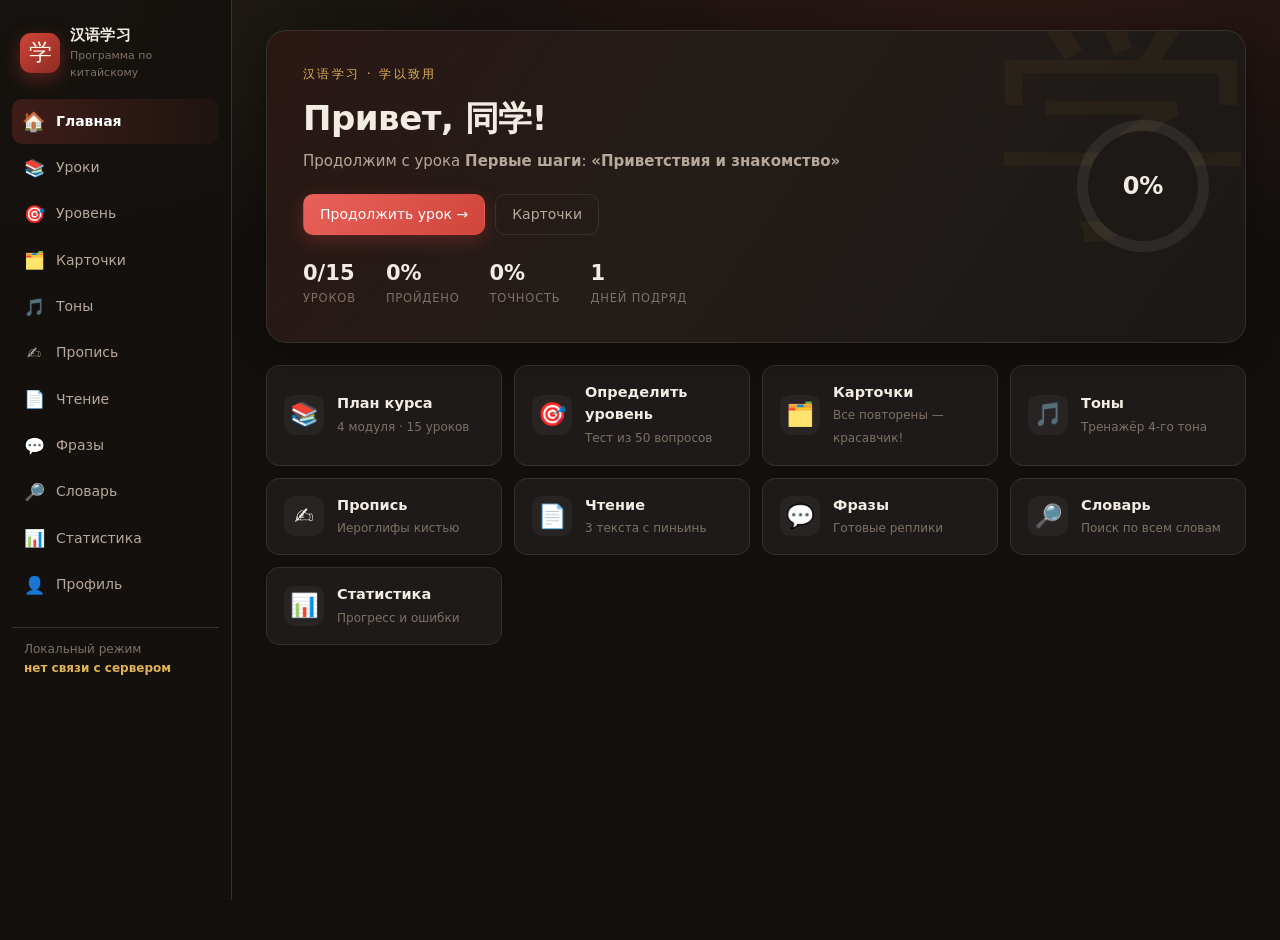
==== chinese-app/index.html @ 74d40e13 "Add files via upload" ====
<!DOCTYPE html>
<html lang="ru">
<head>
<meta charset="utf-8">
<meta name="viewport" content="width=device-width, initial-scale=1, viewport-fit=cover">
<meta name="theme-color" content="#12100e">
<title>汉语学习 — Учим китайский язык</title>
<meta name="description" content="Программа для изучения китайского языка: уроки, карточки, тоны, пропись иероглифов, чтение, статистика и панель учителя.">
<style>
/* ============================================================
   汉语学习 — стили
   ============================================================ */
:root {
  --bg: #12100e;
  --bg2: #1b1815;
  --panel: #201c18;
  --panel2: #272220;
  --line: #38302a;
  --txt: #f2ece4;
  --txt2: #b6a89a;
  --txt3: #7d7166;
  --red: #d0453a;
  --red2: #e8615a;
  --gold: #e0b354;
  --jade: #5aa88f;
  --blue: #6a9fd4;
  --radius: 14px;
  --shadow: 0 10px 30px rgba(0,0,0,.35);
}

* { box-sizing: border-box; }
html, body { margin: 0; padding: 0; }
body {
  background:
    radial-gradient(1200px 600px at 80% -10%, rgba(208,69,58,.16), transparent 60%),
    radial-gradient(900px 500px at 0% 0%, rgba(224,179,84,.10), transparent 55%),
    var(--bg);
  color: var(--txt);
  font-family: "Inter", "Segoe UI", system-ui, -apple-system, "Helvetica Neue", Arial, sans-serif;
  font-size: 15px;
  line-height: 1.55;
  -webkit-font-smoothing: antialiased;
  padding-bottom: 40px;
}
.zh, .vcard .vc-h, .fc-hanzi, .w-h, .d-h, .ph-h, .dict-row .d-h, .tt-s, .tc-s, .wi-h {
  font-family: "Noto Serif SC", "Songti SC", "STSong", "SimSun", "PingFang SC", "Microsoft YaHei", serif;
}

a { color: inherit; text-decoration: none; }
button { font-family: inherit; cursor: pointer; }

/* ---------- Каркас ---------- */
.app { display: flex; min-height: 100vh; }
#nav {
  width: 232px; flex: 0 0 232px; background: rgba(20,17,15,.85);
  border-right: 1px solid var(--line); padding: 18px 12px;
  position: sticky; top: 0; height: 100vh; overflow-y: auto;
}
.brand { display: flex; align-items: center; gap: 10px; padding: 6px 8px 18px; }
.brand-logo {
  width: 40px; height: 40px; border-radius: 11px; flex: 0 0 40px;
  background: linear-gradient(140deg, var(--red), #8e2b23);
  display: grid; place-items: center; font-size: 23px;
  font-family: "Noto Serif SC", serif; color: #fff5e8;
  box-shadow: 0 6px 18px rgba(208,69,58,.35);
}
.brand-t { font-weight: 700; font-size: 15px; letter-spacing: .2px; }
.brand-s { font-size: 11px; color: var(--txt3); }
#nav a {
  display: flex; align-items: center; gap: 11px; padding: 9px 11px; border-radius: 10px;
  color: var(--txt2); font-size: 14px; margin-bottom: 2px; transition: .15s;
}
#nav a:hover { background: rgba(255,255,255,.045); color: var(--txt); }
#nav a.active { background: linear-gradient(90deg, rgba(208,69,58,.22), rgba(208,69,58,.05)); color: #fff; font-weight: 600; }
#nav a.active .ni { transform: scale(1.1); }
.ni { font-size: 17px; width: 22px; text-align: center; transition: .15s; }
.nav-foot { margin-top: 20px; padding: 12px; border-top: 1px solid var(--line); font-size: 12px; color: var(--txt3); }
.nav-foot b { color: var(--gold); }

#main { flex: 1; min-width: 0; }
#view { padding: 30px 34px 60px; max-width: 1120px; }

/* ---------- Заголовки ---------- */
.page-title { font-size: 27px; margin: 0 0 4px; font-weight: 700; letter-spacing: -.3px; }
.page-sub { color: var(--txt2); margin: 0 0 22px; font-size: 14px; max-width: 720px; }

/* ---------- Кнопки ---------- */
.btn {
  display: inline-flex; align-items: center; gap: 7px; justify-content: center;
  padding: 9px 16px; border-radius: 10px; border: 1px solid transparent;
  background: var(--panel2); color: var(--txt); font-size: 14px; font-weight: 500;
  transition: .15s; border-color: var(--line);
}
.btn:hover { transform: translateY(-1px); border-color: #524640; }
.btn-primary { background: linear-gradient(135deg, var(--red2), var(--red)); border-color: transparent; color: #fff; box-shadow: 0 6px 18px rgba(208,69,58,.28); }
.btn-primary:hover { box-shadow: 0 9px 24px rgba(208,69,58,.4); }
.btn-ghost { background: transparent; border-color: var(--line); color: var(--txt2); }
.btn-ghost:hover { color: var(--txt); }
.btn-sm { padding: 5px 11px; font-size: 12.5px; border-radius: 8px; }
.btn-danger { background: transparent; border-color: #6b2f2a; color: #e08076; }
.btn-row { display: flex; gap: 9px; flex-wrap: wrap; align-items: center; }
.pill { background: var(--gold); color: #20180c; border-radius: 20px; padding: 1px 8px; font-size: 12px; font-weight: 700; }

.speak {
  background: rgba(90,168,143,.14); border: 1px solid rgba(90,168,143,.35); color: #7fd0b4;
  border-radius: 8px; width: 30px; height: 30px; font-size: 14px; display: inline-grid; place-items: center;
  transition: .15s; flex: 0 0 auto;
}
.speak:hover { background: rgba(90,168,143,.28); }
.speak.sm { width: 26px; height: 26px; font-size: 12px; }
.speak.big { width: 42px; height: 42px; font-size: 18px; }

/* ---------- Панели ---------- */
.panel {
  background: linear-gradient(180deg, rgba(38,34,32,.75), rgba(32,28,25,.75));
  border: 1px solid var(--line); border-radius: var(--radius);
  padding: 20px 22px; margin-bottom: 18px; box-shadow: var(--shadow);
}
.panel h3 { margin: 0 0 14px; font-size: 16px; font-weight: 650; display: flex; align-items: center; gap: 8px; }
.panel-head { display: flex; justify-content: space-between; align-items: center; flex-wrap: wrap; gap: 10px; margin-bottom: 14px; }
.panel-head h3 { margin: 0; }
.note { background: rgba(224,179,84,.08); border-left: 3px solid var(--gold); padding: 10px 13px; border-radius: 0 8px 8px 0; color: var(--txt2); font-size: 13.5px; margin-top: 12px; }
.empty { color: var(--txt3); font-style: italic; padding: 12px 0; }
.level-chip { background: rgba(106,159,212,.16); color: #93c1ec; border: 1px solid rgba(106,159,212,.3); border-radius: 20px; padding: 2px 10px; font-size: 11.5px; margin-left: 8px; }

/* ---------- Hero ---------- */
.hero {
  position: relative; overflow: hidden; border-radius: 20px; padding: 34px 36px;
  background: linear-gradient(125deg, #2a1714 0%, #231d19 45%, #1b1815 100%);
  border: 1px solid var(--line); margin-bottom: 22px; display: flex; align-items: center; gap: 30px;
  box-shadow: var(--shadow);
}
.hero-bg {
  position: absolute; right: -10px; top: -40px; font-size: 260px; opacity: .05;
  font-family: "Noto Serif SC", serif; color: var(--gold); pointer-events: none; line-height: 1;
}
.hero-inner { position: relative; z-index: 1; flex: 1; }
.hero-tag { color: var(--gold); font-size: 12px; letter-spacing: 2.4px; text-transform: uppercase; margin-bottom: 8px; }
.hero h1 { margin: 0 0 6px; font-size: 34px; font-weight: 700; letter-spacing: -.5px; }
.hero-sub { color: var(--txt2); margin: 0 0 20px; font-size: 15px; }
.hero-actions { display: flex; gap: 10px; flex-wrap: wrap; margin-bottom: 22px; }
.hero-stats { display: flex; gap: 30px; flex-wrap: wrap; }
.hero-stats div { display: flex; flex-direction: column; }
.hero-stats b { font-size: 21px; color: var(--txt); }
.hero-stats span { font-size: 11.5px; color: var(--txt3); text-transform: uppercase; letter-spacing: .8px; }
.progress-ring {
  width: 132px; height: 132px; flex: 0 0 132px; border-radius: 50%; display: grid; place-items: center;
  background: conic-gradient(var(--gold) calc(var(--p) * 1%), rgba(255,255,255,.07) 0);
  position: relative;
}
.progress-ring::before { content: ''; position: absolute; inset: 11px; border-radius: 50%; background: #1d1916; }
.progress-ring div { position: relative; z-index: 1; font-size: 24px; font-weight: 700; }

/* ---------- Плитки ---------- */
.card-grid { display: grid; grid-template-columns: repeat(auto-fill, minmax(230px, 1fr)); gap: 12px; margin-bottom: 20px; }
.tile {
  display: flex; align-items: center; gap: 13px; padding: 15px 17px; border-radius: 13px;
  background: rgba(38,34,32,.6); border: 1px solid var(--line); transition: .16s;
}
.tile:hover { transform: translateY(-2px); border-color: var(--gold); background: rgba(48,42,38,.75); }
.tile-ic { font-size: 23px; width: 40px; height: 40px; display: grid; place-items: center; background: rgba(255,255,255,.045); border-radius: 10px; flex: 0 0 40px; }
.tile b { display: block; font-size: 14.5px; }
.tile span { font-size: 12px; color: var(--txt3); }
.tile-hot { border-color: rgba(224,179,84,.5); }

/* ---------- План ---------- */
.module-head { display: flex; justify-content: space-between; gap: 16px; margin-bottom: 14px; }
.module-head h3 { margin: 2px 0 4px; }
.module-head p { margin: 0; color: var(--txt3); font-size: 13px; }
.module-level { color: var(--gold); font-size: 11.5px; letter-spacing: 1.4px; text-transform: uppercase; }
.lesson-list { display: flex; flex-direction: column; gap: 7px; }
.lesson-row {
  display: flex; align-items: center; gap: 13px; padding: 11px 14px; border-radius: 11px;
  background: rgba(255,255,255,.028); border: 1px solid transparent; transition: .15s;
}
.lesson-row:hover { background: rgba(208,69,58,.1); border-color: rgba(208,69,58,.3); }
.lesson-row.done { background: rgba(90,168,143,.07); }
.lr-num {
  width: 27px; height: 27px; flex: 0 0 27px; border-radius: 50%; display: grid; place-items: center;
  background: rgba(255,255,255,.06); font-size: 13px; font-weight: 600;
}
.lesson-row.done .lr-num { background: var(--jade); color: #0d2a22; }
.lr-body { flex: 1; display: flex; flex-direction: column; }
.lr-body b { font-size: 14px; }
.lr-body span { font-size: 12px; color: var(--txt3); }
.lr-score { color: var(--jade); font-size: 13px; font-weight: 600; }
.lr-go { color: var(--txt3); }

/* ---------- Урок ---------- */
.lesson-head { margin-bottom: 20px; }
.lh-badge { color: var(--gold); font-size: 11.5px; letter-spacing: 1.6px; text-transform: uppercase; margin-bottom: 7px; }
.lesson-head h1 { margin: 0 0 4px; font-size: 30px; letter-spacing: -.4px; }
.lh-sub { color: var(--txt2); margin: 0; }
.goals { border-left: 3px solid var(--gold); }
.goal { color: var(--txt2); font-size: 14px; padding: 3px 0; }

.vocab { display: grid; grid-template-columns: repeat(auto-fill, minmax(168px, 1fr)); gap: 10px; }
.vcard {
  background: rgba(255,255,255,.032); border: 1px solid var(--line); border-radius: 11px;
  padding: 12px 13px; position: relative; transition: .15s;
}
.vcard:hover { border-color: rgba(224,179,84,.45); background: rgba(255,255,255,.055); }
.vc-h { font-size: 22px; margin-bottom: 2px; letter-spacing: 1px; }
.vc-p { color: var(--gold); font-size: 12.5px; margin-bottom: 4px; }
.vc-r { color: var(--txt2); font-size: 12.5px; }
.vc-tools { position: absolute; top: 9px; right: 9px; display: flex; gap: 4px; }
.add-card {
  width: 26px; height: 26px; border-radius: 8px; border: 1px solid var(--line); background: rgba(255,255,255,.05);
  color: var(--txt3); font-size: 13px; display: grid; place-items: center; transition: .15s;
}
.add-card:hover { color: var(--gold); border-color: var(--gold); }
.add-card.added { color: var(--jade); border-color: var(--jade); }

.gram { padding: 13px 0; border-bottom: 1px dashed rgba(255,255,255,.07); }
.gram:last-child { border-bottom: none; }
.gram-t { font-weight: 650; font-size: 14.5px; margin-bottom: 5px; color: #ffd9d3; }
.gram-b { color: var(--txt2); font-size: 13.8px; }
.gram-b b { color: var(--gold); font-weight: 600; }

/* ---------- Квиз ---------- */
.q-head { display: flex; align-items: center; gap: 14px; margin-bottom: 14px; color: var(--txt3); font-size: 12.5px; }
.q-bar { flex: 1; height: 5px; background: rgba(255,255,255,.07); border-radius: 4px; overflow: hidden; }
.q-bar div { height: 100%; background: linear-gradient(90deg, var(--red), var(--gold)); transition: .3s; }
.q-text { font-size: 17px; font-weight: 600; margin-bottom: 15px; }
.opts { display: flex; flex-direction: column; gap: 8px; }
.opt {
  display: flex; align-items: center; gap: 12px; text-align: left; padding: 11px 14px;
  background: rgba(255,255,255,.035); border: 1px solid var(--line); border-radius: 10px;
  color: var(--txt); font-size: 14.5px; transition: .14s; width: 100%;
}
.opt:hover:not(:disabled) { background: rgba(255,255,255,.07); border-color: var(--gold); transform: translateX(3px); }
.opt:disabled { cursor: default; }
.opt-k { width: 23px; height: 23px; flex: 0 0 23px; border-radius: 6px; background: rgba(255,255,255,.07); display: grid; place-items: center; font-size: 12px; font-weight: 700; color: var(--txt2); }
.opt.right { border-color: var(--jade); background: rgba(90,168,143,.14); }
.opt.right .opt-k { background: var(--jade); color: #0d2a22; }
.opt.wrong { border-color: var(--red); background: rgba(208,69,58,.14); }
.opt.wrong .opt-k { background: var(--red); color: #fff; }
.gap-row { display: flex; gap: 9px; }
.gap-input {
  flex: 1; padding: 11px 14px; border-radius: 10px; border: 1px solid var(--line);
  background: rgba(0,0,0,.25); color: var(--txt); font-size: 16px; font-family: "Noto Serif SC", serif;
}
.gap-input:focus { outline: none; border-color: var(--gold); }
.gap-input.right { border-color: var(--jade); background: rgba(90,168,143,.1); }
.gap-input.wrong { border-color: var(--red); background: rgba(208,69,58,.1); }
.order-line {
  min-height: 50px; background: rgba(0,0,0,.22); border: 1px dashed var(--line); border-radius: 10px;
  padding: 10px; display: flex; flex-wrap: wrap; gap: 7px; align-items: center; margin-bottom: 12px;
}
.order-pool { display: flex; flex-wrap: wrap; gap: 7px; }
.ow {
  padding: 8px 13px; border-radius: 9px; border: 1px solid var(--line); background: rgba(255,255,255,.05);
  color: var(--txt); font-size: 15px; font-family: "Noto Serif SC", serif; transition: .14s;
}
.ow:hover { border-color: var(--gold); }
.ow.used { opacity: .28; pointer-events: none; }
.ow.used-inline { background: rgba(224,179,84,.16); border-color: var(--gold); color: #ffedcb; }
.q-controls-inline { display: flex; gap: 8px; margin-top: 13px; }
.q-feedback { display: none; margin-top: 14px; padding: 11px 14px; border-radius: 10px; font-size: 14px; }
.q-feedback.ok { background: rgba(90,168,143,.12); border-left: 3px solid var(--jade); color: #a9e0cd; }
.q-feedback.bad { background: rgba(208,69,58,.12); border-left: 3px solid var(--red); color: #f0b5af; }
.q-feedback b { color: var(--gold); }
.q-controls { margin-top: 13px; }
.listen-row { display: flex; align-items: center; gap: 10px; margin-top: 13px; color: var(--txt3); font-size: 12.5px; }
.quiz-done { text-align: center; padding: 22px 10px; }
.qd-emoji { font-size: 46px; margin-bottom: 6px; }
.quiz-done h3 { justify-content: center; font-size: 19px; }
.quiz-done p { color: var(--txt2); margin: 0 0 18px; }
.qd-actions { display: flex; gap: 10px; justify-content: center; }
.hw-item { color: var(--txt2); padding: 5px 0; font-size: 14px; }
.hw-note { margin-top: 12px; padding-top: 12px; border-top: 1px solid var(--line); color: var(--txt3); font-size: 12.5px; font-style: italic; }
.nav-lessons { display: flex; justify-content: space-between; gap: 10px; margin-top: 22px; }

/* ---------- Карточки ---------- */
.srs-stats { display: flex; gap: 30px; margin-bottom: 16px; flex-wrap: wrap; }
.srs-stats div { display: flex; flex-direction: column; }
.srs-stats b { font-size: 22px; }
.srs-stats span { font-size: 11.5px; color: var(--txt3); text-transform: uppercase; letter-spacing: .8px; }
.flashcard {
  background: linear-gradient(160deg, #2b2521, #211c19); border: 1px solid var(--line);
  border-radius: 18px; padding: 30px; text-align: center; margin-bottom: 16px; box-shadow: var(--shadow);
}
.fc-progress { color: var(--txt3); font-size: 12px; margin-bottom: 16px; }
.fc-hanzi { font-size: 62px; line-height: 1.15; letter-spacing: 3px; }
.fc-pinyin { color: var(--gold); font-size: 17px; margin-bottom: 14px; }
.fc-reveal { margin-top: 14px; color: var(--txt); font-size: 16px; }
.fc-tip { color: var(--txt3); font-size: 11.5px; text-transform: uppercase; letter-spacing: 1px; }
.fc-show { margin-top: 12px; }
.fc-speak-row { margin-top: 16px; display: flex; align-items: center; justify-content: center; gap: 10px; color: var(--txt3); font-size: 12.5px; }
.fc-actions { display: flex; gap: 12px; justify-content: center; }
.fc-actions .btn { min-width: 150px; padding: 12px 20px; font-size: 15px; }
.card-list { display: flex; flex-direction: column; gap: 5px; max-height: 430px; overflow-y: auto; }
.cl-row { display: grid; grid-template-columns: 110px 120px 1fr 110px 30px; gap: 10px; align-items: center; padding: 8px 11px; border-radius: 8px; background: rgba(255,255,255,.028); font-size: 13.5px; }
.cl-h { font-family: "Noto Serif SC", serif; font-size: 17px; }
.cl-p { color: var(--gold); font-size: 12.5px; }
.cl-r { color: var(--txt2); }
.cl-box { color: var(--jade); font-size: 11px; letter-spacing: 1px; }
.cl-box i { color: var(--txt3); font-style: normal; }
.cl-del { background: none; border: none; color: var(--txt3); font-size: 13px; }
.cl-del:hover { color: var(--red); }

/* ---------- Тоны ---------- */
.tabs { display: flex; gap: 7px; margin-bottom: 18px; flex-wrap: wrap; }
.tab { padding: 8px 15px; border-radius: 9px; border: 1px solid var(--line); background: rgba(255,255,255,.03); color: var(--txt2); font-size: 13.5px; transition: .15s; }
.tab:hover { color: var(--txt); border-color: var(--gold); }
.tab.active { background: linear-gradient(135deg, var(--red2), var(--red)); color: #fff; border-color: transparent; font-weight: 600; }
.tone-grid { display: grid; grid-template-columns: repeat(auto-fit, minmax(150px, 1fr)); gap: 11px; }
.tone-cell { background: rgba(255,255,255,.035); border: 1px solid var(--line); border-radius: 11px; padding: 15px; text-align: center; }
.tc-s { font-size: 38px; color: var(--gold); line-height: 1.1; }
.tc-n { color: var(--txt2); font-size: 12.5px; margin-bottom: 2px; }
.tc-r { color: var(--txt3); font-size: 12px; margin-bottom: 10px; }
.tone-table { display: flex; flex-direction: column; gap: 4px; }
.tt-row { display: grid; grid-template-columns: 60px 34px 110px 1fr 32px 40px; gap: 10px; align-items: center; padding: 7px 11px; border-radius: 8px; background: rgba(255,255,255,.028); font-size: 13.5px; }
.tt-s { font-size: 19px; color: var(--gold); }
.tt-n { color: var(--txt3); }
.tt-ex { font-family: "Noto Serif SC", serif; }
.tt-r { color: var(--txt2); }
.rule-table { display: flex; flex-direction: column; gap: 6px; }
.rt-row { display: grid; grid-template-columns: 110px 150px 1fr; gap: 13px; padding: 10px 12px; border-radius: 9px; background: rgba(255,255,255,.028); align-items: baseline; font-size: 13.5px; }
.rt-row b { color: var(--gold); font-size: 15px; }
.rt-v { font-family: "Noto Serif SC", serif; color: #ffd9d3; }
.rt-b { color: var(--txt2); }
.tone-quiz { text-align: center; }
.tq-info { color: var(--txt3); font-size: 12.5px; margin-bottom: 12px; }
.tq-syl { font-size: 62px; font-family: "Noto Serif SC", serif; color: var(--gold); line-height: 1.2; margin-bottom: 8px; }
.tone-opts { display: flex; gap: 11px; justify-content: center; margin: 20px 0; flex-wrap: wrap; }
.tone-opt { width: 66px; height: 66px; border-radius: 50%; border: 2px solid var(--line); background: rgba(255,255,255,.04); color: var(--txt); font-size: 25px; font-weight: 700; transition: .15s; }
.tone-opt:hover:not(:disabled) { border-color: var(--gold); transform: scale(1.06); }
.tone-opt.right { background: var(--jade); border-color: var(--jade); color: #0d2a22; }
.tone-opt.wrong { background: var(--red); border-color: var(--red); color: #fff; }
.tq-ans { color: var(--txt3); font-size: 13px; }

/* ---------- Пропись ---------- */
.write-panel { display: flex; gap: 26px; align-items: center; flex-wrap: wrap; }
.write-info { text-align: center; min-width: 160px; }
.wi-h { font-size: 56px; color: var(--gold); line-height: 1.1; }
.wi-p { color: var(--txt2); font-size: 14px; }
.wi-r { color: var(--txt2); font-size: 13.5px; margin-bottom: 6px; }
.wi-s { color: var(--txt3); font-size: 12px; }
.write-box { flex: 1; min-width: 260px; display: flex; justify-content: center; }
.wcanvas { border-radius: 10px; cursor: crosshair; touch-action: none; box-shadow: var(--shadow); max-width: 100%; }
.write-ctr { display: flex; gap: 8px; justify-content: center; width: 100%; }
.write-strip { display: flex; flex-wrap: wrap; gap: 6px; margin-top: 4px; }
.ws-item { width: 42px; height: 42px; border-radius: 9px; border: 1px solid var(--line); background: rgba(255,255,255,.03); color: var(--txt); font-size: 21px; font-family: "Noto Serif SC", serif; transition: .14s; }
.ws-item:hover { border-color: var(--gold); }
.ws-item.active { background: rgba(224,179,84,.18); border-color: var(--gold); color: #ffedcb; }

/* ---------- Чтение ---------- */
.text-body { display: flex; flex-direction: column; gap: 11px; }
.text-line { padding: 11px 14px; border-radius: 10px; background: rgba(255,255,255,.03); cursor: pointer; transition: .15s; border: 1px solid transparent; }
.text-line:hover { background: rgba(208,69,58,.1); border-color: rgba(208,69,58,.25); }
.w { display: inline-flex; flex-direction: column; align-items: center; margin-right: 3px; vertical-align: bottom; }
.w-h { font-size: 27px; font-family: "Noto Serif SC", serif; line-height: 1.25; }
.w-p { font-size: 11px; color: var(--gold); height: 15px; }
.punct { font-size: 24px; color: var(--txt2); font-family: "Noto Serif SC", serif; }
.gloss { display: flex; flex-direction: column; gap: 4px; margin-bottom: 18px; }
.gl-row { display: grid; grid-template-columns: 130px 140px 1fr; gap: 11px; padding: 7px 11px; border-radius: 8px; background: rgba(255,255,255,.028); font-size: 13.5px; align-items: baseline; }
.gl-row b { font-family: "Noto Serif SC", serif; font-size: 16px; color: #ffd9d3; }
.gl-p { color: var(--gold); font-size: 12.5px; }
.gl-row span:last-child { color: var(--txt2); }

/* ---------- Фразы ---------- */
.ph-list { display: flex; flex-direction: column; gap: 5px; }
.ph-row { display: grid; grid-template-columns: 160px 150px 1fr 32px; gap: 12px; align-items: center; padding: 9px 12px; border-radius: 9px; background: rgba(255,255,255,.028); font-size: 13.5px; }
.ph-h { font-family: "Noto Serif SC", serif; font-size: 17px; }
.ph-p { color: var(--gold); font-size: 12.5px; }
.ph-r { color: var(--txt2); }

/* ---------- Словарь ---------- */
.search {
  width: 100%; padding: 12px 15px; border-radius: 11px; border: 1px solid var(--line);
  background: rgba(0,0,0,.25); color: var(--txt); font-size: 14.5px; margin-bottom: 10px;
}
.search:focus { outline: none; border-color: var(--gold); }
.dict-count { color: var(--txt3); font-size: 12.5px; margin-bottom: 10px; }
.dict-list { display: flex; flex-direction: column; gap: 4px; max-height: 620px; overflow-y: auto; }
.dict-row { display: grid; grid-template-columns: 140px 160px 1fr 110px 30px; gap: 12px; align-items: center; padding: 8px 12px; border-radius: 8px; background: rgba(255,255,255,.028); font-size: 13.5px; }
.d-h { font-size: 18px; }
.d-p { color: var(--gold); font-size: 12.5px; }
.d-r { color: var(--txt2); }
.d-src { color: var(--txt3); font-size: 11.5px; }

/* ---------- Статистика ---------- */
.stat-grid { display: grid; grid-template-columns: repeat(auto-fit, minmax(135px, 1fr)); gap: 16px; margin-bottom: 20px; }
.stat-grid div { display: flex; flex-direction: column; }
.stat-grid b { font-size: 26px; }
.stat-grid span { font-size: 11.5px; color: var(--txt3); text-transform: uppercase; letter-spacing: .8px; }
.days { display: flex; gap: 9px; flex-wrap: wrap; }
.day { display: flex; flex-direction: column; align-items: center; gap: 3px; padding: 9px 14px; border-radius: 10px; background: rgba(255,255,255,.03); color: var(--txt3); }
.day i { font-style: normal; font-size: 17px; color: var(--txt3); }
.day.on { background: rgba(90,168,143,.14); color: var(--jade); }
.day.on i { color: var(--jade); }
.day span { font-size: 11px; }
.mini-list { display: flex; flex-direction: column; gap: 4px; }
.mini-row { display: flex; justify-content: space-between; padding: 8px 12px; border-radius: 8px; background: rgba(255,255,255,.028); font-size: 13.5px; }
.score { font-weight: 700; }
.score.ok { color: var(--jade); }
.score.mid { color: var(--gold); }
.score.bad { color: var(--red2); }

/* ---------- Диагностика ---------- */
.quiz-intro ul.diag-list { margin: 0 0 18px; padding-left: 20px; color: var(--txt2); font-size: 14px; }
.quiz-intro ul.diag-list li { padding: 3px 0; }
.level-badge {
  display: inline-block; background: linear-gradient(135deg, var(--gold), #c4923a); color: #241a08;
  border-radius: 30px; padding: 5px 18px; font-weight: 800; font-size: 14px; letter-spacing: .5px; margin-bottom: 10px;
}
.diag-result {
  max-width: 560px; margin: 6px auto 16px; padding: 13px 17px; border-radius: 11px;
  background: rgba(255,255,255,.04); border-left: 3px solid var(--gold); color: var(--txt2); font-size: 14px; text-align: left;
}
.diag-weak { max-width: 620px; margin: 0 auto 18px; text-align: left; font-size: 13px; color: var(--txt2); }
.diag-weak b { display: block; margin-bottom: 7px; color: var(--txt); }
.weak-chip {
  display: inline-block; background: rgba(208,69,58,.14); border: 1px solid rgba(208,69,58,.32);
  color: #f0b5af; border-radius: 8px; padding: 3px 9px; margin: 3px 4px 3px 0; font-size: 12.5px;
}

/* ---------- Тост ---------- */
.toast {
  position: fixed; bottom: 26px; left: 50%; transform: translate(-50%, 24px);
  background: #efe6da; color: #221d18; padding: 10px 20px; border-radius: 11px; font-size: 13.5px;
  font-weight: 600; opacity: 0; pointer-events: none; transition: .22s; z-index: 99; box-shadow: var(--shadow);
}
.toast.show { opacity: 1; transform: translate(-50%, 0); }

/* ---------- Нижнее меню (мобильные) ---------- */
.mnav { display: none; }

/* ---------- Экран входа ---------- */
.auth-wrap { max-width: 470px; margin: 4vh auto; }
.auth-card { padding: 26px 26px 22px; }
.auth-head { text-align: center; margin-bottom: 18px; }
.auth-logo {
  width: 62px; height: 62px; margin: 0 auto 12px; border-radius: 18px; display: grid; place-items: center;
  background: linear-gradient(140deg, var(--red2), #8e2b23); font-size: 34px; color: #fff5e8;
  font-family: "Noto Serif SC", serif; box-shadow: 0 10px 26px rgba(208,69,58,.35);
}
.auth-head h1 { margin: 0 0 4px; font-size: 25px; letter-spacing: -.3px; }
.auth-head p { margin: 0; color: var(--txt2); font-size: 13.5px; }
.auth-head b { color: var(--gold); }
.auth-warn { background: rgba(224,179,84,.1); border: 1px solid rgba(224,179,84,.3); border-radius: 10px; padding: 10px 13px; font-size: 13px; color: #e8d3a4; margin-bottom: 14px; }
.auth-form { display: flex; flex-direction: column; gap: 11px; margin-top: 14px; }
.field { display: flex; flex-direction: column; gap: 5px; }
.field span { font-size: 12px; color: var(--txt3); text-transform: uppercase; letter-spacing: .7px; }
.field input {
  padding: 11px 14px; border-radius: 10px; border: 1px solid var(--line);
  background: rgba(0,0,0,.25); color: var(--txt); font-size: 15px; font-family: inherit;
}
.field input:focus { outline: none; border-color: var(--gold); }
.auth-error { background: rgba(208,69,58,.13); border-left: 3px solid var(--red); color: #f0b5af; padding: 9px 13px; border-radius: 0 8px 8px 0; font-size: 13.5px; margin-top: 12px; }
.auth-submit { margin-top: 14px; padding: 12px; font-size: 15px; width: 100%; }
.auth-guest { margin-top: 10px; width: 100%; }

/* ---------- Профиль ---------- */
.teacher-only { display: none; }
.profile-head { display: flex; align-items: center; gap: 15px; margin-bottom: 18px; }
.avatar {
  width: 54px; height: 54px; flex: 0 0 54px; border-radius: 50%; display: grid; place-items: center;
  background: linear-gradient(140deg, var(--gold), #b8862c); color: #241a08; font-size: 23px; font-weight: 700;
}
.profile-role { color: var(--txt3); font-size: 13px; }
.profile-rows { display: flex; flex-direction: column; gap: 5px; margin-bottom: 16px; }
.pr-row { display: flex; justify-content: space-between; padding: 9px 13px; border-radius: 9px; background: rgba(255,255,255,.028); font-size: 13.5px; }
.pr-row span { color: var(--txt2); }
.pr-row b.ok { color: var(--jade); }
.nav-user { margin-bottom: 9px; }.nav-user b { display: block; color: var(--txt); font-size: 13.5px; }
.nav-user span { color: var(--txt3); font-size: 11.5px; }
.nav-foot .btn { width: 100%; }

/* ---------- Панель учителя ---------- */
.code-list { display: flex; flex-direction: column; gap: 7px; margin-top: 14px; }
.code-item { display: flex; align-items: center; gap: 12px; padding: 10px 14px; border-radius: 10px; background: rgba(224,179,84,.08); border: 1px solid rgba(224,179,84,.25); }
.code-item b { font-family: ui-monospace, "SF Mono", Menlo, monospace; font-size: 19px; letter-spacing: 2px; color: var(--gold); }
.code-item span { color: var(--txt3); font-size: 11.5px; flex: 1; }
.student-table { display: flex; flex-direction: column; gap: 4px; overflow-x: auto; }
.st-row {
  display: grid; grid-template-columns: minmax(130px, 1.5fr) 70px 62px 72px 62px 52px 96px 76px 84px;
  gap: 9px; align-items: center; padding: 10px 12px; border-radius: 9px; background: rgba(255,255,255,.028);
  font-size: 13px; min-width: 780px;
}
.st-head { background: transparent; color: var(--txt3); font-size: 11px; text-transform: uppercase; letter-spacing: .7px; }
.st-name b { display: block; font-size: 13.5px; }
.st-name i { color: var(--txt3); font-style: normal; font-size: 11.5px; }
.st-when { color: var(--txt3); font-size: 12px; }
.st-grade { color: var(--gold); font-weight: 700; text-align: center; }
.st-acts { display: flex; gap: 5px; justify-content: flex-end; }
.ok { color: var(--jade); }
.mid { color: var(--gold); }
.bad { color: var(--red2); }

/* ---------- Модальное окно ---------- */
.overlay {
  position: fixed; inset: 0; background: rgba(8,6,5,.72); backdrop-filter: blur(3px);
  display: grid; place-items: center; z-index: 50; padding: 20px; overflow-y: auto;
}
.modal { max-width: 620px; width: 100%; max-height: 88vh; overflow-y: auto; margin: auto; }
.modal-head { display: flex; justify-content: space-between; align-items: center; margin-bottom: 16px; }
.modal-head h2 { margin: 0; font-size: 20px; }
.modal-x { background: none; border: none; color: var(--txt3); font-size: 18px; cursor: pointer; }
.lvl-chip { font-size: 11px; background: rgba(90,168,143,.15); color: var(--jade); border-radius: 20px; padding: 2px 10px; margin-left: 7px; }
.lesson-bars { display: flex; flex-direction: column; gap: 5px; margin-bottom: 18px; }
.lb { display: grid; grid-template-columns: 150px 1fr 46px; gap: 10px; align-items: center; font-size: 12.5px; }
.lb span { color: var(--txt2); overflow: hidden; text-overflow: ellipsis; white-space: nowrap; }
.lb-bar { height: 7px; border-radius: 5px; background: rgba(255,255,255,.07); overflow: hidden; }
.lb-bar i { display: block; height: 100%; background: linear-gradient(90deg, var(--red), var(--gold)); }
.lb b { text-align: right; color: var(--gold); font-size: 12px; }
.grade-edit { display: flex; gap: 8px; flex-wrap: wrap; margin-bottom: 18px; }
.g-input { padding: 9px 12px; border-radius: 9px; border: 1px solid var(--line); background: rgba(0,0,0,.25); color: var(--txt); font-size: 14px; }
.g-input.wide { flex: 1; min-width: 200px; }
.g-input:focus { outline: none; border-color: var(--gold); }
.events { display: flex; flex-direction: column; gap: 4px; margin-bottom: 18px; }
.ev { display: grid; grid-template-columns: 100px 1fr 90px; gap: 9px; padding: 7px 11px; border-radius: 8px; background: rgba(255,255,255,.028); font-size: 12.5px; }
.ev span:first-child { color: var(--gold); }
.ev i { color: var(--txt3); font-style: normal; text-align: right; }
.modal-foot { display: flex; gap: 9px; flex-wrap: wrap; padding-top: 14px; border-top: 1px solid var(--line); }

.frame-banner {
  position: sticky; top: 0; z-index: 40;
  display: flex; align-items: center; justify-content: space-between; gap: 10px; flex-wrap: wrap;
  padding: 10px 16px; background: rgba(224,179,84,.14); border-bottom: 1px solid rgba(224,179,84,.35);
  color: #ffefc8; font-size: 13px; backdrop-filter: blur(8px);
}
.frame-banner .fb-x {
  background: none; border: none; color: var(--txt2); font-size: 16px; cursor: pointer; padding: 4px 8px;
}
.owner-banner {
  display: flex; align-items: center; justify-content: space-between; gap: 14px; flex-wrap: wrap;
  padding: 15px 18px; border-radius: 14px; margin-bottom: 16px;
  background: rgba(224,179,84,.1); border: 1px solid rgba(224,179,84,.35); font-size: 14px;
}
.sys-errors { display: flex; flex-direction: column; gap: 8px; }
.sys-err { padding: 11px 14px; border-radius: 10px; background: rgba(255,255,255,.03); border: 1px solid var(--line); }
.se-head { display: flex; align-items: center; gap: 10px; flex-wrap: wrap; font-size: 13.5px; }
.se-head b { flex: 1; min-width: 180px; }
.se-head i { color: var(--txt3); font-style: normal; font-size: 12px; }
.se-badge { font-size: 11px; padding: 2px 8px; border-radius: 20px; font-weight: 600; }
.se-srv { background: rgba(208,69,58,.2); color: #ffb3ac; }
.se-cli { background: rgba(224,179,84,.18); color: var(--gold); }
.se-det { margin: 8px 0 0; padding: 8px 10px; border-radius: 8px; background: rgba(0,0,0,.3); color: var(--txt2); font-size: 11.5px; overflow-x: auto; white-space: pre-wrap; word-break: break-word; }

/* ---------- Адаптив ---------- */
@media (max-width: 900px) {
  .app { flex-direction: column; }
  #nav { display: none; }
  .mnav {
    display: flex; position: fixed; bottom: 0; left: 0; right: 0; z-index: 30;
    background: rgba(18,16,14,.97); border-top: 1px solid var(--line);
    padding: 5px 4px calc(5px + env(safe-area-inset-bottom));
  }
  .mnav a {
    display: flex; flex-direction: column; align-items: center; gap: 1px; padding: 6px 4px;
    color: var(--txt3); font-size: 10px; white-space: nowrap; flex: 1 1 0; border-radius: 9px;
  }
  .mnav a.active { color: var(--gold); background: rgba(224,179,84,.1); }
  .mnav .ni { font-size: 19px; }
  .mnav .nt { display: block; }
  #view { padding: 16px 13px 86px; }
  .brand, .nav-foot { display: none; }
  .hero { flex-direction: column; align-items: flex-start; padding: 24px; }
  .hero h1 { font-size: 26px; }
  .progress-ring { align-self: center; }
  .cl-row { grid-template-columns: 88px 1fr 30px; }
  .cl-r { grid-column: 1 / -1; color: var(--txt); }
  .cl-box { display: none; }
  .dict-row { grid-template-columns: 110px 120px 1fr 30px; }
  .d-src { display: none; }
  .ph-row { grid-template-columns: 120px 1fr 30px; }
  .ph-p { display: none; }
  .rt-row { grid-template-columns: 90px 1fr; }
  .rt-v { grid-column: 2; }
  .rt-b { grid-column: 1 / -1; }
  .tt-row { grid-template-columns: 52px 28px 1fr 30px; }
  .tt-r, .tt-ex { display: none; }
  .gl-row { grid-template-columns: 100px 1fr; }
  .gl-row span:last-child { grid-column: 1 / -1; }
}

</style>
</head>
<body>
<div class="app">
  <nav id="nav">
    <div class="brand">
      <div class="brand-logo">学</div>
      <div>
        <div class="brand-t">汉语学习</div>
        <div class="brand-s">Программа по китайскому</div>
      </div>
    </div>
  </nav>
  <main id="main">
    <div id="view"></div>
  </main>
</div>
<nav id="mnav" class="mnav"></nav>

<script>
/* ============================================================
   СОДЕРЖАНИЕ КУРСА: модули, уроки, словарь, тексты, фразы
   ============================================================ */

const MODULES = [
  { id: 'm1', title: 'Модуль 1 — Первые шаги', level: 'HSK 1', desc: 'Приветствия, числа, семья, еда. База грамматики.', lessons: ['l1', 'l2', 'l3', 'l4'] },
  { id: 'm2', title: 'Модуль 2 — Базовые конструкции', level: 'HSK 1–2', desc: 'Место и время, 了, отрицание, вопросы.', lessons: ['l5', 'l6', 'l7', 'l8'] },
  { id: 'm3', title: 'Модуль 3 — Действия и связность', level: 'HSK 2', desc: 'Модальные глаголы, 把, погода, транспорт.', lessons: ['l9', 'l10', 'l11', 'l12'] },
  { id: 'm4', title: 'Модуль 4 — Свободная речь', level: 'HSK 2–3', desc: 'Здоровье, работа, планы, письмо о себе.', lessons: ['l13', 'l14', 'l15'] }
];

const LESSONS = {
  /* ---------------- МОДУЛЬ 1 ---------------- */
  l1: {
    title: 'Приветствия и знакомство',
    subtitle: 'Познакомимся и научимся здороваться',
    goals: ['Поздороваться и попрощаться в любой ситуации', 'Сказать своё имя и спросить имя собеседника', 'Познакомиться со 120 базовыми иероглифами'],
    vocab: [
      { h: '你好', p: 'nǐ hǎo', r: 'привет; здравствуй' },
      { h: '谢谢', p: 'xiè xie', r: 'спасибо' },
      { h: '再见', p: 'zài jiàn', r: 'до свидания' },
      { h: '对不起', p: 'duì bu qǐ', r: 'извините; простите' },
      { h: '没关系', p: 'méi guān xi', r: 'ничего страшного; не за что' },
      { h: '我', p: 'wǒ', r: 'я' },
      { h: '你', p: 'nǐ', r: 'ты; вы' },
      { h: '他', p: 'tā', r: 'он' },
      { h: '她', p: 'tā', r: 'она' },
      { h: '是', p: 'shì', r: 'являться; быть' },
      { h: '不', p: 'bù', r: 'не; нет' },
      { h: '我姓王', p: 'wǒ xìng Wáng', r: 'меня зовут Ван (фамилия Ван)' },
      { h: '叫', p: 'jiào', r: 'звать; называться' },
      { h: '名字', p: 'míng zi', r: 'имя' },
      { h: '中国', p: 'Zhōng guó', r: 'Китай' },
      { h: '人', p: 'rén', r: 'человек' }
    ],
    grammar: [
      { t: 'Тема-рема: 你是…? (Кто ты?)', b: 'В китайском порядок слов почти всегда «тема → рема»: сначала о ком/о чём говорим, потом новое. <b>你 是 谁？</b> — Ты кто? <b>我 是 学生。</b> — Я студент. Частица <b>是</b> связывает тему и рему, перевод при этом часто не нужен.' },
      { t: 'Глагол-связка 是 и местоимения', b: '<b>是</b> почти всегда опускается, если смысл понятен из контекста: <b>我 学生</b> = «Я студент» (без 是 звучит грубовато в ответе на вопрос, но в рассказе о себе допустимо).' },
      { t: 'Частица 的', b: 'Показывает принадлежность: <b>我的朋友</b> — мой друг. <b>中国的学生</b> — китайский студент. После 的 всегда идёт существительное: 的 + сущ.' },
      { t: 'Отрицание 不', b: '<b>不</b> ставится перед глаголом: <b>我不去</b> — я не пойду. <b>不是</b> — «не 是»: <b>我不是学生</b> — я не студент.' },
      { t: 'Тоны в приветствии', b: '<b>你好</b> — nǐ hǎo, оба тона 3-й, но в потоке звучит как «ни хао» с падением на hǎo. <b>谢谢</b> — xiè xie, второй слог нейтральный (лёгкий, без тона).' }
    ],
    quiz: [
      { k: 'mcq', q: 'Как спросить «Как тебя зовут?»', o: ['你叫什么名字？', '你是什么名字？', '你叫谁名字？', '名字你叫什么？'], a: 0, h: 'Ключевое слово — 名字 (имя).' },
      { k: 'mcq', q: 'Что значит «没关系»?', o: ['спасибо', 'извините', 'ничего страшного / не за что', 'до свидания'], a: 2 },
      { k: 'gap', q: '___ 好！ 我叫阿里。', a: ['你', '您好'], h: 'Приветствие.' },
      { k: 'gap', q: '我 ___ 学生。', a: ['是'], h: 'Глагол-связка.' },
      { k: 'gap', q: '我姓王，___ 阿里。', a: ['叫'], h: '叫 = звать.' },
      { k: 'order', q: 'Соберите: «Я студент»', o: ['我', '是', '学生'], a: [0, 1, 2] },
      { k: 'order', q: 'Соберите: «Это мой друг»', o: ['这', '是', '我', '的', '朋友'], a: [0, 1, 2, 3, 4] },
      { k: 'listen', q: 'Послушайте и выберите верный иероглиф', o: ['你好', '你号', '尼好', '泥好'], a: 0 },
      { k: 'mcq', q: 'Что вы ответите на «你好»?', o: ['再见', '你好', '对不起', '没关系'], a: 1 },
      { k: 'gap', q: '我 ___ 朋友。', a: ['是'], h: 'Я студент… нет: Я другу. Используйте 是.' }
    ],
    hw: ['Выучите 10 новых слов (你好 … 中国).', 'Напишите по-китайски 5 фраз о себе: имя, откуда вы, кем учитесь.', 'Послушайте 3 слова и запишите тоны: 你好, 对不起, 谢谢.']
  },

  l2: {
    title: 'Числа и покупки',
    subtitle: 'От 1 до 100 и торг в магазине',
    goals: ['Назвать любое число до 100', 'Спросить цену и сказать «дорого / скидку»', 'Совершить покупку'],
    vocab: [
      { h: '一', p: 'yī', r: 'один' },
      { h: '二', p: 'èr', r: 'два' },
      { h: '三', p: 'sān', r: 'три' },
      { h: '四', p: 'sì', r: 'четыре' },
      { h: '五', p: 'wǔ', r: 'пять' },
      { h: '六', p: 'liù', r: 'шесть' },
      { h: '七', p: 'qī', r: 'семь' },
      { h: '八', p: 'bā', r: 'восемь' },
      { h: '九', p: 'jiǔ', r: 'девять' },
      { h: '十', p: 'shí', r: 'десять' },
      { h: '百', p: 'bǎi', r: 'сто' },
      { h: '零', p: 'líng', r: 'ноль' },
      { h: '钱', p: 'qián', r: 'деньги' },
      { h: '块', p: 'kuài', r: 'юань (мера денег)' },
      { h: '多少钱', p: 'duō shao qián', r: 'сколько стоит' },
      { h: '贵', p: 'guì', r: 'дорого' },
      { h: '便宜', p: 'pián yi', r: 'дёшево' },
      { h: '买', p: 'mǎi', r: 'покупать' },
      { h: '卖', p: 'mài', r: 'продавать' },
      { h: '几', p: 'jǐ', r: 'сколько (в вопросах)' }
    ],
    grammar: [
      { t: 'Порядковый номер: 第 + число', b: '«Первый» = <b>第一</b> (dì yī), «второй» = <b>第二</b> (dì èr). Частица <b>第</b> ставится перед числом и часто опускается в повседневной речи.' },
      { t: 'Числа 10–99', b: 'Два десятка = 20, но 21 = <b>二十一</b> (二十一), 35 = <b>三十五</b>. Десятки + единицы, без 零. 零 появляется, если между разрядами пусто: 105 = <b>一百零五</b>.' },
      { t: 'Счётная классификатор 块 (kuài)', b: 'Перед 1 юанем говорят <b>一块</b> (yī kuài), но произносят <b>一块</b> как <b>一塊</b>. Классификаторы обязательны: <b>两个人</b>, <b>三本书</b>.' },
      { t: 'Вопрос о цене: 多少钱', b: '<b>这个多少钱？</b> — Сколько стоит это? Ответ: <b>一百块。</b> (Сто юаней.)' },
      { t: 'Тони чисел', b: 'Внимание на <b>一</b> (yī) и <b>不</b> (bù): перед 4-м тоном <b>一</b> меняет тон на 4-й (yí sì = «четыре»), перед 1/2/3 — на 4-й (yì bǎ). Перед <b>不</b> тон всегда 4-й: <b>bú shì</b>.' }
    ],
    quiz: [
      { k: 'mcq', q: 'Как спросить «Сколько это стоит?»', o: ['这是什么？', '这个多少钱？', '几个钱？', '多少钱这个？'], a: 1 },
      { k: 'gap', q: '这个 ___ 块。', a: ['一百', '100'], h: 'Сто юаней.' },
      { k: 'order', q: 'Соберите: «Это стоит 50 юаней»', o: ['这个', '五十', '块'], a: [0, 1, 2] },
      { k: 'mcq', q: 'Что ответит продавец на «太贵了»?', o: ['三十五块', '好', '可以', '不客气'], a: 0 },
      { k: 'gap', q: '我要买三 ___ 书。', a: ['本'], h: 'Классификатор для книг — 本 (běn).' },
      { k: 'mcq', q: 'Сколько будет 35 по-китайски?', o: ['三十五', '三五十', '三十·五', '三十半'], a: 0 },
      { k: 'listen', q: 'Что вы услышали?', o: ['一百', '一白', '一百块', '一白块'], a: 2 },
      { k: 'gap', q: '这个太___了。', a: ['贵'], h: 'дорого' }
    ],
    hw: ['Выучите числа 1–20 и запишите их иероглифами.', 'Напишите по-китайски: «У меня 35 юаней», «Я хочу купить 3 книги».', 'Запишите на слух 5 цен, услышанных в магазине.']
  },

  l3: {
    title: 'Семья и притяжательная частица 的',
    subtitle: 'Моя семья: кто есть кто',
    goals: ['Рассказать о семье', 'Понять разницу 的 и 得', 'Сказать «у меня есть…»'],
    vocab: [
      { h: '家', p: 'jiā', r: 'семья; дома' },
      { h: '父母', p: 'fù mǔ', r: 'родители' },
      { h: '爸爸', p: 'bà ba', r: 'папа' },
      { h: '妈妈', p: 'mā ma', r: 'мама' },
      { h: '哥哥', p: 'gē ge', r: 'старший брат' },
      { h: '弟弟', p: 'dì di', r: 'младший брат' },
      { h: '姐姐', p: 'jiě jie', r: 'старшая сестра' },
      { h: '妹妹', p: 'mèi mei', r: 'младшая сестра' },
      { h: '孩子', p: 'hái zi', r: 'ребёнок' },
      { h: '先生', p: 'xiān sheng', r: 'господин; учитель' },
      { h: '小姐', p: 'xiǎo jie', r: 'мисс' },
      { h: '有', p: 'yǒu', r: 'иметь; есть' },
      { h: '没有', p: 'méi yǒu', r: 'не иметь; нет' },
      { h: '也', p: 'yě', r: 'тоже' },
      { h: '都', p: 'dōu', r: 'все; всё' },
      { h: '很', p: 'hěn', r: 'очень' },
      { h: '喜欢', p: 'xǐ huan', r: 'любить' },
      { h: '爱', p: 'ài', r: 'любить (сильнее)' }
    ],
    grammar: [
      { t: '有 = «у меня есть»', b: '<b>我有两个哥哥。</b> — У меня есть два старших брата. Глагол <b>有</b> (yǒu) ставится перед существительным. Отрицание — <b>没有</b> (méi yǒu), причём 没有 меняет тон <b>没</b> на 2-й: <b>mái yǒu</b>.' },
      { t: '的 в роли «из»', b: '<b>我来自塔吉克斯坦。</b> — Я из Таджикистана. <b>中国的学生</b> — студент из Китая. После 的 может стоять и прилагательное: <b>漂亮的女人</b>.' },
      { t: '的 vs 得 (de)', b: 'Это самое частое место ошибок. <b>的</b> — перед существительным: <b>我的书</b>. <b>得</b> — после глагола/прилагательного, перед дополнением: <b>跑得快</b> (бегает быстро), <b>高兴得不得了</b>.' },
      { t: '也 и 都', b: '<b>也</b> (тоже) — «я тоже»: <b>我也学中文。</b> <b>都</b> (все) — «все/всё»: <b>我们都是学生。</b> В отрицании: <b>都不</b> = «никто не».' },
      { t: '很 + прилагательное', b: '<b>很好</b> (очень хорошо), <b>很高兴</b>. <b>很</b> обычно ослабляет прилагательное в разговоре, поэтому между 很 и прилагательным часто вставляют <b>很</b> + паузу.' }
    ],
    quiz: [
      { k: 'mcq', q: 'Как сказать «У меня есть сестра»?', o: ['我有一个姐姐。', '我有姐姐。', '一个姐姐我。', '我姐姐有。'], a: 0, h: 'Числительное требует классификатора 个.' },
      { k: 'mcq', q: 'Где стоит 的?', o: ['跑得快', '我的书', '很高兴', '桌子上'], a: 1, h: 'Перед существительным — 的.' },
      { k: 'gap', q: '他跑得___快。', a: ['很'], h: '得 + прилагательное.' },
      { k: 'gap', q: '我___来自中国。', a: ['是'], h: 'Скажите «Я из Китая».' },
      { k: 'order', q: 'Соберите: «У меня два старших брата»', o: ['我', '有', '两个', '哥哥'], a: [0, 1, 2, 3] },
      { k: 'mcq', q: '«Я тоже студент» — это…', o: ['我也很学生。', '我也是学生。', '我很也学生。', '学生我也很。'], a: 1 },
      { k: 'gap', q: '我___有兄弟姐妹。', a: ['没'], h: 'Нет родственников.' },
      { k: 'listen', q: 'Что вы услышали?', o: ['妈妈', '马马', '骂骂', '妈妈很忙'], a: 0 }
    ],
    hw: ['Расскажите о своей семье по-китайски — 6–8 предложений.', 'Составьте 5 предложений с 的 и 3 предложения с 得.', 'Выучите дни рождения членов семьи.']
  },

  l4: {
    title: 'Еда и ресторан',
    subtitle: 'Заказать, спросить, заплатить',
    goals: ['Заказать еду в ресторане', 'Спросить «вкусно / остро / без лука»', 'Оплатить счёт'],
    vocab: [
      { h: '吃', p: 'chī', r: 'есть, кушать' },
      { h: '喝', p: 'hē', r: 'пить' },
      { h: '饭', p: 'fàn', r: 'рис; еда (обед)' },
      { h: '面', p: 'miàn', r: 'лапша; тесто' },
      { h: '菜', p: 'cài', r: 'блюдо; овощи' },
      { h: '肉', p: 'ròu', r: 'мясо' },
      { h: '鱼', p: 'yú', r: 'рыба' },
      { h: '鸡', p: 'jī', r: 'курица' },
      { h: '牛肉面', p: 'niú ròu miàn', r: 'лапша с говядиной' },
      { h: '好吃', p: 'hǎo chī', r: 'вкусно' },
      { h: '好吃吗', p: 'hǎo chī ma', r: 'вкусно?' },
      { h: '太辣了', p: 'tài là le', r: 'слишком остро' },
      { h: '不辣', p: 'bù là', r: 'не остро' },
      { h: '不要葱', p: 'bú yào cōng', r: 'без лука' },
      { h: '点菜', p: 'diǎn cài', r: 'заказывать блюда' },
      { h: '买单', p: 'mǎi dān', r: 'рассчитаться' },
      { h: '服务员', p: 'fú wù yuán', r: 'официант' },
      { h: '好吃！', p: 'hǎo chī', r: 'вкусно!' },
      { h: '太饱了', p: 'tài bǎo le', r: 'сыт по горло' }
    ],
    grammar: [
      { t: '点 + блюдо', b: '<b>我要一份牛肉面。</b> — Я хочу порцию лапши с говядиной. <b>一份</b> — «одна порция». На блюда используют 份 (fèn), на суп — 碗 (wǎn), на чашку чая — 杯 (bēi).' },
      { t: 'Частица 了 (1) — изменение состояния', b: '<b>我吃了午饭。</b> — Я поел (пообедал). 了 после глагола показывает, что действие завершилось и ситуация изменилась. Сравните: <b>我吃饭</b> (я обычно ем) и <b>我吃了饭</b> (я поел).' },
      { t: 'Не есть / не хотеть: 别 и 不要', b: '<b>不要葱</b> — без лука. <b>别</b> — «не надо (делай)» с глаголом: <b>别担心</b> — не волнуйся.' },
      { t: 'Вкусно: 好吃', b: '<b>好不好吃？</b> — Вкусно или нет? Частица 不 ставится перед глаголом, поэтому наречие превращается в прилагательное: <b>好吃</b> → <b>不好吃</b>.' },
      { t: '太 + прилагательное', b: '<b>太辣了</b> — слишком остро. <b>太</b> усиливает: слишком. С 太 глагол/прилагательное обычно + 了.' }
    ],
    quiz: [
      { k: 'order', q: 'Соберите: «Я хочу чашку чая»', o: ['我', '要', '一杯', '茶'], a: [0, 1, 2, 3] },
      { k: 'mcq', q: 'Как попросить «без лука»?', o: ['不要葱', '不要吃葱', '不吃葱', '没葱'], a: 0, h: '不要 + блюдо — стандартная формула.' },
      { k: 'gap', q: '这个菜很好___。', a: ['吃'], h: 'хорошо + есть' },
      { k: 'mcq', q: 'Официант спросил «好吃吗?», вы хотите сказать «очень вкусно». Как?', o: ['很好吃。', '我很好吃。', '好吃很多。', '很好吃我。'], a: 0 },
      { k: 'gap', q: '我___午饭了。', a: ['吃'], h: 'Частица 了 после глагола.' },
      { k: 'order', q: 'Соберите: «Счёт, пожалуйста»', o: ['服务员', '，', '买单'], a: [0, 1, 2] },
      { k: 'mcq', q: 'Что значит 太饱了?', o: ['слишком голоден', 'сыт по горло', 'слишком остро', 'очень вкусно'], a: 1 },
      { k: 'listen', q: 'Что вы услышали?', o: ['我要一份牛肉面', '我要一盆牛肉面', '我要一放牛肉面', '我要一份牛肉绵'], a: 0 }
    ],
    hw: ['Изучите меню и закажите вслух 3 блюда на китайском.', 'Напишите 6 предложений с 太 и 了.', 'Опишите любимое блюдо по-китайски в 5 предложениях.']
  },

  /* ---------------- МОДУЛЬ 2 ---------------- */
  l5: {
    title: 'Место и время: 在',
    subtitle: 'Где и когда',
    goals: ['Сказать, где что находится', 'Спросить «где?» и «когда?»', 'Понять конструкцию 在 + место + 时间'],
    vocab: [
      { h: '在', p: 'zài', r: 'находиться в; в' },
      { h: '地方', p: 'dì fang', r: 'место' },
      { h: '学校', p: 'xué xiào', r: 'школа' },
      { h: '公司', p: 'gōng sī', r: 'компания' },
      { h: '家', p: 'jiā', r: 'дом; семья' },
      { h: '房间', p: 'fáng jiān', r: 'комната' },
      { h: '店', p: 'diàn', r: 'магазин' },
      { h: '医院', p: 'yī yuàn', r: 'больница' },
      { h: '哪里', p: 'nǎ lǐ', r: 'где' },
      { h: '这儿', p: 'zhè ér', r: 'здесь' },
      { h: '那里', p: 'nà lǐ', r: 'там' },
      { h: '今天', p: 'jīn tiān', r: 'сегодня' },
      { h: '明天', p: 'míng tiān', r: 'завтра' },
      { h: '昨天', p: 'zuó tiān', r: 'вчера' },
      { h: '现在', p: 'xiàn zài', r: 'сейчас' },
      { h: '早上', p: 'zǎo shang', r: 'утро' },
      { h: '晚上', p: 'wǎn shang', r: 'вечер' },
      { h: '点', p: 'diǎn', r: 'час (по часам)' },
      { h: '号', p: 'hào', r: 'число (месяца)' },
      { h: '星期', p: 'xīng qī', r: 'неделя' }
    ],
    grammar: [
      { t: '在 = «находиться в / по»', b: '<b>我在塔吉克斯坦。</b> — Я в Таджикистане. <b>你在哪里？</b> — Где ты? Ответ: <b>我在杜尚别。</b>' },
      { t: 'Порядок: 在 + место + 时间', b: '<b>我在学校上课。</b> — Я учусь в школе (нахожусь в школе, занимаясь). Порядок «место → время» противоположен русскому, где приоритет у времени.' },
      { t: 'Вопросы о месте', b: '<b>哪里 (nǎ lǐ)</b> — где. <b>在哪里</b> — тоже «где», чуть формальнее. <b>这儿 / 那儿</b> — здесь / там.' },
      { t: 'Время: 星期 и 点', b: '<b>星期一</b> — понедельник (в Китае неделя начинается с понедельника). <b>三点</b> — три часа. <b>八点</b> — 8 часов (утро или вечер — уточняйте: <b>早上八点</b> / <b>晚上八点</b>).' },
      { t: 'Три «точки» времени', b: '<b>现在</b> (сейчас), <b>今天</b> (сегодня), <b>以前</b> (раньше) / <b>以后</b> (потом). <b>以前</b> ставится перед событием, <b>以后</b> — после.' }
    ],
    quiz: [
      { k: 'mcq', q: 'Где стоит 在?', o: ['在 + место', 'место + 在', 'не используется', 'только после глагола'], a: 0 },
      { k: 'order', q: 'Соберите: «Я сейчас в школе»', o: ['我', '现在', '在', '学校'], a: [0, 1, 2, 3] },
      { k: 'gap', q: '你___哪里？', a: ['在'], h: 'Спросить «где ты?»' },
      { k: 'mcq', q: 'Что значит 星期三?', o: ['вторник', 'среда', 'четверг', 'воскресенье'], a: 1, h: '一=пн, 二=вт, 三=ср.' },
      { k: 'gap', q: '明天___两点。', a: ['在'], h: 'Конструкция 在 + время.' },
      { k: 'order', q: 'Соберите: «Где ты живёшь?»', o: ['你', '住', '在', '哪里', '？'], a: [0, 1, 2, 3, 4] },
      { k: 'mcq', q: 'Как спросить «Где банк?»', o: ['银行在哪里？', '银行在哪？', '哪里银行？', '在银行？'], a: 0 },
      { k: 'listen', q: 'Что вы услышали?', o: ['我在学校上课', '我在学校上课吗', '我早学校上课', '我在学校下ork'], a: 0 }
    ],
    hw: ['Опишите 5 мест, где вы бывали, с 在.', 'Запишите своё расписание на неделю по-китайски.', 'Выучите дни недели и спросите у друзей, что они делали вчера.']
  },

  l6: {
    title: 'Частица 了: прошлое и смена состояния',
    subtitle: 'Что изменилось',
    goals: ['Понять два употребления 了', 'Говорить о прошедшем', 'Сказать «уже»'],
    vocab: [
      { h: '了', p: 'le', r: 'частица: завершённость / изменение' },
      { h: '吃早饭', p: 'chī zǎo fàn', r: 'завтракать' },
      { h: '上班', p: 'shàng bān', r: 'работать (идти на работу)' },
      { h: '下班', p: 'xià bān', r: 'заканчивать работу' },
      { h: '开会', p: 'kāi huì', r: 'проводить собрание' },
      { h: '上课', p: 'shàng kè', r: 'заниматься (в классе)' },
      { h: '回来', p: 'huí lái', r: 'вернуться' },
      { h: '出去', p: 'chū qù', r: 'выйти' },
      { h: '以前', p: 'yǐ qián', r: 'раньше' },
      { h: '以后', p: 'yǐ hòu', r: 'потом; после' },
      { h: '已经', p: 'yǐ jīng', r: 'уже' },
      { h: '刚刚', p: 'gāng gāng', r: 'только что' },
      { h: '还没', p: 'hái méi', r: 'ещё не' },
      { h: '一直', p: 'yī zhí', r: 'всё время' },
      { h: '经常', p: 'jīng cháng', r: 'часто' },
      { h: '有时候', p: 'yǒu shí hou', r: 'иногда' },
      { h: '看见', p: 'kàn jiàn', r: 'увидеть' },
      { h: '认识', p: 'rèn shi', r: 'знать (о человеке)' },
      { h: '知道', p: 'zhī dào', r: 'знать (о факте)' },
      { h: '朋友来了', p: 'péng you lái le', r: 'друг пришёл' }
    ],
    grammar: [
      { t: '了 (1) — завершённое действие', b: '<b>我吃了早饭。</b> — Я позавтракал (действие произошло). Стоит после глагола. Обычно с 了 действие «закрыто», у него есть результат.' },
      { t: '了 (2) — новое состояние', b: '<b>他来了。</b> — Он пришёл (теперь он здесь). Часто с глаголами <b>来 / 去</b>, <b>在</b>. Также с прилагательными: <b>我饿了。</b> — Я голоден (раньше не был).' },
      { t: 'Время: 以前 и 以后', b: '<b>以前</b> ставится перед глаголом: <b>以前我去中国。</b> <b>以后</b> — после глагола: <b>我学完以后去中国。</b>' },
      { t: 'Частота: 经常, 有时候, 一直', b: '<b>我经常看电影。</b> <b>我有时候看电影。</b> <b>我一直看电影。</b> Частота обычно идёт перед глаголом.' },
      { t: 'Отрицание в прошлом: 没 + 了', b: '<b>我没吃早饭。</b> — Я не завтракал. <b>不</b> — будущее/настоящее, <b>没</b> — прошлое. <b>我不去。</b> (не пойду) / <b>我没去。</b> (не ходил).' }
    ],
    quiz: [
      { k: 'mcq', q: 'Что означает «我饿了»?', o: ['Я поел', 'Я голоден (сейчас)', 'Я хочу есть', 'Я был голоден'], a: 1, h: '新状态 — новое положение дел.' },
      { k: 'gap', q: '我以前___中国。', a: ['去'], h: 'Действие в прошлом.' },
      { k: 'gap', q: '我学完___去中国。', a: ['以后'], h: 'после' },
      { k: 'mcq', q: 'Выберите правильно: «Я не позавтракал»', o: ['我不吃早饭了。', '我没吃早饭。', '我不吃早饭。', '没吃早饭我。'], a: 1, h: 'Прошлое → 没.' },
      { k: 'order', q: 'Соберите: «Раньше я часто смотрел фильмы»', o: ['以前', '我', '经常', '看电影'], a: [0, 1, 2, 3] },
      { k: 'mcq', q: 'Где стоит 了 в «我吃了早饭»?', o: ['в начале', 'после глагола', 'перед глаголом', 'в конце предложения'], a: 1 },
      { k: 'gap', q: '我___看过这部电影。', a: ['没'], h: 'Никогда не смотрел.' },
      { k: 'listen', q: 'Что вы услышали?', o: ['我回来了', '我回来乐', '我会来了', '我回来了。'], a: 0 }
    ],
    hw: ['Расскажите, что вы делали вчера (8–10 предложений).', 'Составьте 5 предложений: раньше vs потом.', 'Найдите 5 примеров на 了 в тексте и объясните значение.']
  },

  l7: {
    title: 'Отрицание 不 и 没',
    subtitle: 'Два «нет»',
    goals: ['Различать 不 и 没', 'Отрицать в настоящем и прошлом', 'Понять 没有 и 别'],
    vocab: [
      { h: '不', p: 'bù', r: 'не (с настоящим/будущим)' },
      { h: '没', p: 'méi', r: 'не (в прошлом)' },
      { h: '不是', p: 'bú shì', r: 'не быть; не так' },
      { h: '不是…就是…', p: 'bú shì… jiù shì…', r: 'либо… либо…' },
      { h: '没有', p: 'méi yǒu', r: 'не иметь' },
      { h: '没关系', p: 'méi guān xi', r: 'ничего страшного' },
      { h: '别', p: 'bié', r: 'не надо (делай)' },
      { h: '不用', p: 'bú yòng', r: 'не нужно' },
      { h: '不要', p: 'bú yào', r: 'не хочу; не надо' },
      { h: '不太', p: 'bú tài', r: 'не очень' },
      { h: '不错', p: 'bú cuò', r: 'неплохо; хорошо' },
      { h: '不会', p: 'bú huì', r: 'не умею; не получится' },
      { h: '不好', p: 'bú hǎo', r: 'плохо; нехорошо' },
      { h: '对不起', p: 'duì bu qǐ', r: 'извините' },
      { h: '没空', p: 'méi kòng', r: 'нет времени' },
      { h: '听不懂', p: 'tīng bù dǒng', r: 'не понимаю на слух' },
      { h: '看不懂', p: 'kàn bù dǒng', r: 'не понимаю при чтении' },
      { h: '说得慢一点', p: 'shuō de màn yì diǎn', r: 'говорите медленнее' }
    ],
    grammar: [
      { t: '不 vs 没 — правило времени', b: '<b>不</b> — настоящее и будущее: <b>我不去</b> (не пойду). <b>没</b> — прошлое: <b>我没去</b> (не ходил). Прилагательные отрицаются только через <b>不</b>: <b>不好</b>, <b>不漂亮</b>.' },
      { t: 'Правило «三声 + 不»', b: 'Перед 不 глагол 3-го тона меняет тон на 2-й: <b>bú shì</b>, <b>bú hǎo</b>. Со всеми остальными тонами 不 = 4-й: <b>bù shì</b>, <b>bù qù</b>.' },
      { t: 'Не иметь: 没有', b: '<b>我没有哥哥。</b> — У меня нет старшего брата. <b>没有</b> можно опустить в разговоре: <b>我没有钱</b> = <b>我没钱</b>.' },
      { t: 'Запрет и просьба: 别 / 不用 / 不要', b: '<b>别着急</b> — не торопись. <b>不用了</b> — не нужно (уже). <b>不要</b> — не надо / не хочу (часто про еду).' },
      { t: 'Частица 不 перед глаголом', b: '<b>听不懂</b> = <b>听 + 不 + 懂</b>. Отрицание «вклинивается» внутрь глагола: <b>听不懂</b>, <b>看不懂</b>, <b>走不动</b>. Не путать: <b>不想去</b> (не хочу идти) ≠ <b>不去</b> (не пойду).' }
    ],
    quiz: [
      { k: 'mcq', q: '«Я не знаю, как это сделать» (способность) — как сказать?', o: ['我不要会。', '我不会。', '我没会。', '我不不能。'], a: 1, h: '不会 = не умею.' },
      { k: 'mcq', q: 'Где стоит 不 в 听不懂?', o: ['Перед глаголом целиком', 'Между глаголом и дополнением', 'В конце', 'В начале'], a: 1 },
      { k: 'gap', q: '我___听懂。', a: ['听不'], h: '听 + 不 + 懂' },
      { k: 'mcq', q: '«Она не пришла» (прошлое) — правильно:', o: ['她不来。', '她没来。', '她不来了。', '她没有来。'], a: 1 },
      { k: 'mcq', q: 'Что значит 不错?', o: ['неплохо, хорошо', 'плохо', 'не знаю', 'извини'], a: 0 },
      { k: 'gap', q: '___着急，慢慢说。', a: ['别'], h: '别 + глагол' },
      { k: 'gap', q: '我___钱。', a: ['没', '没有'], h: 'Нет денег.' },
      { k: 'listen', q: 'Что вы услышали?', o: ['不好意思', '不友好', '不用好', '不号意'], a: 0 }
    ],
    hw: ['Сделайте 10 предложений: 8 с 不 и 2 с 没.', 'Напишите, что вы умеете и не умеете по-китайски (10 предложений).', 'Прослушайте реплику и ответьте отрицательно 5 раз.']
  },

  l8: {
    title: 'Вопросы: 吗, 呢 и «…吗?»',
    subtitle: 'Как спрашивать правильно',
    goals: ['Задавать вопросы с 吗 и 呢', 'Спросить «правда ли»', 'Отвечать кратко и полно'],
    vocab: [
      { h: '吗', p: 'ma', r: 'частица вопроса' },
      { h: '呢', p: 'ne', r: 'частица вопроса' },
      { h: '吧', p: 'ba', r: 'частица предположения' },
      { h: '啊', p: 'a', r: 'частица восклицания' },
      { h: '是不是', p: 'shì bú shì', r: 'так ли?; разве?' },
      { h: '会不会', p: 'huì bú huì', r: 'умеет ли?' },
      { h: '好不好', p: 'hǎo bù hǎo', r: 'хорошо ли?' },
      { h: '行不行', p: 'xíng bú xíng', r: 'подойдёт? (разговорное)' },
      { h: '去不去', p: 'qù bú qù', r: 'пойдёшь или нет?' },
      { h: '是什么', p: 'shì shén me', r: 'что это? (вещь)' },
      { h: '谁', p: 'shéi', r: 'кто' },
      { h: '为什么', p: 'wèi shén me', r: 'почему' },
      { h: '怎么样', p: 'zěn me yàng', r: 'как? каково?' },
      { h: '多少', p: 'duō shao', r: 'сколько' },
      { h: '几点', p: 'jǐ diǎn', r: 'который час' },
      { h: '哪一天', p: 'nǎ yī tiān', r: 'какой день' },
      { h: '要不要', p: 'yào bú yào', r: 'нужно / хочешь?' },
      { h: '好不好', p: 'hǎo bù hǎo', r: 'хорошо ли? (просьба)' }
    ],
    grammar: [
      { t: '吗 в конце предложения', b: 'Общий вопрос: <b>你是学生吗？</b> — Ты студент? Частица 吗 ставится в конец и не меняет порядок слов. <b>不是</b> в вопросе превращается в <b>是不是</b>.' },
      { t: '吗 после «новых» слов', b: 'Если вопрос касается нового слова (то, о чём собеседник не знает), 吗 ставится после этого слова: <b>你去哪儿吗？</b> (а не после 吗 в самом конце).' },
      { t: '呢 — вопрос к уже известному', b: '<b>你姓什么？— 我姓王。你呢？</b> — «А ты?» Здесь 呢 показывает, что спрашиваем о том же самом. Часто 呢 после предлога: <b>你在哪儿呢？</b>' },
      { t: 'Вопросы с A 还是 B', b: '<b>你要咖啡还是茶？</b> — Кофе или чай? Если есть <b>或者</b> (или) — вариантов больше: <b>咖啡或者果汁都行</b>.' },
      { t: '吧 — предположение', b: '<b>你明天去吗？— 是的吧。</b> Частица 吧 превращает утверждение в вопрос-уточнение: <b>你累了吧？</b> — Ты устал, правда?' }
    ],
    quiz: [
      { k: 'mcq', q: 'Где стоит 吗?', o: ['В начале', 'В конце предложения', 'После подлежащего', 'Вместо глагола'], a: 1 },
      { k: 'mcq', q: '«А ты?» (в том же контексте) — как спросить?', o: ['你呢？', '你是吗？', '你的呢？', '你什么？'], a: 0 },
      { k: 'order', q: 'Соберите: «Ты студент?»', o: ['你', '是', '学生', '吗', '？'], a: [0, 1, 2, 3, 4] },
      { k: 'mcq', q: '«Кофе или чай?» — это…', o: ['还是', '和', '或者', '以及'], a: 0, h: 'Перед двумя вариантами — 还是.' },
      { k: 'gap', q: '你姓什么？— 我姓王。你___？', a: ['呢'], h: '呢 = «а ты?»' },
      { k: 'mcq', q: 'Что значит 是不是?', o: ['не', 'так ли? (уточнение)', 'да', 'и'], a: 1 },
      { k: 'gap', q: '你要咖啡___茶？', a: ['还是'], h: 'Выбор из двух.' },
      { k: 'listen', q: 'Что вы услышали?', o: ['你去哪儿吗？', '你去了吗？', '你去哪儿呢？', '你哪儿吗？'], a: 0 }
    ],
    hw: ['Задайте 10 вопросов другу и ответьте на его 10 вопросов.', 'Составьте 8 вопросов с 吗, 呢 и 还是.', 'Запишите вопросы времени: сколько времени, какой день.']
  },

  /* ---------------- МОДУЛЬ 3 ---------------- */
  l9: {
    title: 'Модальные глаголы: 要, 想, 能, 会, 可以',
    subtitle: 'Хотеть, уметь, мочь',
    goals: ['Различать 要/想/能/会/可以', 'Выражать планы и умения', 'Вежливо просить'],
    vocab: [
      { h: '要', p: 'yào', r: 'хочу (сильное намерение); нужно' },
      { h: '想', p: 'xiǎng', r: 'хочу; думаю; скучаю' },
      { h: '想家', p: 'xiǎng jiā', r: 'скучать по дому' },
      { h: '能', p: 'néng', r: 'могу (возможность)' },
      { h: '能', p: 'néng', r: 'умеет' },
      { h: '会', p: 'huì', r: 'умеет (навык)' },
      { h: '会', p: 'huì', r: 'будет (время)' },
      { h: '可以', p: 'kě yǐ', r: 'можно; разрешено' },
      { h: '应该', p: 'yīng gāi', r: 'следует, стоило бы' },
      { h: '必须', p: 'bì xū', r: 'должен, необходимо' },
      { h: '不得', p: 'bù dé', r: 'нельзя' },
      { h: '愿意', p: 'yuàn yì', r: 'готов, согласен' },
      { h: '打算', p: 'dǎ suàn', r: 'планирую' },
      { h: '准备', p: 'zhǔn bèi', r: 'готовлюсь' },
      { h: '学中文', p: 'xué Zhōng wén', r: 'учить китайский' },
      { h: '说中文', p: 'shuō Zhōng wén', r: 'говорить по-китайски' },
      { h: '做菜', p: 'zuò cài', r: 'готовить' },
      { h: '开车', p: 'kāi chē', r: 'водить' },
      { h: '弹钢琴', p: 'tán gāng qín', r: 'играть на пианино' }
    ],
    grammar: [
      { t: '要 и 想', b: '<b>我要</b> — твёрдое намерение, «я хочу (сделать)»: <b>我要学中文。</b> <b>我想</b> — мягче, «мне хочется / я думаю»: <b>我想喝咖啡。</b> Разница: 我要苹果 = «дай/куплю яблоко», 我想苹果 = «хочу яблоко».' },
      { t: '能 и 会', b: '<b>能</b> — возможность в данных условиях: <b>我能去。</b> (могу — есть время/здоровье). <b>会</b> — навык, умение: <b>我会弹钢琴。</b>（не 能 — can’t physically play）.' },
      { t: '可以 и 应该', b: '<b>可以</b> — разрешение: <b>我可以进来吗？</b> <b>应该</b> — совет: <b>你应该早点睡。</b>' },
      { t: 'Частица 吧 для предположений о планах', b: '<b>你要去中国吧？</b> — Ты ведь собираешься в Китай, да? Мягкое уточнение.' },
      { t: 'Порядок: модальный + глагол', b: 'Модальный глагол всегда перед главным: <b>我想去</b>, <b>他不能来</b>, <b>我们学中文</b>. Это одно из ключевых отличий от русского порядка.' }
    ],
    quiz: [
      { k: 'mcq', q: '«Я умею играть на пианино» — как сказать?', o: ['我能弹钢琴。', '我会弹钢琴。', '我可以弹钢琴。', '我要弹钢琴。'], a: 1, h: '会 = навык.' },
      { k: 'mcq', q: 'Разница 要 и 想:', o: ['Одинаковы', '要 — твёрдое намерение, 想 — мягче', '要 — прошлое, 想 — будущее', '要 — вопрос, 想 — утверждение'], a: 1 },
      { k: 'gap', q: '我___喝咖啡，但是不___喝茶。', a: ['想', '想'], h: 'Хочу кофе, но не хочу чая.' },
      { k: 'mcq', q: '«Ты устал, правда?» — это…', o: ['你累了吧？', '你累了吗？', '你累不累？', '你是不是累了？'], a: 0, h: '吧 = предположение.' },
      { k: 'gap', q: '我___去中国工作。', a: ['要', '想'], h: 'План.' },
      { k: 'mcq', q: '«Мне нельзя» (запрет) — как сказать?', o: ['我不可以。', '我不应该。', '我不要。', '我不想。'], a: 1, h: '应该 = следовало бы.' },
      { k: 'order', q: 'Соберите: «Я хочу выучить китайский»', o: ['我', '想', '学', '中文'], a: [0, 1, 2, 3] },
      { k: 'listen', q: 'Что вы услышали?', o: ['我会弹钢琴', '我会单钢琴', '我回弹钢琴', '我会谈钢琴'], a: 0 }
    ],
    hw: ['Составьте 10 предложений с 要 и 10 с 想, объясните разницу.', 'Напишите о себе: что умеете, что любите, что планируете.', 'Спросите у 3 знакомых, что они умеют делать по-китайски.']
  },

  l10: {
    title: 'Конструкция 把',
    subtitle: 'Перенёс прямого дополнения',
    goals: ['Понять логику 把', 'Сказать «положил X в Y», «купил X»', 'Выбрать 把 или не 把'],
    vocab: [
      { h: '把', p: 'bǎ', r: 'частица: прямое дополнение перед местом' },
      { h: '拿', p: 'ná', r: 'брать, нести' },
      { h: '放', p: 'fàng', r: 'класть, ставить' },
      { h: '放进', p: 'fàng jìn', r: 'положить (внутрь)' },
      { h: '打开', p: 'dǎ kāi', r: 'открывать' },
      { h: '关上', p: 'guān shang', r: 'закрывать' },
      { h: '穿上', p: 'chuān shang', r: 'надевать' },
      { h: '洗', p: 'xǐ', r: 'мыть' },
      { h: '寄', p: 'jì', r: 'отправлять (почту)' },
      { h: '带', p: 'dài', r: 'брать с собой' },
      { h: '给', p: 'gěi', r: 'давать; к (кому-то)' },
      { h: '送给', p: 'sòng gěi', r: 'подарить' },
      { h: '翻译', p: 'fān yì', r: 'переводить' },
      { h: '写', p: 'xiě', r: 'писать' },
      { h: '读', p: 'dú', r: 'читать' },
      { h: '买', p: 'mǎi', r: 'покупать' },
      { h: '花', p: 'huā', r: 'тратить (деньги)' },
      { h: '花了', p: 'huā le', r: 'потратил' },
      { h: '一共', p: 'yī gòng', r: 'всего, итого' }
    ],
    grammar: [
      { t: 'Логика 把', b: 'Частица 把 «вытаскивает» прямое дополнение вперёд, если после него идёт место или результат: <b>我把书放在桌上。</b> — Я положил книгу на стол (книгу — вперёд, на стол — в конце).' },
      { t: 'Структура: 把 + объект + глагол + дополнение', b: '<b>我 把 门 打开 了。</b> Схема: <b>把</b> → <b>что</b> → <b>глагол</b> → <b>где/что получилось</b>.' },
      { t: 'Когда 把 НЕ нужен', b: 'Если нет места или нового результата — 把 не используется: <b>我买书。</b> (а не 我把书买). Also: <b>我看见他了</b> — не 把.' },
      { t: '把 и 得 в одном предложении', b: '<b>我把书读得很熟。</b> — Я прочитал книгу очень хорошо. 把 двигает объект вперёд, 得 связывает прилагательное с дополнением.' },
      { t: 'Покупки и траты', b: '<b>我花了一百块买了三本书。</b> — Я потратил 100 юаней и купил 3 книги. Часто 买了 вместе с 把: <b>我买了三本书</b>.' }
    ],
    quiz: [
      { k: 'mcq', q: 'Где стоит 把?', o: ['После подлежащего, перед объектом', 'В конце', 'Перед глаголом', 'В начале'], a: 0, h: '把 ставится сразу после подлежащего.' },
      { k: 'mcq', q: '«Я положил книгу на стол» — как сказать?', o: ['我放书在桌上。', '我把书放在桌上。', '我把在桌上放书。', '我在桌上放把书。'], a: 1 },
      { k: 'mcq', q: '«Я купил 3 книги» — где тут 把?', o: ['我买三本书。', '我买了三本书。', '我把三本书买了。', '我把买了三本书。'], a: 1, h: 'Нет места/результата → 把 не нужен.' },
      { k: 'order', q: 'Соберите: «Я открыл дверь»', o: ['我', '把', '门', '打开', '了'], a: [0, 1, 2, 3, 4] },
      { k: 'gap', q: '我___一百块___三本书。', a: ['花', '买'], h: 'Потратил на покупку.' },
      { k: 'mcq', q: '«Я хорошо прочитал книгу» — как сказать?', o: ['我把书读很好。', '我把书读得很好。', '我把书得读很好。', '我把很好读书。'], a: 1, h: '得 + прилагательное.' },
      { k: 'mcq', q: 'Когда 把 НЕ используется?', o: ['Когда есть место или результат', 'Когда нет места/результата', 'Всегда', 'Только в вопросах'], a: 1 },
      { k: 'listen', q: 'Что вы услышали?', o: ['我把书放在桌上', '我把书方在桌上', '我书把放在桌上', '我把书放在桌上了'], a: 0 }
    ],
    hw: ['Переделайте 8 предложений в 把-конструкцию.', 'Составьте 5 предложений «я потратил / купил / отправил».', 'Запишите, что вы сделали с вещами сегодня — 8 предложений с 把.']
  },

  l11: {
    title: 'Погода, сезоны и время года',
    subtitle: 'Как у нас, так и у них',
    goals: ['Рассказать о погоде', 'Назвать сезоны и месяцы', 'Описать климат Китая'],
    vocab: [
      { h: '天气', p: 'tiān qì', r: 'погода' },
      { h: '很热', p: 'hěn rè', r: 'очень жарко' },
      { h: '很冷', p: 'hěn lěng', r: 'очень холодно' },
      { h: '温暖', p: 'wēn nuǎn', r: 'тепло' },
      { h: '凉爽', p: 'liáng shuǎng', r: 'прохладно' },
      { h: '下雨', p: 'xià yǔ', r: 'идёт дождь' },
      { h: '下雪', p: 'xià xuě', r: 'идёт снег' },
      { h: '刮风', p: 'guā fēng', r: 'дует ветер' },
      { h: '太阳', p: 'tài yáng', r: 'солнце' },
      { h: '春天', p: 'chūn tiān', r: 'весна' },
      { h: '夏天', p: 'xià tiān', r: 'лето' },
      { h: '秋天', p: 'qiū tiān', r: 'осень' },
      { h: '冬天', p: 'dōng tiān', r: 'зима' },
      { h: '一月', p: 'yī yuè', r: 'январь' },
      { h: '七月', p: 'qī yuè', r: 'июль' },
      { h: '十二月', p: 'shí èr yuè', r: 'декабрь' },
      { h: '月', p: 'yuè', r: 'месяц; луна' },
      { h: '号', p: 'hào', r: 'число (месяца)' },
      { h: '季节', p: 'jì jié', r: 'сезон' },
      { h: '比较', p: 'bǐ jiào', r: 'сравнивать; довольно' }
    ],
    grammar: [
      { t: 'Погода без глагола', b: 'В китайском погоду описывают без связки: <b>今天很热。</b> — Сегодня очень жарко. <b>今天下雨。</b> — Сегодня дождь. Глагол <b>下</b> (падать) идёт с дождём и снегом: <b>下雨</b>, <b>下雪</b>.' },
      { t: 'Сравнение с 很', b: '<b>今天比昨天冷。</b> — Сегодня холоднее, чем вчера. Сравнительная частица <b>比</b> ставится перед тем, с чем сравнивают, а перед сравниваемым — 很/更.' },
      { t: 'Ещё более: 更', b: '<b>北京比塔吉克斯坦更冷。</b> 更 = «ещё более». <b>最高</b> / <b>最低</b> — самый высокий / низкий.' },
      { t: 'Месяцы и даты', b: '<b>一月</b> (январь) … <b>十二月</b> (декабрь). Дата: <b>三月二十号</b> или <b>三月二十日</b>. Год: <b>二〇二五年</b>.' },
      { t: 'Или/или в вопросах без 还是', b: 'С <b>或者</b> (или) вопрос: <b>你想喝茶或者咖啡？</b> — оба варианта допустимы.' }
    ],
    quiz: [
      { k: 'mcq', q: '«Сегодня идёт дождь» — как сказать?', o: ['今天下雨。', '今天是下雨。', '今天很下雨。', '下雨今天。'], a: 0 },
      { k: 'mcq', q: '«Сегодня холоднее, чем вчера» — как сказать?', o: ['今天比昨天冷。', '今天比昨天更冷。', '昨天比今天冷。', '今天昨天比较冷。'], a: 0, h: 'Перед 昨天 — 比, перед холодным — 很.' },
      { k: 'gap', q: '北京比塔吉克斯坦___冷。', a: ['更'], h: '更 = ещё более.' },
      { k: 'mcq', q: 'Какой месяц — «декабрь»?', o: ['十月', '十一月', '十二月', '二月'], a: 2 },
      { k: 'order', q: 'Соберите: «Осенью в Душамбе тепло»', o: ['秋天', '塔吉克斯坦', '很', '温暖'], a: [0, 1, 2, 3] },
      { k: 'mcq', q: 'Что значит 比较?', o: ['сравнивать', 'очень', 'немного', 'ещё'], a: 0 },
      { k: 'gap', q: '今天___雪。', a: ['下'], h: '下雪' },
      { k: 'listen', q: 'Что вы услышали?', o: ['今天比昨天冷', '今天北昨天冷', '今天比昨天泠', '今夭比昨天冷'], a: 0 }
    ],
    hw: ['Опишите погоду в Душанбе на 4 сезона (12 предложений).', 'Выучите 12 месяцев.', 'Сравните погоду Душанбе и Пекина — 6 предложений с 比.']
  },

  l12: {
    title: 'Транспорт и дорога',
    subtitle: 'Как добраться куда-то',
    goals: ['Спросить дорогу', 'Назвать транспорт', 'Сказать «налево / прямо / рядом»'],
    vocab: [
      { h: '坐', p: 'zuò', r: 'сидеть; ехать (на транспорте)' },
      { h: '地铁', p: 'dì tiě', r: 'метро' },
      { h: '公交', p: 'gōng jiāo', r: 'автобус' },
      { h: '出租车', p: 'chū zū chē', r: 'такси' },
      { h: '火车', p: 'huǒ chē', r: 'поезд' },
      { h: '飞机', p: 'fēi jī', r: 'самолёт' },
      { h: '自行车', p: 'zì xíng chē', r: 'велосипед' },
      { h: '车站', p: 'chē zhàn', r: 'вокзал, станция' },
      { h: '机场', p: 'jī chǎng', r: 'аэропорт' },
      { h: '怎么去', p: 'zěn me qù', r: 'как добраться' },
      { h: '怎么走', p: 'zěn me zǒu', r: 'как идти (маршрут)' },
      { h: '左转', p: 'zuǒ zhuǎn', r: 'налево' },
      { h: '右转', p: 'yòu zhuǎn', r: 'направо' },
      { h: '直走', p: 'zhí zǒu', r: 'прямо' },
      { h: '往前', p: 'wǎng qián', r: 'вперёд' },
      { h: '附近', p: 'fù jìn', r: 'рядом, поблизости' },
      { h: '对面', p: 'duì miàn', r: 'напротив' },
      { h: '走路', p: 'zǒu lù', r: 'идти пешком' },
      { h: '开车', p: 'kāi chē', r: 'ехать на машине' },
      { h: '十分钟', p: 'shí fēn zhōng', r: 'десять минут' }
    ],
    grammar: [
      { t: 'Спросить дорогу', b: '<b>请问，去银行怎么走？</b> — Извините, как дойти до банка? <b>请问</b> — вежливая формула, с неё начинают любой вопрос к незнакомцу.' },
      { t: 'Сказать «налево / прямо»', b: '<b>左转 / 右转 / 直走 / 往前走</b>. Связка: <b>一直往前走，然后左转。</b>' },
      { t: 'Время в пути', b: '<b>十分钟</b>, <b>五分钟</b>. Вопрос: <b>要多久？</b> — Сколько времени идти?' },
      { t: 'Глагол 坐', b: '<b>坐地铁</b> — ехать на метро, <b>坐出租车</b> — на такси, <b>坐飞机</b> — лететь. С транспортом 坐, без транспорта — <b>走路</b> (идти пешком) или <b>开车</b>.' },
      { t: 'Частица 儿 и 们', b: 'Суффиксы: <b>事儿</b> (дела, мелочи), <b>我们</b>, <b>你们</b>, <b>他们</b>. После 们 и 儿 других суффиксов не нужно.' }
    ],
    quiz: [
      { k: 'mcq', q: '«Извините, как дойти до банка?» — как сказать?', o: ['银行在哪里？', '请问，去银行怎么走？', '你要去银行吗？', '银行怎么去？'], a: 1, h: 'Вежливое 请问 + маршрут.' },
      { k: 'mcq', q: 'Где спросить «10 минут»?', o: ['要多久？', '什么？', '多少？', '几点？'], a: 0 },
      { k: 'gap', q: '我___地铁去公司。', a: ['坐'], h: '坐 + транспорт' },
      { k: 'order', q: 'Соберите: «Идите прямо, потом поверните налево»', o: ['一直', '往前走', '，', '然后', '左转'], a: [0, 1, 2, 3, 4] },
      { k: 'mcq', q: 'Что значит 对面?', o: ['напротив', 'рядом', 'внутри', 'в конце'], a: 0 },
      { k: 'gap', q: '___，我坐地铁去。', a: ['请问'], h: 'Вежливое обращение.' },
      { k: 'mcq', q: '«Ходить пешком» — как сказать?', o: ['走路', '坐路', '走人', '行路'], a: 0 },
      { k: 'listen', q: 'Что вы услышали?', o: ['一直往前走，然后左转', '一直往前走，然后右转', '一直住前走，然后左转', '一直往前走，然后座转'], a: 0 }
    ],
    hw: ['Опишите дорогу от вашего дома до работы/учёбы (10 предложений).', 'Выучите названия транспорта и спросите о маршруте 3 раза.', 'Составьте 5 предложений с 左转/右转/直走.']
  },

  /* ---------------- МОДУЛЬ 4 ---------------- */
  l13: {
    title: 'Здоровье и визит к врачу',
    subtitle: 'Плохо себя чувствуешь',
    goals: ['Описать симптомы', 'Записаться к врачу', 'Понять простые медицинские слова'],
    vocab: [
      { h: '身体', p: 'shēn tǐ', r: 'тело; здоровье' },
      { h: '不舒服', p: 'bù shū fu', r: 'плохо себя чувствую' },
      { h: '生病', p: 'shēng bìng', r: 'болеть' },
      { h: '感冒', p: 'gǎn mào', r: 'простуда' },
      { h: '头疼', p: 'tóu téng', r: 'болит голова' },
      { h: '肚子疼', p: 'dù zi téng', r: 'болит живот' },
      { h: '发烧', p: 'fā shāo', r: 'температура' },
      { h: '咳嗽', p: 'ké sou', r: 'кашель' },
      { h: '药', p: 'yào', r: 'лекарство' },
      { h: '打针', p: 'dǎ zhēn', r: 'делать укол' },
      { h: '看医生', p: 'kàn yī shēng', r: 'пойти к врачу' },
      { h: '挂号', p: 'guà hào', r: 'записаться на приём' },
      { h: '休息', p: 'xiū xi', r: 'отдыхать' },
      { h: '多喝水', p: 'duō hē shuǐ', r: 'пить больше воды' },
      { h: '早点睡', p: 'zǎo diǎn shuì', r: 'лечь спать пораньше' },
      { h: '严重吗', p: 'yán zhòng ma', r: 'это серьёзно?' },
      { h: '过敏', p: 'guò mǐn', r: 'аллергия' },
      { h: '疼', p: 'téng', r: 'болеть' },
      { h: '检查', p: 'jiǎn chá', r: 'обследование' }
    ],
    grammar: [
      { t: 'Проблема со здоровьем: 疼', b: '<b>我头疼。</b> — У меня болит голова. <b>我肚子疼。</b> — Болит живот. <b>我牙疼。</b> <b>我背疼。</b> Можно без 我: <b>头疼。</b>' },
      { t: 'Симптомы', b: '<b>我发烧了。</b> — У меня температура. <b>我咳嗽。</b> <b>我感冒了。</b> — Я простудился. 了 после названия болезни = «заболел».' },
      { t: 'Советы', b: '<b>你应该多喝水。</b> — Тебе следует пить больше воды. <b>早点休息。</b> <b>早点睡。</b> Часто без подлежащего — как общие советы.' },
      { t: 'Просьба и вопрос', b: '<b>我___看医生。</b> — Я хочу/должен пойти к врачу. <b>可以挂号吗？</b> — Можно записаться?' },
      { t: 'Степень', b: '<b>严重吗？</b> — Это серьёзно? <b>有一点儿。</b> — Немного. <b>好多了。</b> — Стало намного лучше.' }
    ],
    quiz: [
      { k: 'mcq', q: '«У меня болит живот» — как сказать?', o: ['我肚子疼。', '我肚子痛我。', '疼我肚子。', '我肚子是不。'], a: 0 },
      { k: 'mcq', q: '«Я простудился» — как сказать?', o: ['我感冒了。', '我感了冒。', '我感冒。', '我冒感了。'], a: 0, h: '了 = заболел.' },
      { k: 'gap', q: '你应该多___水。', a: ['喝'], h: '多 + глагол' },
      { k: 'mcq', q: '«Можно записаться к врачу?» — как сказать?', o: ['可以挂号吗？', '可以挂吗号？', '挂号可以？', '可以挂号？吗？'], a: 0 },
      { k: 'gap', q: '严重___？', a: ['吗'], h: 'Вопрос в конце.' },
      { k: 'mcq', q: '«Тебе нужно пить больше воды» — как сказать?', o: ['你应该多喝水。', '你多喝应该水。', '你要多喝水。', '你喝多水。'], a: 0 },
      { k: 'gap', q: '我___感冒了。', a: ['发'], h: 'Правильно: 我感冒了 / 我发烧了. Пропуск: 我___感冒了 → 我感冒了.' },
      { k: 'listen', q: 'Что вы услышали?', o: ['我头疼', '我投疼', '我头等', '我头痛呢'], a: 0 }
    ],
    hw: ['Опишите 5 симптомов по-китайски.', 'Составьте диалог «в поликлинике» из 8 реплик.', 'Напишите 5 советов другу по-китайски.']
  },

  l14: {
    title: 'Работа и офис',
    subtitle: 'Дела и коллеги',
    goals: ['Назвать профессии', 'Обсудить рабочие задачи', 'Написать короткое письмо'],
    vocab: [
      { h: '工作', p: 'gōng zuò', r: 'работа' },
      { h: '上班', p: 'shàng bān', r: 'идти на работу' },
      { h: '下班', p: 'xià bān', r: 'заканчивать работу' },
      { h: '加班', p: 'jiā bān', r: 'работать сверхурочно' },
      { h: '公司', p: 'gōng sī', r: 'компания' },
      { h: '同事', p: 'tóng shì', r: 'коллега' },
      { h: '老板', p: 'lǎo bǎn', r: 'начальник, босс' },
      { h: '会议', p: 'huì yì', r: 'совещание' },
      { h: '报告', p: 'bào gào', r: 'отчёт; доклад' },
      { h: '文件', p: 'wén jiàn', r: 'документ' },
      { h: '计划', p: 'jì huà', r: 'план' },
      { h: '项目', p: 'xiàng mù', r: 'проект' },
      { h: '邮件', p: 'yóu jiàn', r: 'электронная почта' },
      { h: '发送', p: 'fā sòng', r: 'отправлять' },
      { h: '负责', p: 'fù zé', r: 'отвечать за' },
      { h: '完成', p: 'wán chéng', r: 'завершить' },
      { h: '任务', p: 'rèn wu', r: 'задача' },
      { h: '忙', p: 'máng', r: 'занят' },
      { h: '不忙', p: 'bú máng', r: 'не занят' },
      { h: '请假', p: 'qǐng jià', r: 'взять отпуск' }
    ],
    grammar: [
      { t: 'Профессии', b: '<b>我是老师 / 医生 / 工程师。</b> Классификатор <b>个</b> часто не нужен: <b>我是一名教师</b> (формально). <b>做</b> + профессия: <b>我做设计。</b>' },
      { t: 'Рабочие фразы', b: '<b>这个项目你负责吗？</b> — За этот проект ты отвечаешь? <b>我负责销售。</b> <b>报告什么时候完成？</b> — Когда будет готов отчёт?' },
      { t: 'Письмо: 您好 + обращение', b: 'Деловое письмо: <b>您好：</b> … <b>此致 敬礼</b> (с уважением). В скобках или подписи: <b>张伟</b>.' },
      { t: 'Просьба и отказ', b: '<b>请把这个文件发给我。</b> — Отправьте, пожалуйста, этот файл. <b>抱歉，我现在很忙。</b> — Извините, я сейчас занят.' },
      { t: 'Занятость', b: '<b>我很忙。</b> <b>我不太忙。</b> <b>忙得不可开交</b> (идиома — завален). <b>不忙的话，我们一起吃个饭吧。</b>' }
    ],
    quiz: [
      { k: 'mcq', q: '«Я отвечаю за продажи» — как сказать?', o: ['我负责销售。', '我卖销售。', '负责我销售。', '我销售负责。'], a: 0 },
      { k: 'mcq', q: 'Как спросить «Когда будет готов отчёт?»', o: ['报告什么时候完成？', '报告完成没有？', '报告做完了吗？', '什么报告完成？'], a: 0, h: 'Когда = 什么时候.' },
      { k: 'gap', q: '___把这个文件发给我。', a: ['请'], h: '请 + глагол = вежливая просьба.' },
      { k: 'mcq', q: '«Я сейчас занят» — как сказать?', o: ['我现在很忙。', '我很忙现在。', '现在我很忙忙。', '忙我很现在。'], a: 0 },
      { k: 'order', q: 'Соберите: «Этот проект вы отвечаете?»', o: ['这个', '项目', '你', '负责', '吗', '？'], a: [0, 1, 2, 3, 4, 5] },
      { k: 'gap', q: '抱歉，我___忙。', a: ['在'], h: 'Сейчас занят.' },
      { k: 'mcq', q: 'Как закончить деловое письмо?', o: ['此致 敬礼', '再见', '拜拜', '再见吧'], a: 0 },
      { k: 'listen', q: 'Что вы услышали?', o: ['我负责销售', '我附责销售', '我负责消售', '我付责销售'], a: 0 }
    ],
    hw: ['Напишите деловое письмо на 6–8 строк.', 'Составьте 10 предложений о своей работе/учёбе.', 'Выучите 8 названий профессий.']
  },

  l15: {
    title: 'Планы, будущее и рассказ о себе',
    subtitle: 'Итоговый урок модуля',
    goals: ['Рассказать о планах', 'Рассказать о себе в 10 предложениях', 'Подготовиться к контрольной'],
    vocab: [
      { h: '以后', p: 'yǐ hòu', r: 'потом' },
      { h: '将来', p: 'jiāng lái', r: 'в будущем' },
      { h: '快要', p: 'kuài yào', r: 'вот-вот; почти' },
      { h: '马上', p: 'mǎ shàng', r: 'сразу' },
      { h: '最近', p: 'zuì jìn', r: 'недавно; в последнее время' },
      { h: '去年', p: 'qù nián', r: 'в прошлом году' },
      { h: '今年', p: 'jīn nián', r: 'в этом году' },
      { h: '明年', p: 'míng nián', r: 'в следующем году' },
      { h: '暑假', p: 'shǔ jià', r: 'летние каникулы' },
      { h: '旅行', p: 'lǚ xíng', r: 'путешествовать' },
      { h: '打算', p: 'dǎ suàn', r: 'планировать' },
      { h: '希望', p: 'xī wàng', r: 'надеяться; желать' },
      { h: '实现', p: 'shí xiàn', r: 'осуществить' },
      { h: '努力', p: 'nǔ lì', r: 'стараться' },
      { h: '坚持', p: 'jiān chí', r: 'упорно продолжать' },
      { h: '习惯', p: 'xí guàn', r: 'привычка' },
      { h: '爱好', p: 'ài hào', r: 'хобби' },
      { h: '性格', p: 'xìng gé', r: 'характер' }
    ],
    grammar: [
      { t: 'Будущее: 将要 и 要…了', b: '<b>我将要学习中文。</b> <b>我明天要走了。</b> — Я завтра уезжаю. <b>我要走了</b> = «я собираюсь уехать / я уезжаю».' },
      { t: 'Планы с 打算 и 想要', b: '<b>我打算去中国。</b> — Я планирую поехать в Китай. <b>我想要学习中文。</b> — Я хочу выучить китайский.' },
      { t: 'Намерение и цель', b: '<b>我希望以后在中国工作。</b> — Я надеюсь в будущем работать в Китае. <b>我学中文是为了工作。</b> — Я учу китайский ради работы. <b>为了</b> + цель.' },
      { t: 'Темы года: 去年 / 今年 / 明年', b: '<b>去年我在塔吉克斯坦学中文。</b> <b>今年我继续学。</b> <b>明年我要去中国。</b>' },
      { t: 'Рассказ о себе — структура', b: 'Модель: <b>Привет, меня зовут…</b> → <b>Я из…</b> → <b>Сейчас я…</b> → <b>Раньше я…</b> → <b>В будущем я…</b> → <b>Моё хобби…</b> → <b>Я стараюсь…</b>' }
    ],
    quiz: [
      { k: 'mcq', q: '«Я планирую поехать в Китай» — как сказать?', o: ['我打算去中国。', '我打算中国去。', '打算我去中国。', '我去中国打算。'], a: 0 },
      { k: 'mcq', q: '«Я учу китайский ради работы» — как сказать?', o: ['我学中文为了工作。', '我为了工作学中文。', '我学中文是为了工作。', '我学中文是工作为了。'], a: 2 },
      { k: 'gap', q: '我明年___去中国。', a: ['要'], h: 'План на будущее.' },
      { k: 'mcq', q: 'Что значит 即将 / 快要?', o: ['уже', 'вот-вот, скоро', 'давно', 'никогда'], a: 1 },
      { k: 'order', q: 'Соберите: «В этом году я продолжаю учить китайский»', o: ['今年', '我', '继续', '学中文'], a: [0, 1, 2, 3] },
      { k: 'mcq', q: 'Как сказать «Моё хобби — музыка»?', o: ['我的爱好是音乐。', '我爱好是音乐。', '爱好我是音乐。', '我的音乐是爱好。'], a: 0 },
      { k: 'gap', q: '我最近___学中文。', a: ['在'], h: 'В последнее время занимаюсь.' },
      { k: 'listen', q: 'Что вы услышали?', o: ['我希望以后在中国工作', '我希望以吼在中国工作', '我希望以后再中国工作', '我希望以后在中国工做'], a: 0 }
    ],
    hw: ['Напишите рассказ о себе на китайском — 12–15 предложений по модели урока.', 'Подготовьтесь к контрольной: повторите уроки 13–15.', 'Составьте 10 предложений о планах на год.']
  }
};

/* ================= ТЕКСТЫ ДЛЯ ЧТЕНИЯ ================= */
const TEXTS = [
  {
    title: 'Знакомство',
    level: 'Начальный',
    ru: 'Молодой человек представляется и рассказывает о себе.',
    lines: [
      { h: '大家好，我叫阿里。', p: 'dà jiā hǎo, wǒ jiào ā lǐ.' },
      { h: '我来自塔吉克斯坦。', p: 'wǒ lái zì tǎ jí kè sī tǎn.' },
      { h: '我是杜尚别人，今年二十五岁。', p: 'wǒ shì dù shàng bié rén, jīn nián èr shí wǔ suì.' },
      { h: '我在一家公司工作。', p: 'wǒ zài yī jiā gōng sī gōng zuò.' },
      { h: '我现在学中文，因为我喜欢中国文化。', p: 'wǒ xiàn zài xué Zhōng wén, yīn wèi wǒ xǐ huan Zhōng guó wén huà.' },
      { h: '我每天晚上学习两个小时。', p: 'wǒ měi tiān wǎn shang xué xí liǎng ge xiǎo shí.' }
    ],
    glossary: [
      { h: '来自', p: 'lái zì', r: 'прибывать из' },
      { h: '岁', p: 'suì', r: 'лет (о возрасте)' },
      { h: '一家', p: 'yī jiā', r: 'одна (компания, семья)' },
      { h: '因为', p: 'yīn wèi', r: 'потому что' },
      { h: '每天', p: 'měi tiān', r: 'каждый день' }
    ]
  },
  {
    title: 'В ресторане',
    level: 'Начальный',
    ru: 'Разговор с официантом при заказе еды.',
    lines: [
      { h: '服务员，我看一下菜单。', p: 'fú wù yuán, wǒ kàn yī xià cài dān.' },
      { h: '好的，请稍等。', p: 'hǎo de, qǐng shāo děng.' },
      { h: '我想要一份牛肉面，不要葱。', p: 'wǒ xiǎng yào yī fèn niú ròu miàn, bú yào cōng.' },
      { h: '好的。还要别的吗？', p: 'hǎo de. hái yào bié de ma?' },
      { h: '再来一杯茶。', p: 'zài lái yì bēi chá.' },
      { h: '您要凉茶还是热茶？', p: 'nín yào liáng chá hái shì rè chá?' },
      { h: '热茶，谢谢。', p: 'rè chá, xiè xie.' }
    ],
    glossary: [
      { h: '菜单', p: 'cài dān', r: 'меню' },
      { h: '请稍等', p: 'qǐng shāo děng', r: 'подождите, пожалуйста' },
      { h: '还要', p: 'hái yào', r: 'ещё нужно / ещё хотите' },
      { h: '凉茶', p: 'liáng chá', r: 'холодный чай' },
      { h: '热茶', p: 'rè chá', r: 'горячий чай' }
    ]
  },
  {
    title: 'Мой день',
    level: 'Средний',
    ru: 'Рассказ о распорядке дня.',
    lines: [
      { h: '我每天早上七点起床。', p: 'wǒ měi tiān zǎo shang qī diǎn qǐ chuáng.' },
      { h: '然后我吃早饭，喝一杯咖啡。', p: 'rán hòu wǒ chī zǎo fàn, hē yì bēi kā fēi.' },
      { h: '八点半我开始工作。', p: 'bā diǎn bàn wǒ kāi shǐ gōng zuò.' },
      { h: '中午我和同事一起吃饭。', p: 'zhōng wǔ wǒ hé tóng shì yì qǐ chī fàn.' },
      { h: '下午有时候我去开会。', p: 'xià wǔ yǒu shí hou wǒ qù kāi huì.' },
      { h: '晚上七点我回家，做饭，然后学习中文。', p: 'wǎn shang qī diǎn wǒ huí jiā, zuò fàn, rán hòu xué xí Zhōng wén.' },
      { h: '虽然有点累，但是很开心。', p: 'suī rán yǒu diǎn lèi, dàn shì hěn kāi xīn.' }
    ],
    glossary: [
      { h: '起床', p: 'qǐ chuáng', r: 'вставать' },
      { h: '然后', p: 'rán hòu', r: 'потом, затем' },
      {h: '有时候', p: 'yǒu shí hou', r: 'иногда' },
      { h: '虽然', p: 'suī rán', r: 'хотя' },
      { h: '开心', p: 'kāi xīn', r: 'радостный' }
    ]
  }
];

/* ================= ПОЛЕЗНЫЕ ФРАЗЫ ================= */
const PHRASES = [
  { c: 'Приветствия', items: [
    { h: '你好', p: 'nǐ hǎo', r: 'Здравствуйте' },
    { h: '早上好', p: 'zǎo shang hǎo', r: 'Доброе утро' },
    { h: '晚上好', p: 'wǎn shang hǎo', r: 'Добрый вечер' },
    { h: '久等了', p: 'jiǔ děng le', r: 'Извините за ожидание' },
    { h: '幸会', p: 'xìng huì', r: 'Приятно познакомиться' },
    { h: '一路顺风', p: 'yī lù shùn fēng', r: 'Счастливого пути' }
  ]},
  { c: 'Вежливость', items: [
    { h: '麻烦你', p: 'má fan nǐ', r: 'Прошу тебя (неудобно)' },
    { h: '谢谢你', p: 'xiè xie nǐ', r: 'Спасибо тебе' },
    { h: '不客气', p: 'bú kè qi', r: 'Не за что' },
    { h: '对不起', p: 'duì bu qǐ', r: 'Извините' },
    { h: '不好意思', p: 'bù hǎo yì si', r: 'Прошу прощения (мягче)' },
    { h: '请多关照', p: 'qǐng duō guān zhào', r: 'Прошу о снисхождении' }
  ]},
  { c: 'Покупки и деньги', items: [
    { h: '多少钱', p: 'duō shao qián', r: 'Сколько стоит' },
    { h: '太贵了', p: 'tài guì le', r: 'Слишком дорого' },
    { h: '可以便宜点吗', p: 'kě yǐ pián yi diǎn ma', r: 'Можно дешевле?' },
    { h: '我要这个', p: 'wǒ yào zhè ge', r: 'Я возьму это' },
    { h: '刷卡', p: 'shuā kǎ', r: 'Оплатить картой' },
    { h: '零钱', p: 'líng qián', r: 'Сдача' }
  ]},
  { c: 'Путешествия', items: [
    { h: '请问…怎么走', p: 'qǐng wèn… zěn me zǒu', r: 'Извините, как пройти…' },
    { h: '我迷路了', p: 'wǒ mí lù le', r: 'Я заблудился' },
    { h: '最近的地铁站在哪里', p: 'zuì jìn de dì tiě zhàn zài nǎ lǐ', r: 'Где ближайшая станция метро?' },
    { h: '请给我一张票', p: 'qǐng gěi wǒ yì zhāng piào', r: 'Дайте, пожалуйста, один билет' },
    { h: '什么时候到', p: 'shén me shí hou dào', r: 'Когда прибудет' }
  ]},
  { c: 'Общение', items: [
    { h: '你叫什么名字', p: 'nǐ jiào shén me míng zi', r: 'Как тебя зовут?' },
    { h: '你从哪里来', p: 'nǐ cóng nǎ lǐ lái', r: 'Откуда ты?' },
    { h: '你多大', p: 'nǐ duō dà', r: 'Сколько тебе лет?' },
    { h: '很高兴认识你', p: 'hěn gāo xìng rèn shi nǐ', r: 'Приятно познакомиться' },
    { h: '你汉语说得真好', p: 'nǐ hàn yǔ shuō de zhēn hǎo', r: 'Ты так хорошо говоришь по-китайски' },
    { h: '我没听懂', p: 'wǒ méi tīng dǒng', r: 'Я не понял' }
  ]}
];

/* ================= ТАБЛИЦА ТОНОВ ================= */
const TONE_EXAMPLES = [
  { s: 'mā', n: 1, r: 'мама', ex: '妈 máma' },
  { s: 'má', n: 2, r: 'конопля', ex: '麻 má' },
  { s: 'mǎ', n: 3, r: 'лошадь', ex: '马 mǎ' },
  { s: 'mà', n: 4, r: 'ругать', ex: '骂 mà' },
  { s: 'ā', n: 1, r: 'а (восклицание)', ex: '啊 ā!' },
  { s: 'á', n: 2, r: 'да? (удивление)', ex: '啊 á?' },
  { s: 'ǎ', n: 3, r: 'а? (вопрос)', ex: '啊 ǎ?' },
  { s: 'à', n: 4, r: 'а (стыдно)', ex: '啊 à' },
  { s: 'bā', n: 1, r: 'восемь', ex: '八 bā' },
  { s: 'bá', n: 2, r: 'вытаскивать', ex: '拔 bá' },
  { s: 'bǎ', n: 3, r: 'держать; соединять', ex: '把 bǎ' },
  { s: 'bà', n: 4, r: 'папа', ex: '爸 bà' },
  { s: 'yī', n: 1, r: 'один', ex: '一 yī' },
  { s: 'yí', n: 2, r: 'один (перед 4-м)', ex: '四 sì → yí sì' },
  { s: 'yǐ', n: 3, r: 'один (перед 1/2/3)', ex: '三 sān → yǐ sān' },
  { s: 'yì', n: 4, r: 'один (перед 2/3 в слогах)', ex: '二 èr → yì èr' }
];

/* ================= ИЕРОГЛИФЫ ДЛЯ ПРОПИСИ ================= */
const HANDWRITING = [
  { h: '一', p: 'yī', r: 'один', strokes: 1 },
  { h: '二', p: 'èr', r: 'два', strokes: 2 },
  { h: '三', p: 'sān', r: 'три', strokes: 3 },
  { h: '十', p: 'shí', r: 'десять', strokes: 2 },
  { h: '人', p: 'rén', r: 'человек', strokes: 2 },
  { h: '口', p: 'kǒu', r: 'рот; квадрат', strokes: 3 },
  { h: '日', p: 'rì', r: 'день; солнце', strokes: 4 },
  { h: '月', p: 'yuè', r: 'луна; месяц', strokes: 4 },
  { h: '水', p: 'shuǐ', r: 'вода', strokes: 4 },
  { h: '火', p: 'huǒ', r: 'огонь', strokes: 4 },
  { h: '山', p: 'shān', r: 'гора', strokes: 3 },
  { h: '石', p: 'shí', r: 'камень', strokes: 5 },
  { h: '田', p: 'tián', r: 'поле; участок', strokes: 5 },
  { h: '目', p: 'mù', r: 'глаз', strokes: 5 },
  { h: '手', p: 'shǒu', r: 'рука', strokes: 4 },
  { h: '大', p: 'dà', r: 'большой', strokes: 3 },
  { h: '小', p: 'xiǎo', r: 'маленький', strokes: 3 },
  { h: '上', p: 'shàng', r: 'вверх; верхний', strokes: 3 },
  { h: '下', p: 'xià', r: 'вниз; нижний', strokes: 3 },
  { h: '中', p: 'zhōng', r: 'середина; Китай', strokes: 4 },
  { h: '国', p: 'guó', r: 'страна', strokes: 8 },
  { h: '好', p: 'hǎo', r: 'хорошо', strokes: 6 },
  { h: '学', p: 'xué', r: 'учить', strokes: 8 },
  { h: '门', p: 'mén', r: 'дверь', strokes: 3 },
  { h: '你', p: 'nǐ', r: 'ты', strokes: 7 },
  { h: '我', p: 'wǒ', r: 'я', strokes: 7 }
];

/* ================= ДИАГНОСТИКА: определение уровня ================= */
const DIAGNOSTIC = {
  title: 'Диагностика уровня',
  subtitle: '50 вопросов: пиньинь, лексика, грамматика, иероглифы',
  goals: ['Определить ваш реальный уровень', 'Получить рекомендацию по стартовому модулю'],
  grammar: [],
  hw: [],
  vocab: [],
  quiz: [
    { k: 'mcq', q: 'Как читается 你好?', o: ['nī hǎo', 'nǐ hǎo', 'ní hǎo'], a: 1 },
    { k: 'mcq', q: 'Выберите правильный тон: 妈 (мама)', o: ['mā', 'má', 'mǎ', 'mà'], a: 0 },
    { k: 'mcq', q: 'Выберите правильный тон: 水 (вода)', o: ['shū', 'shú', 'shuǐ', 'shuì'], a: 2 },
    { k: 'mcq', q: 'Какой тон у 好 в приветствии 你好?', o: ['háo (1)', 'hǎo (3)', 'hào (4)'], a: 1 },
    { k: 'mcq', q: 'Сколько тонов в пустунхуа (с нейтральным)?', o: ['3', '4', '5', '6'], a: 1 },
    { k: 'mcq', q: 'Как читается 中国?', o: ['Zhōngguó', 'Zhōnguó', 'Zhònguǒ'], a: 0 },
    { k: 'mcq', q: 'Какой слог НЕ существует в пустунхуа?', o: ['nü', 'lü', 'nüe', 'ju'], a: 3 },
    { k: 'mcq', q: 'Что означает 谢谢?', o: ['привет', 'спасибо', 'до свидания', 'извините'], a: 1 },
    { k: 'mcq', q: 'Как читается 你?', o: ['nǐ', 'ní', 'nì'], a: 0 },
    { k: 'mcq', q: 'Выберите правильное чтение: 朋友', o: ['péng you', 'péng yǒu', 'péng yòu', 'péng yóu'], a: 1 },
    { k: 'mcq', q: 'вода', o: ['睡', '水', '谁', '书'], a: 1 },
    { k: 'mcq', q: 'есть, кушать', o: ['迟', '池', '吃', '尺'], a: 2 },
    { k: 'mcq', q: 'книга', o: ['书', '输', '树', '数'], a: 0 },
    { k: 'mcq', q: 'большой', o: ['打', '大', '带', '袋'], a: 1 },
    { k: 'mcq', q: 'пять', o: ['五', '午', '屋', '舞'], a: 0 },
    { k: 'mcq', q: 'отец', o: ['妈', '爸', '爷', '哥'], a: 1 },
    { k: 'mcq', q: 'путешествие', o: ['旅行', '旅形', '亮晶', '旅行星'], a: 0 },
    { k: 'mcq', q: 'врач', o: ['医', '师', '医生', '药师'], a: 2 },
    { k: 'mcq', q: 'чай', o: ['菜', '茶', '察', '查'], a: 1 },
    { k: 'mcq', q: 'час', o: ['时', '钟', '小时', '点'], a: 2 },
    { k: 'gap', q: '我 ___ 学生。', a: ['是'] },
    { k: 'gap', q: '我喜欢 ___ 苹果。', a: ['吃'] },
    { k: 'gap', q: '我 ___ 小王。', a: ['叫'] },
    { k: 'gap', q: '你 ___ 学习吗？', a: ['在'] },
    { k: 'gap', q: '这个多少钱？— ___ 一百块。', a: ['是'] },
    { k: 'gap', q: '昨天我 ___ 电影。', a: ['看'] },
    { k: 'gap', q: '明天我去 ___ 中国。', a: ['去'] },
    { k: 'gap', q: '这是 ___ 猫？', a: ['的'] },
    { k: 'gap', q: '你的名字 ___ 什么？', a: ['叫'] },
    { k: 'gap', q: '我喜欢喝 ___ 茶。', a: ['绿'] },
    { k: 'order', q: 'Соберите: «Я студент»', o: ['我', '是', '学生'], a: [0, 1, 2] },
    { k: 'order', q: 'Соберите: «Он учитель»', o: ['他', '老师', '是'], a: [0, 2, 1] },
    { k: 'order', q: 'Соберите: «Я пью воду»', o: ['水', '喝', '我'], a: [2, 1, 0] },
    { k: 'mcq', q: 'Сколько черт в иероглифе 一?', o: ['1', '2', '3', '4'], a: 0 },
    { k: 'mcq', q: 'Какой иероглиф означает «человек»?', o: ['口', '人', '入', '八'], a: 1 },
    { k: 'mcq', q: '日 — это…', o: ['месяц', 'день / солнце', 'год', 'час'], a: 1 },
    { k: 'mcq', q: '三 — это…', o: ['3', '30', '300', '33'], a: 0 },
    { k: 'mcq', q: 'Что значит 明天?', o: ['сегодня', 'завтра', 'вчера', 'сейчас'], a: 1 },
    { k: 'order', q: 'Соберите: «Я пью чай, он очень вкусный»', o: ['我', '喝', '茶', '很', '好喝'], a: [0, 1, 2, 3, 4] },
    { k: 'mcq', q: 'Какой знак ставится в конце утверждения в китайском?', o: ['.', '?', '!', '；'], a: 0 },
    { k: 'gap', q: 'Я хочу чай.', a: ['我想喝茶', '我要喝茶'] },
    { k: 'gap', q: 'Мы студенты.', a: ['我们是学生'] },
    { k: 'gap', q: 'Ты хочешь есть?', a: ['你想吃东西吗', '你要吃东西吗', '你想吃饭吗'] },
    { k: 'gap', q: 'Это мой друг.', a: ['这是我的朋友'] },
    { k: 'gap', q: 'Я не понимаю.', a: ['我不明白', '我不懂'] },
    { k: 'gap', q: 'Сколько это стоит?', a: ['这个多少钱'] },
    { k: 'gap', q: 'Я из Таджикистана.', a: ['我来自塔吉克斯坦'] },
    { k: 'gap', q: 'Когда начинается урок?', a: ['什么时候开始上课', '上课什么时候开始', '什么时候上课'] },
    { k: 'gap', q: 'Пожалуйста, я хочу заказать еду.', a: ['我想点餐', '我要吃饭', '我想吃饭', '我要点餐'] },
    { k: 'gap', q: 'Я учу китайский язык.', a: ['我学中文'] }
  ]
};

</script>
<script>
/* ============================================================
   Авторизация, синхронизация прогресса и учительская панель
   ============================================================ */

const Auth = (() => {
  let user = null;          // {id, username, display_name, role}
  let online = false;       // доступен ли сервер
  let hasUsers = false;     // есть ли аккаунты на сервере
  let syncTimer = null;
  let pending = null;
  let lastSync = 0;

  const ROLE_RU = { owner: 'Владелец', teacher: 'Учитель', student: 'Ученик' };
  const TOKEN_KEY = 'zh_token';

  function getToken() {
    try { return (window.Store ? window.Store.get(TOKEN_KEY) : null) || null; } catch (e) { return null; }
  }
  function setToken(t) {
    try { if (window.Store) window.Store.set(TOKEN_KEY, t || ''); } catch (e) { }
  }

  /* ---------- сеть ----------
     credentials: 'omit' + заголовок Authorization — работает и из обычного
     браузера, и из iframe с непрозрачным origin (там cookies недоступны). */
  async function api(path, opts = {}) {
    const headers = { 'Content-Type': 'application/json' };
    const t = getToken();
    if (t) headers.Authorization = 'Bearer ' + t;
    const res = await fetch(path, {
      credentials: 'omit',
      ...opts,
      headers: { ...headers, ...(opts.headers || {}) },
      body: opts.body ? JSON.stringify(opts.body) : undefined
    });
    let data = {};
    try { data = await res.json(); } catch (e) { data = {}; }
    if (!res.ok) {
      const err = new Error(data.error || res.status);
      err.status = res.status;
      err.data = data;
      throw err;
    }
    return data;
  }

  /* ---------- перехват ошибок браузера ---------- */
  let errCountWindow = 0;
  setInterval(() => { errCountWindow = 0; }, 60000);
  function reportClientError(message, detail) {
    if (!online || !message || errCountWindow >= 6) return;
    errCountWindow++;
    try {
      const headers = { 'Content-Type': 'application/json' };
      const t = getToken();
      if (t) headers.Authorization = 'Bearer ' + t;
      fetch('/api/system/client-error', {
        method: 'POST', credentials: 'omit', headers,
        body: JSON.stringify({ message: String(message).slice(0, 350), detail: String(detail || '').slice(0, 1500) })
      }).catch(() => { });
    } catch (e) { }
  }
  if (typeof window !== 'undefined' && window.addEventListener) {
    window.addEventListener('error', (ev) => {
      if (ev && ev.message) reportClientError(ev.message, `${ev.filename || ''}:${ev.lineno || ''}:${ev.colno || ''}`);
    });
    window.addEventListener('unhandledrejection', (ev) => {
      const r = ev && ev.reason;
      const msg = (r && (r.message || String(r))) || 'Unhandled rejection';
      reportClientError(msg, r && r.stack ? r.stack : '');
    });
  }

  /* ---------- запуск ---------- */
  async function boot() {
    try {
      const st = await api('/api/auth/status');
      online = true;
      hasUsers = !!st.has_users;
    } catch (e) {
      online = false;
      hasUsers = false;
    }
    if (online) {
      try {
        const me = await api('/api/auth/me');
        user = me.user;
        await pullProgress();
      } catch (e) { user = null; }
    }
    return { user, online, hasUsers };
  }

  function needsAuth() { return online && hasUsers && !user; }

  /* ---------- вход / регистрация ---------- */
  async function login(username, password) {
    const r = await api('/api/auth/login', { method: 'POST', body: { username, password } });
    user = r.user;
    hasUsers = true;
    if (r.token) setToken(r.token);
    await pullProgress();
    return user;
  }

  async function register({ code, display_name, username, password }) {
    const r = await api('/api/auth/register', { method: 'POST', body: { code, display_name, username, password } });
    user = r.user;
    hasUsers = true;
    if (r.token) setToken(r.token);
    await pullProgress();
    return user;
  }

  async function logout() {
    try { await api('/api/auth/logout', { method: 'POST' }); } catch (e) { }
    setToken('');
    user = null;
  }

  /* ---------- синхронизация прогресса ---------- */
  async function pullProgress() {
    if (!user) return;
    try {
      const r = await api('/api/progress');
      if (r.payload && Object.keys(r.payload).length) {
        const local = window.__state ? window.__state() : null;
        const serverHas = Object.keys(r.payload.lessons || {}).length > 0;
        const localHas = local && Object.keys(local.lessons || {}).length > 0;
        if (serverHas || !localHas) {
          window.__setState(Object.assign({}, local || {}, r.payload));
          if (local && localHas && !serverHas) persist(true);
        }
      }
    } catch (e) { /* останется локально */ }
  }

  function persist(immediate = false) {
    if (!user || !online) return;
    clearTimeout(syncTimer);
    const send = () => {
      const payload = window.__state ? window.__state() : null;
      if (!payload) return;
      pending = payload;
      api('/api/progress', { method: 'PUT', body: { payload } })
        .then(() => { lastSync = Date.now(); pending = null; })
        .catch(() => { });
    };
    if (immediate) send(); else syncTimer = setTimeout(send, 1200);
  }

  /* ============================================================
     ЭКРАН ВХОДА
     ============================================================ */
  function renderAuth(root) {
    const wrap = document.createElement('div');
    wrap.className = 'auth-wrap';

    let mode = hasUsers ? 'login' : 'register';

    const card = document.createElement('div');
    card.className = 'panel auth-card';
    wrap.appendChild(card);
    root.appendChild(wrap);

    function paint() {
      card.innerHTML = '';
      const head = document.createElement('div');
      head.className = 'auth-head';
      head.innerHTML = `
        <div class="auth-logo">学</div>
        <h1>汉语学习</h1>
        <p>${hasUsers ? 'Войдите, чтобы прогресс сохранялся и учитель видел ваши результаты'
          : 'Вы первый пользователь — регистрация даст вам роль <b>владельца</b> (учителя)'}</p>`;
      card.appendChild(head);

      if (!online) {
        const isFilePreview = (location.protocol !== 'http:' && location.protocol !== 'https:');
        const warn = document.createElement('div');
        warn.className = 'auth-warn';
        warn.innerHTML = isFilePreview
          ? '⚠️ <b>Открыт просмотр файла без сети.</b> В этом окне нет связи с сервером — вход и панель класса работают только в <b>Live Preview</b> (адрес на порту <code>8080</code>). Вы можете нажать «Продолжить без аккаунта», чтобы заниматься локально.'
          : '⚠️ Сервер недоступен — работает <b>локальный режим</b>. Проверьте, запущен ли сервер, или нажмите «Продолжить без аккаунта».';
        card.appendChild(warn);
      }

      const tabs = document.createElement('div');
      tabs.className = 'tabs';
      if (hasUsers) {
        [['login', '🔑 Вход'], ['register', '📝 Регистрация по коду']].forEach(([id, t]) => {
          const b = document.createElement('button');
          b.className = 'tab' + (mode === id ? ' active' : '');
          b.textContent = t;
          b.onclick = () => { mode = id; paint(); };
          tabs.appendChild(b);
        });
        card.appendChild(tabs);
      }

      const form = document.createElement('form');
      form.className = 'auth-form';
      const err = document.createElement('div');
      err.className = 'auth-error';
      err.style.display = 'none';

      const field = (label, name, type = 'text', placeholder = '') => {
        const wrapf = document.createElement('label');
        wrapf.className = 'field';
        wrapf.innerHTML = `<span>${label}</span>`;
        const inp = document.createElement('input');
        inp.type = type; inp.name = name; inp.placeholder = placeholder; inp.autocomplete = type === 'password' ? 'current-password' : 'off';
        wrapf.appendChild(inp);
        return { wrap: wrapf, inp };
      };

      let fUser, fPass, fCode, fName;

      if (mode === 'login') {
        fUser = field('Логин или имя', 'username', 'text', 'например ali01 или Али');
        fPass = field('Пароль', 'password', 'password', '••••••');
        form.appendChild(fUser.wrap); form.appendChild(fPass.wrap);
      } else {
        fCode = hasUsers
          ? field('Код от учителя', 'code', 'text', 'ABC-123')
          : field('Код от учителя (не нужен — вы первый)', 'code', 'text', 'оставьте пустым');
        fName = field('Ваше имя', 'display_name', 'text', 'Али');
        fUser = field('Логин (необязательно)', 'username', 'text', 'придумайте или оставьте пустым');
        fPass = field('Пароль (мин. 4 символа)', 'password', 'password', '••••••');
        if (!hasUsers) {
          const tip = document.createElement('div');
          tip.className = 'auth-warn';
          tip.innerHTML = '👑 <b>Вы — первый пользователь.</b> Регистрация даст вам роль владельца: вы увидите весь класс, сможете создавать учеников и выставлять оценки.';
          form.appendChild(tip);
        }
        form.appendChild(fCode.wrap); form.appendChild(fName.wrap);
        form.appendChild(fUser.wrap); form.appendChild(fPass.wrap);
      }
      card.appendChild(err);
      card.appendChild(form);

      const btn = document.createElement('button');
      btn.className = 'btn btn-primary auth-submit';
      btn.textContent = mode === 'login' ? 'Войти →' : 'Создать аккаунт →';
      btn.type = 'submit';
      form.appendChild(btn);

      form.onsubmit = async (e) => {
        e.preventDefault();
        err.style.display = 'none';
        if (!online) {
          // попробуем ещё раз проверить сервер перед отказом
          try {
            const st = await api('/api/auth/status');
            online = true;
            hasUsers = !!st.has_users;
          } catch (_) {
            err.textContent = (location.protocol !== 'http:' && location.protocol !== 'https:')
              ? 'Нет связи с сервером: вы смотрите статический файл. Откройте приложение через Live Preview (порт 8080).'
              : 'Сервер недоступен. Обновите страницу или проверьте подключение.';
            err.style.display = 'block';
            return;
          }
        }
        btn.disabled = true;
        btn.textContent = 'Подождите…';
        try {
          if (mode === 'login') {
            await login(fUser.inp.value.trim(), fPass.inp.value);
          } else {
            await register({
              code: fCode.inp.value.trim(),
              display_name: fName.inp.value.trim(),
              username: fUser.inp.value.trim(),
              password: fPass.inp.value
            });
          }
          window.__afterAuth();
        } catch (ex) {
          const map = {
            bad_credentials: 'Неверный логин или пароль',
            bad_invite: 'Код не найден или уже использован',
            name_required: 'Введите имя (минимум 2 символа)',
            weak_password: 'Пароль слишком короткий (минимум 4 символа)',
            too_many: 'Слишком много попыток. Подождите 5 минут.',
            not_authenticated: 'Сессия истекла — войдите заново'
          };
          err.textContent = map[ex.message] || ('Ошибка: ' + ex.message);
          err.style.display = 'block';
          btn.disabled = false;
          btn.textContent = mode === 'login' ? 'Войти →' : 'Создать аккаунт →';
        }
      };

      const guest = document.createElement('button');
      guest.className = 'btn btn-ghost auth-guest';
      guest.textContent = 'Продолжить без аккаунта (локально)';
      guest.onclick = () => { window.__guestMode(); };
      card.appendChild(guest);
    }
    paint();
  }

  /* ============================================================
     УЧИТЕЛЬСКАЯ ПАНЕЛЬ
     ============================================================ */
  async function renderClass(root) {
    const wrap = document.createElement('div');
    wrap.innerHTML = '<h1 class="page-title">👨‍🏫 Класс</h1><p class="page-sub">Загрузка…</p>';
    root.appendChild(wrap);

    let tab = 'class'; // 'class' | 'system'
    let data, invites = [], sys = null;
    async function loadData() {
      const reqs = [
        api('/api/class/overview'),
        api('/api/class/invites').catch(() => ({ invites: [] }))
      ];
      if (user?.role === 'owner') reqs.push(api('/api/system/status').catch(() => null));
      const [ov, iv, sy] = await Promise.all(reqs);
      data = ov;
      invites = (iv.invites || []).filter(i => !i.used_by);
      if (sy !== undefined) sys = sy;
    }
    try {
      await loadData();
    } catch (e) {
      wrap.innerHTML = '<h1 class="page-title">👨‍🏫 Класс</h1><div class="panel">Нет доступа или сервер недоступен.</div>';
      return;
    }

    async function reload() {
      try { await loadData(); paint(); } catch (e) { paint(); }
    }

    const paint = () => {
      wrap.innerHTML = '';
      wrap.appendChild(el2('h1', 'page-title', `👨‍🏫 Класс — ${ROLE_RU[user?.role] || 'Учитель'}`));
      wrap.appendChild(el2('p', 'page-sub',
        `Учеников: ${data.count} · средний балл класса: ${data.avg_score}% · средняя точность: ${data.avg_accuracy}% · активны сегодня: ${data.active_today}`));

      if (user?.role === 'owner') {
        const tabs = el2('div', 'tabs');
        const errN = sys?.counts?.errors || 0;
        [['class', '📋 Ученики и коды'], ['system', `🛠 Состояние системы${errN ? ` (${errN})` : ''}`]].forEach(([id, label]) => {
          const b = el2('button', 'tab' + (tab === id ? ' active' : ''), label);
          b.onclick = () => { tab = id; paint(); };
          tabs.appendChild(b);
        });
        wrap.appendChild(tabs);
      }

      if (tab === 'system' && user?.role === 'owner') {
        paintSystem();
        return;
      }

      /* --- приглашения --- */
      const inv = el2('div', 'panel');
      inv.appendChild(el2('h3', '', '🔑 Коды для учеников'));
      inv.appendChild(el2('p', 'page-sub', 'Создайте код, отправьте ученику. Он введёт код при регистрации, выберет имя и пароль.'));
      const btnRow = el2('div', 'btn-row');
      const mk = el2('button', 'btn btn-primary', '＋ Создать код');
      const csv = el2('button', 'btn btn-ghost', '⬇ Экспорт CSV');
      csv.onclick = async () => {
        try {
          const headers = {};
          const t = getToken();
          if (t) headers.Authorization = 'Bearer ' + t;
          const res = await fetch('/api/class/export.csv', { credentials: 'omit', headers });
          if (!res.ok) throw new Error(res.status);
          const blob = await res.blob();
          const url = URL.createObjectURL(blob);
          const a = document.createElement('a');
          a.href = url; a.download = 'klass.csv';
          document.body.appendChild(a); a.click(); a.remove();
          setTimeout(() => URL.revokeObjectURL(url), 1000);
        } catch (e) { toast('Ошибка экспорта'); }
      };
      btnRow.appendChild(mk); btnRow.appendChild(csv);
      inv.appendChild(btnRow);
      const codeBox = el2('div', 'code-list');
      const addCodeRow = (code, whenText) => {
        const c = el2('div', 'code-item');
        c.innerHTML = `<b>${esc(code)}</b><span>${esc(whenText)}</span>`;
        const copy = el2('button', 'btn btn-sm', '📋 Копировать');
        copy.onclick = () => { navigator.clipboard?.writeText(code); toast('Код скопирован'); };
        const rev = el2('button', 'btn btn-sm', 'Отозвать');
        rev.onclick = async () => { await api('/api/class/invites/revoke', { method: 'POST', body: { code } }); reload(); };
        c.appendChild(copy); c.appendChild(rev);
        codeBox.appendChild(c);
      };
      invites.forEach(i => addCodeRow(i.code, 'активен · ' + timeAgo(i.created_at)));
      inv.appendChild(codeBox);
      mk.onclick = async () => {
        try {
          const r = await api('/api/class/invite', { method: 'POST', body: {} });
          toast('Код создан: ' + r.code);
          await reload();
        } catch (e) { toast('Ошибка'); }
      };
      wrap.appendChild(inv);

      /* --- таблица учеников --- */
      const t = el2('div', 'panel');
      t.appendChild(el2('h3', '', `📋 Ученики (${data.count})`));
      if (!data.students.length) {
        t.appendChild(el2('div', 'empty', 'Пока нет учеников. Создайте код выше и отправьте его ученикам.'));
      } else {
        const table = el2('div', 'student-table');
        table.appendChild(el2('div', 'st-row st-head', `
          <span>Ученик</span><span>Уроки</span><span>Балл</span><span>Точность</span>
          <span>Карточки</span><span>Дней</span><span>Активность</span><span>Оценка</span><span></span>`));
        data.students.forEach(s => {
          const row = el2('div', 'st-row');
          row.innerHTML = `
            <span class="st-name"><b>${esc(s.display_name)}</b><i>@${esc(s.username)}</i></span>
            <span>${s.lessons_done}/${s.lessons_total}</span>
            <span class="${s.avg_score >= 80 ? 'ok' : s.avg_score >= 50 ? 'mid' : 'bad'}">${s.avg_score}%</span>
            <span>${s.accuracy}%</span>
            <span>${s.cards}</span>
            <span>${s.streak}</span>
            <span class="st-when">${s.active_today ? 'сегодня' : timeAgo(s.last_active)}</span>
            <span class="st-grade">${s.grade ? esc(s.grade) : '—'}</span>
            <span class="st-acts"></span>`;
          const acts = row.querySelector('.st-acts');
          const view = el2('button', 'btn btn-sm', '👁');
          view.onclick = () => openStudent(s.id, reload);
          const grade = el2('button', 'btn btn-sm', '✍️');
          grade.onclick = () => openStudent(s.id, reload, true);
          acts.appendChild(view); acts.appendChild(grade);
          table.appendChild(row);
        });
        t.appendChild(table);
      }
      wrap.appendChild(t);
    };

    function fmtDur(sec) {
      sec = Math.max(0, Number(sec || 0));
      if (sec < 60) return sec + ' сек';
      if (sec < 3600) return Math.floor(sec / 60) + ' мин';
      const h = Math.floor(sec / 3600), m = Math.floor((sec % 3600) / 60);
      return h + ' ч ' + m + ' мин';
    }
    function fmtBytes(b) {
      b = Number(b || 0);
      if (b < 1024) return b + ' Б';
      if (b < 1024 * 1024) return (b / 1024).toFixed(1) + ' КБ';
      return (b / (1024 * 1024)).toFixed(2) + ' МБ';
    }

    function paintSystem() {
      const sp = el2('div', 'panel');
      sp.appendChild(el2('h3', '', '🖥 Состояние сервера и базы данных'));
      if (!sys) {
        sp.appendChild(el2('div', 'empty', 'Не удалось получить статус сервера.'));
        wrap.appendChild(sp);
        return;
      }
      const c = sys.counts || {};
      const grid = el2('div', 'stat-grid');
      grid.innerHTML = `
        <div><b class="ok">Работает ✓</b><span>сервер (Python ${esc(sys.python_version)})</span></div>
        <div><b>${fmtDur(sys.uptime_sec)}</b><span>время работы</span></div>
        <div><b>${fmtBytes(sys.db_size_bytes)}</b><span>размер базы app.db</span></div>
        <div><b>${c.users || 0}</b><span>пользователей (${c.students || 0} уч.)</span></div>
        <div><b>${c.sessions_active || 0}</b><span>активных сессий</span></div>
        <div><b class="${(c.errors || 0) ? 'bad' : 'ok'}">${c.errors || 0}</b><span>ошибок в журнале</span></div>`;
      sp.appendChild(grid);

      const act = el2('div', 'btn-row');
      const bk = el2('button', 'btn btn-primary', '💾 Скачать резервную копию (app.db)');
      bk.onclick = async () => {
        try {
          const headers = {};
          const t = getToken();
          if (t) headers.Authorization = 'Bearer ' + t;
          const res = await fetch('/api/system/backup', { credentials: 'omit', headers });
          if (!res.ok) throw new Error(res.status);
          const blob = await res.blob();
          const url = URL.createObjectURL(blob);
          const a = document.createElement('a');
          a.href = url; a.download = 'chinese-app-backup.db';
          document.body.appendChild(a); a.click(); a.remove();
          setTimeout(() => URL.revokeObjectURL(url), 1000);
          toast('Резервная копия скачана');
        } catch (e) { toast('Ошибка скачивания копии'); }
      };
      const rf = el2('button', 'btn btn-ghost', '🔄 Обновить');
      rf.onclick = () => reload();
      const cp = el2('button', 'btn btn-ghost', '📋 Скопировать отчёт');
      cp.onclick = () => {
        const lines = [
          `汉语学习 — Отчёт системы (${new Date().toLocaleString('ru-RU')})`,
          `Python: ${sys.python_version} | Uptime: ${fmtDur(sys.uptime_sec)} | DB: ${fmtBytes(sys.db_size_bytes)}`,
          `Users: ${c.users} (students: ${c.students}) | Sessions: ${c.sessions_active} | Errors: ${c.errors}`,
          ...(sys.errors || []).slice(0, 20).map(e =>
            `[${new Date(e.created_at * 1000).toISOString()}] (${e.source}${e.username ? ' @' + e.username : ''}) ${e.message}${e.detail ? '\n  ' + e.detail.replace(/\n/g, ' | ') : ''}`)
        ].join('\n');
        navigator.clipboard?.writeText(lines);
        toast('Отчёт скопирован — можно вставить в чат');
      };
      const cl = el2('button', 'btn btn-ghost', '🧹 Очистить журнал');
      cl.onclick = async () => {
        await api('/api/system/errors/clear', { method: 'POST', body: {} });
        toast('Журнал очищен');
        reload();
      };
      act.appendChild(bk); act.appendChild(rf); act.appendChild(cp); act.appendChild(cl);
      sp.appendChild(act);
      wrap.appendChild(sp);

      const ep = el2('div', 'panel');
      ep.appendChild(el2('h3', '', `🪵 Журнал ошибок (${(sys.errors || []).length})`));
      if (!(sys.errors || []).length) {
        ep.appendChild(el2('div', 'empty', 'Ошибок нет ✓'));
      } else {
        const list = el2('div', 'sys-errors');
        (sys.errors || []).forEach(e => {
          const item = el2('div', 'sys-err');
          item.innerHTML = `
            <div class="se-head">
              <span class="se-badge ${e.source === 'server' ? 'se-srv' : 'se-cli'}">${e.source === 'server' ? 'Сервер' : 'Браузер'}</span>
              <b>${esc(e.message)}</b>
              <i>${e.username ? '@' + esc(e.username) + ' · ' : ''}${timeAgo(e.created_at)}</i>
            </div>
            ${e.detail ? `<pre class="se-det">${esc(e.detail)}</pre>` : ''}`;
          list.appendChild(item);
        });
        ep.appendChild(list);
      }
      wrap.appendChild(ep);
    }

    /* --- карточка ученика --- */
    async function openStudent(id, refresh, focusGrade = false) {
      let d;
      try { d = await api('/api/class/students/' + id); } catch (e) { toast('Не удалось загрузить'); return; }
      const ov = document.createElement('div');
      ov.className = 'overlay';
      const modal = document.createElement('div');
      modal.className = 'panel modal';
      const s = d.summary;
      modal.innerHTML = `
        <div class="modal-head"><h2>${esc(d.user.display_name)} <span class="lvl-chip">${ROLE_RU[d.user.role]}</span></h2>
        <button class="modal-x">✕</button></div>
        <div class="stat-grid">
          <div><b>${s.lessons_done}/${s.lessons_total}</b><span>уроков</span></div>
          <div><b>${s.avg_score}%</b><span>средний балл</span></div>
          <div><b>${s.accuracy}%</b><span>точность</span></div>
          <div><b>${s.cards}</b><span>карточек</span></div>
          <div><b>${s.streak}</b><span>дней подряд</span></div>
          <div><b>${s.answers}</b><span>ответов</span></div>
        </div>
        <h3>Баллы по урокам</h3>
        <div class="lesson-bars">${Object.entries(s.lesson_scores || {}).map(([k, v]) => {
          const L = window.__lessonTitle ? window.__lessonTitle(k) : k;
          return `<div class="lb"><span>${esc(L)}</span><div class="lb-bar"><i style="width:${v}%"></i></div><b>${v}%</b></div>`;
        }).join('') || '<span class="empty">Нет данных</span>'}</div>
        <h3>Оценка и комментарий</h3>
        <div class="grade-edit">
          <input class="g-input" placeholder="Оценка (напр. 85 или 5)" value="${esc(d.grade?.grade || '')}">
          <input class="g-input wide" placeholder="Комментарий учителя" value="${esc(d.grade?.comment || '')}">
          <button class="btn btn-primary g-save">Сохранить</button>
        </div>
        <h3>Активность</h3>
        <div class="events">${(d.events || []).slice(0, 12).map(e =>
          `<div class="ev"><span>${esc(e.kind)}</span><span>${esc(e.detail || '')}</span><i>${timeAgo(e.created_at)}</i></div>`).join('') || '<span class="empty">Пока пусто</span>'}</div>
        <div class="modal-foot">
          <button class="btn btn-ghost m-reset">Сбросить прогресс</button>
          <button class="btn btn-danger m-del">Удалить ученика</button>
          ${user?.role === 'owner' ? '<button class="btn btn-ghost m-role">Сделать учителем</button>' : ''}
        </div>`;
      ov.appendChild(modal);
      root.appendChild(ov);
      const close = () => ov.remove();
      modal.querySelector('.modal-x').onclick = close;
      ov.onclick = e => { if (e.target === ov) close(); };

      modal.querySelector('.g-save').onclick = async () => {
        const g = modal.querySelector('.g-input').value.trim();
        const c = modal.querySelector('.g-input.wide').value.trim();
        await api('/api/class/grade', { method: 'POST', body: { student_id: id, grade: g, comment: c } });
        toast('Оценка сохранена');
        close(); refresh();
      };
      modal.querySelector('.m-reset').onclick = async () => {
        if (!confirm('Сбросить весь прогресс ученика?')) return;
        await api('/api/class/reset', { method: 'POST', body: { student_id: id } });
        toast('Прогресс сброшен'); close(); refresh();
      };
      modal.querySelector('.m-del').onclick = async () => {
        if (!confirm('Удалить ученика без возможности восстановления?')) return;
        await api('/api/class/delete', { method: 'POST', body: { student_id: id } });
        toast('Ученик удалён'); close(); refresh();
      };
      const roleBtn = modal.querySelector('.m-role');
      if (roleBtn) roleBtn.onclick = async () => {
        await api('/api/class/role', { method: 'POST', body: { user_id: id, role: 'teacher' } });
        toast('Статус изменён'); close(); refresh();
      };
      if (focusGrade) setTimeout(() => modal.querySelector('.g-input').focus(), 60);
    }

    paint();
  }

  function timeAgo(ts) {
    if (!ts) return '—';
    const s = Math.floor((Date.now() - ts * 1000) / 1000);
    if (s < 60) return 'только что';
    if (s < 3600) return Math.floor(s / 60) + ' мин назад';
    if (s < 86400) return Math.floor(s / 3600) + ' ч назад';
    if (s < 86400 * 30) return Math.floor(s / 86400) + ' дн назад';
    return new Date(ts * 1000).toLocaleDateString('ru-RU');
  }

  function el2(tag, cls, html) {
    const n = document.createElement(tag);
    if (cls) n.className = cls;
    if (html !== undefined) n.innerHTML = html;
    return n;
  }
  function esc(s) {
    return String(s ?? '').replace(/[&<>"']/g, c => ({ '&': '&amp;', '<': '&lt;', '>': '&gt;', '"': '&quot;', "'": '&#39;' }[c]));
  }
  function toast(msg) { if (window.toast) window.toast(msg); }

  return {
    boot, needsAuth, renderAuth, renderClass, persist,
    login, logout, register,
    get user() { return user; },
    get online() { return online; },
    get hasUsers() { return hasUsers; },
    ROLE_RU
  };
})();
// const не создаёт свойство window — выставляем явно
window.Auth = Auth;

</script>
<script>
/* ============================================================
   汉语学习 · Приложение «Китайский язык»
   Логика: роутер, уроки, SRS-карточки, тоны, пропись, чтение
   ============================================================ */

const $ = (s, r = document) => r.querySelector(s);
const $$ = (s, r = document) => Array.from(r.querySelectorAll(s));
const el = (tag, cls, html) => {
  const n = document.createElement(tag);
  if (cls) n.className = cls;
  if (html !== undefined) n.innerHTML = html;
  return n;
};
const esc = (s) => String(s).replace(/[&<>"']/g, c => ({ '&': '&amp;', '<': '&lt;', '>': '&gt;', '"': '&quot;', "'": '&#39;' }[c]));

/* ---------- Хранилище ----------
   В iframe с непрозрачным origin (sandbox="allow-scripts") браузер запрещает
   доступ к localStorage. Поэтому используем безопасную обёртку с запасным
   хранилищем в памяти — приложение работает в любом контексте. */
const Store = (() => {
  const mem = {};
  let usable = true;
  try {
    localStorage.setItem('__zh_probe__', '1');
    localStorage.removeItem('__zh_probe__');
  } catch (e) { usable = false; }
  return {
    persistent: usable,
    get(k) {
      try { return usable ? localStorage.getItem(k) : (k in mem ? mem[k] : null); }
      catch (e) { return k in mem ? mem[k] : null; }
    },
    set(k, v) {
      try { if (usable) localStorage.setItem(k, v); else mem[k] = v; }
      catch (e) { mem[k] = v; }
    },
    remove(k) {
      try { if (usable) localStorage.removeItem(k); } catch (e) { }
      delete mem[k];
    }
  };
})();
window.Store = Store;

const KEY = 'zh_progress_v1';
const DEFAULT_STATE = { lessons: {}, cards: {}, custom: [], days: [], streak: 0, lastDay: '', quizLog: [], totalRight: 0, totalWrong: 0 };
let state = load();

function load() {
  try {
    const raw = Store.get(KEY);
    if (!raw) return { ...DEFAULT_STATE };
    return { ...DEFAULT_STATE, ...JSON.parse(raw) };
  } catch (e) { return { ...DEFAULT_STATE }; }
}
function save() {
  Store.set(KEY, JSON.stringify(state));
  if (window.Auth) Auth.persist();
}
window.__state = () => state;
window.__setState = (s) => { state = { ...DEFAULT_STATE, ...s }; Store.set(KEY, JSON.stringify(state)); };
window.__lessonTitle = (id) => (LESSONS[id] && LESSONS[id].title) || id;

function today() { return new Date().toISOString().slice(0, 10); }
function touchDay() {
  const t = today();
  if (state.lastDay !== t) {
    const y = new Date(Date.now() - 864e5).toISOString().slice(0, 10);
    state.streak = state.lastDay === y ? state.streak + 1 : 1;
    state.lastDay = t;
    if (!state.days.includes(t)) state.days.push(t);
    state.days = state.days.slice(-400);
    save();
  }
}

/* ---------- Речь (TTS) ---------- */
let voicesReady = false;
function initVoices() {
  if (!('speechSynthesis' in window)) return;
  voicesReady = true;
}
if ('speechSynthesis' in window) {
  initVoices();
  speechSynthesis.onvoiceschanged = initVoices;
}
function speak(text, rate = 0.85) {
  if (!('speechSynthesis' in window)) { toast('Браузер не поддерживает озвучку'); return; }
  try {
    speechSynthesis.cancel();
    const u = new SpeechSynthesisUtterance(text);
    u.lang = 'zh-CN';
    u.rate = rate;
    const v = speechSynthesis.getVoices().find(x => /zh|cmn|Chinese/i.test(x.lang + x.name));
    if (v) u.voice = v;
    speechSynthesis.speak(u);
  } catch (e) { toast('Ошибка озвучки'); }
}
function toneBtn(text, cls = 'speak') {
  return `<button class="${cls}" data-speak="${esc(text)}" title="Прослушать">🔊</button>`;
}
document.addEventListener('click', e => {
  const b = e.target.closest('[data-speak]');
  if (b) { e.preventDefault(); speak(b.dataset.speak); }
});

/* ---------- Уведомления ---------- */
let toastEl;
function toast(msg) {
  if (!toastEl) { toastEl = el('div', 'toast'); document.body.appendChild(toastEl); }
  toastEl.textContent = msg;
  toastEl.classList.add('show');
  clearTimeout(toast._t);
  toast._t = setTimeout(() => toastEl.classList.remove('show'), 2200);
}

/* ============================================================
   РОУТЕР
   ============================================================ */
const ROUTES = {
  home: renderHome,
  plan: renderPlan,
  lesson: renderLesson,
  diag: renderDiagnostic,
  cards: renderCards,
  tones: renderTones,
  write: renderWrite,
  read: renderRead,
  phrases: renderPhrases,
  stats: renderStats,
  dict: renderDict,
  class: (root) => Auth.renderClass(root),
  account: renderAccount
};
function route() {
  const view = $('#view');
  view.innerHTML = '';
  if (window.Auth && Auth.needsAuth() && !window.__guest) { renderAuthGate(); return; }
  const hash = location.hash.replace(/^#\/?/, '') || 'home';
  const [name, ...rest] = hash.split('/');
  const fn = ROUTES[name] || renderHome;
  view.scrollTop = 0;
  fn(view, rest);
  $$('#nav a').forEach(a => a.classList.toggle('active', a.dataset.route === (name || 'home')));
  window.scrollTo(0, 0);
}
function renderAuthGate() {
  const view = $('#view');
  view.innerHTML = '';
  Auth.renderAuth(view);
}
window.__showAuth = () => { window.__guest = false; renderAuthGate(); };
window.__afterAuth = () => { window.__guest = false; paintAccountFoot(); updateNavRoles(); route(); };
window.__guestMode = () => { window.__guest = true; route(); };
window.addEventListener('hashchange', route);

/* ============================================================
   ДАШБОРД
   ============================================================ */
function allLessonIds() { return Object.keys(LESSONS); }
function doneCount() { return Object.values(state.lessons).filter(l => l.done).length; }
function accuracy() {
  const t = state.totalRight + state.totalWrong;
  return t ? Math.round(state.totalRight / t * 100) : 0;
}
function nextLesson() {
  for (const m of MODULES) for (const id of m.lessons) if (!state.lessons[id]?.done) return id;
  return allLessonIds()[0];
}
function dueCards() {
  const now = Date.now();
  return Object.entries(state.cards).filter(([, c]) => (c.due || 0) <= now).map(([k]) => k);
}

function renderHome(root) {
  if (window.Auth && Auth.online && !Auth.hasUsers && !Auth.user) {
    const ob = el('div', 'owner-banner');
    ob.innerHTML = `<span>👑 <b>Первый запуск:</b> создайте аккаунт владельца (учителя), чтобы выдавать коды ученикам и видеть оценки класса.</span>`;
    const obBtn = el('button', 'btn btn-sm btn-primary', 'Создать аккаунт владельца →');
    obBtn.onclick = () => window.__showAuth();
    ob.appendChild(obBtn);
    root.appendChild(ob);
  }
  const id = nextLesson();
  const l = LESSONS[id];
  const mod = MODULES.find(m => m.lessons.includes(id));
  const done = doneCount();
  const total = allLessonIds().length;
  const pct = Math.round(done / total * 100);
  const due = dueCards().length;

  root.appendChild(el('div', 'hero', `
    <div class="hero-bg">学</div>
    <div class="hero-inner">
      <div class="hero-tag">汉语学习 · 学以致用</div>
      <h1>Привет, 同学!</h1>
      <p class="hero-sub">Продолжим с урока <b>${esc(mod.title.split('—')[1] || mod.title)}</b>: <b>«${esc(l.title)}»</b></p>
      <div class="hero-actions">
        <a class="btn btn-primary" href="#/lesson/${id}">Продолжить урок →</a>
        <a class="btn btn-ghost" href="#/cards">Карточки${due ? ` <span class="pill">${due}</span>` : ''}</a>
      </div>
      <div class="hero-stats">
        <div><b>${done}/${total}</b><span>уроков</span></div>
        <div><b>${pct}%</b><span>пройдено</span></div>
        <div><b>${accuracy()}%</b><span>точность</span></div>
        <div><b>${state.streak}</b><span>дней подряд</span></div>
      </div>
    </div>
    <div class="progress-ring" style="--p:${pct}"><div><b>${pct}%</b></div></div>
  `));

  const grid = el('div', 'card-grid');
  const tiles = [
    { r: 'plan', ic: '📚', t: 'План курса', s: '4 модуля · 15 уроков' },
    { r: 'diag', ic: '🎯', t: 'Определить уровень', s: 'Тест из 50 вопросов' },
    { r: 'cards', ic: '🗂️', t: 'Карточки', s: due ? `${due} к повторению` : 'Все повторены — красавчик!' },
    { r: 'tones', ic: '🎵', t: 'Тоны', s: 'Тренажёр 4-го тона' },
    { r: 'write', ic: '✍️', t: 'Пропись', s: 'Иероглифы кистью' },
    { r: 'read', ic: '📄', t: 'Чтение', s: '3 текста с пиньинь' },
    { r: 'phrases', ic: '💬', t: 'Фразы', s: 'Готовые реплики' },
    { r: 'dict', ic: '🔎', t: 'Словарь', s: 'Поиск по всем словам' },
    { r: 'stats', ic: '📊', t: 'Статистика', s: 'Прогресс и ошибки' }
  ];
  tiles.forEach(t => {
    const c = el('a', `tile${t.r === 'cards' && due ? ' tile-hot' : ''}`, `
      <div class="tile-ic">${t.ic}</div>
      <div><b>${t.t}</b><span>${t.s}</span></div>`);
    c.href = `#/${t.r}`;
    grid.appendChild(c);
  });
  root.appendChild(grid);

  if (state.quizLog.length) {
    const recent = state.quizLog.slice(-6).reverse();
    root.appendChild(el('div', 'panel', `
      <h3>Последние результаты</h3>
      <div class="mini-list">${recent.map(q => `
        <div class="mini-row"><span>${esc(LESSONS[q.lesson]?.title || q.lesson)}</span>
        <span class="score ${q.score >= 0.8 ? 'ok' : q.score >= 0.5 ? 'mid' : 'bad'}">${Math.round(q.score * 100)}%</span></div>`).join('')}</div>`));
  }
}

/* ============================================================
   ПЛАН КУРСА
   ============================================================ */
function renderPlan(root) {
  const wrap = el('div');
  wrap.appendChild(el('h1', 'page-title', 'План курса'));
  wrap.appendChild(el('p', 'page-sub', '15 уроков, 4 модуля. Каждый урок: словарь, грамматика, практика, домашка.'));
  MODULES.forEach(m => {
    const p = el('div', 'panel module');
    p.appendChild(el('div', 'module-head', `
      <div><div class="module-level">${esc(m.level)}</div><h3>${esc(m.title)}</h3><p>${esc(m.desc)}</p></div>`));
    const list = el('div', 'lesson-list');
    m.lessons.forEach(id => {
      const l = LESSONS[id];
      const st = state.lessons[id];
      const row = el('a', `lesson-row${st?.done ? ' done' : ''}`, `
        <span class="lr-num">${st?.done ? '✓' : m.lessons.indexOf(id) + 1}</span>
        <span class="lr-body"><b>${esc(l.title)}</b><span>${esc(l.subtitle)}</span></span>
        ${st?.done ? `<span class="lr-score">${Math.round(st.score * 100)}%</span>` : '<span class="lr-go">→</span>'}`);
      row.href = `#/lesson/${id}`;
      list.appendChild(row);
    });
    p.appendChild(list);
    wrap.appendChild(p);
  });
  root.appendChild(wrap);
}

/* ============================================================
   УРОК
   ============================================================ */
let quizState = null;
function renderLesson(root, args) {
  const id = args[0];
  const l = LESSONS[id];
  if (!l) { root.appendChild(el('div', 'panel', 'Урок не найден')); return; }
  const mod = MODULES.find(m => m.lessons.includes(id));
  touchDay();

  root.appendChild(el('div', 'lesson-head', `
    <div class="lh-badge">${esc(mod.level)} · ${esc(mod.title.split('—')[0].trim())}</div>
    <h1>${esc(l.title)}</h1>
    <p class="lh-sub">${esc(l.subtitle)}</p>`));

  const goals = el('div', 'panel goals');
  goals.appendChild(el('h3', '', '🎯 Цели урока'));
  l.goals.forEach(g => goals.appendChild(el('div', 'goal', `• ${esc(g)}`)));
  root.appendChild(goals);

  /* --- Словарь --- */
  const v = el('div', 'panel');
  v.appendChild(el('div', 'panel-head', `<h3>📖 Новые слова (${l.vocab.length})</h3><button class="btn btn-sm" id="playAll">🔊 Прослушать все</button>`));
  const tbl = el('div', 'vocab');
  l.vocab.forEach(w => {
    const card = el('div', 'vcard', `
      <div class="vc-h">${esc(w.h)}</div>
      <div class="vc-p">${esc(w.p)}</div>
      <div class="vc-r">${esc(w.r)}</div>
      <div class="vc-tools">${toneBtn(w.h, 'speak sm')}<button class="speak sm add-card" data-w="${esc(w.h)}|${esc(w.p)}|${esc(w.r)}" title="В карточки">＋</button></div>`);
    tbl.appendChild(card);
  });
  v.appendChild(tbl);
  root.appendChild(v);

  /* --- Грамматика --- */
  const g = el('div', 'panel');
  g.appendChild(el('h3', '', '📐 Грамматика'));
  l.grammar.forEach((gr, i) => {
    const b = el('div', 'gram');
    b.appendChild(el('div', 'gram-t', `${i + 1}. ${esc(gr.t)}`));
    b.appendChild(el('div', 'gram-b', gr.b));
    g.appendChild(b);
  });
  root.appendChild(g);

  /* --- Практика --- */
  quizState = { lesson: id, idx: 0, correct: 0, answers: [], done: false };
  const qz = el('div', 'panel quiz-panel');
  qz.id = 'quiz';
  qz.appendChild(el('h3', '', '✏️ Практика'));
  qz.appendChild(el('div', 'quiz-host'));
  root.appendChild(qz);
  renderQuestion($('#quiz .quiz-host'));

  /* --- Домашка --- */
  const hw = el('div', 'panel hw');
  hw.appendChild(el('h3', '', '🏠 Домашка'));
  l.hw.forEach(h => hw.appendChild(el('div', 'hw-item', `□ ${esc(h)}`)));
  hw.appendChild(el('div', 'hw-note', 'Отправьте домашку в чат — я проверю и дам разбор ошибок.'));
  root.appendChild(hw);

  root.appendChild(el('div', 'nav-lessons', lessonNavHTML(id)));
}

function lessonNavHTML(id) {
  const ids = allLessonIds();
  const i = ids.indexOf(id);
  const prev = ids[i - 1], next = ids[i + 1];
  return `<a class="btn btn-ghost" href="${prev ? `#/lesson/${prev}` : '#/plan'}">← Назад</a>
          <a class="btn btn-primary" href="${next ? `#/lesson/${next}` : '#/plan'}">Следующий урок →</a>`;
}

function quizSource() { return quizState.lesson === 'diag' ? DIAGNOSTIC : LESSONS[quizState.lesson]; }
function renderQuestion(host) {
  const l = quizSource();
  const q = l.quiz[quizState.idx];
  host.innerHTML = '';
  if (!q) { finishQuiz(host); return; }

  const head = el('div', 'q-head', `
    <span>Вопрос ${quizState.idx + 1} из ${l.quiz.length}</span>
    <div class="q-bar"><div style="width:${quizState.idx / l.quiz.length * 100}%"></div></div>`);
  host.appendChild(head);

  const body = el('div', 'q-body');
  body.appendChild(el('div', 'q-text', esc(q.q)));
  const fb = el('div', 'q-feedback');
  const controls = el('div', 'q-controls');

  const check = (ok, expl) => {
    if (body.dataset.answered) return;
    body.dataset.answered = '1';
    state.totalRight += ok ? 1 : 0;
    state.totalWrong += ok ? 0 : 1;
    if (ok) quizState.correct++;
    quizState.answers.push({ q: q.q, ok });
    fb.className = 'q-feedback ' + (ok ? 'ok' : 'bad');
    fb.innerHTML = (ok ? '✅ Верно! ' : '❌ Не совсем. ') + (expl || '');
    fb.style.display = 'block';
    const next = el('button', 'btn btn-primary', quizState.idx + 1 >= l.quiz.length ? 'Итоги →' : 'Далее →');
    next.onclick = () => { quizState.idx++; renderQuestion(host); };
    controls.innerHTML = '';
    controls.appendChild(next);
    save();
  };

  if (q.k === 'mcq' || q.k === 'listen') {
    const opts = el('div', 'opts');
    q.o.forEach((o, i) => {
      const b = el('button', 'opt', `<span class="opt-k">${'ABCD'[i]}</span><span>${esc(o)}</span>`);
      b.onclick = () => {
        const ok = i === q.a;
        $$('.opt', opts).forEach((x, xi) => {
          x.disabled = true;
          if (xi === q.a) x.classList.add('right');
          if (xi === i && !ok) x.classList.add('wrong');
        });
        check(ok, ok ? '' : `Правильный ответ: <b>${esc(q.o[q.a])}</b>`);
      };
      opts.appendChild(b);
    });
    body.appendChild(opts);
    if (q.k === 'listen') {
      const pb = el('div', 'listen-row', `${toneBtn(q.o[q.a], 'speak big')} <span>нажмите, чтобы услышать</span>`);
      body.appendChild(pb);
    }
  } else if (q.k === 'gap') {
    const inp = el('input', 'gap-input');
    inp.placeholder = 'введите ответ по-китайски';
    inp.onkeydown = e => { if (e.key === 'Enter') submit(); };
    const sub = el('button', 'btn btn-primary', 'Проверить');
    const norm = s => String(s).trim().replace(/[。．.，,？?！!、\s]/g, '').toLowerCase();
    function submit() {
      const val = norm(inp.value);
      if (!val) return;
      const ok = q.a.some(a => norm(a) === val);
      inp.disabled = true; sub.disabled = true;
      inp.classList.add(ok ? 'right' : 'wrong');
      check(ok, ok ? '' : `Правильно: <b>${esc(q.a[0])}</b>${q.h ? ' — ' + esc(q.h) : ''}`);
    }
    sub.onclick = submit;
    const row = el('div', 'gap-row');
    row.appendChild(inp); row.appendChild(sub);
    body.appendChild(row);
  } else if (q.k === 'order') {
    const picked = [];
    const pool = el('div', 'order-pool');
    const line = el('div', 'order-line');
    q.o.forEach((w, i) => {
      const b = el('button', 'ow', esc(w));
      b.dataset.i = i;
      b.onclick = () => {
        if (b.classList.contains('used')) return;
        b.classList.add('used');
        picked.push({ w, i });
        line.appendChild(el('button', 'ow used-inline', esc(w)));
      };
      pool.appendChild(b);
    });
    const back = el('button', 'btn btn-sm', '↺ Сбросить');
    back.onclick = () => {
      picked.length = 0; line.innerHTML = '';
      $$('.ow', pool).forEach(x => x.classList.remove('used'));
    };
    const sub = el('button', 'btn btn-primary', 'Проверить');
    sub.onclick = () => {
      const seq = picked.map(x => x.i);
      const ok = JSON.stringify(seq) === JSON.stringify(q.a);
      sub.disabled = true; back.disabled = true;
      check(ok, ok ? '' : `Правильно: <b>${esc(q.a.map(i => q.o[i]).join(''))}</b>`);
    };
    body.appendChild(line);
    body.appendChild(pool);
    const ctr = el('div', 'q-controls-inline');
    ctr.appendChild(back); ctr.appendChild(sub);
    body.appendChild(ctr);
  }

  body.appendChild(fb);
  body.appendChild(controls);
  host.appendChild(body);
}

function finishQuiz(host) {
  const l = quizSource();
  const score = quizState.correct / l.quiz.length;
  if (quizState.lesson === 'diag') { renderDiagResult(host, score); return; }
  const prev = state.lessons[quizState.lesson] || {};
  state.lessons[quizState.lesson] = {
    done: true,
    score: Math.max(prev.score || 0, score),
    last: score,
    at: Date.now()
  };
  state.quizLog.push({ lesson: quizState.lesson, score, at: Date.now() });
  save();
  host.innerHTML = `<div class="quiz-done">
      <div class="qd-emoji">${score >= 0.8 ? '🎉' : score >= 0.5 ? '👍' : '💪'}</div>
      <h3>Результат: ${quizState.correct} из ${l.quiz.length} (${Math.round(score * 100)}%)</h3>
      <p>${score >= 0.8 ? 'Отличная работа! Этот урок засчитан.'
        : score >= 0.5 ? 'Хорошо, но есть что подтянуть. Посмотрите ошибки выше и повторите урок.'
        : 'Пройдите урок ещё раз после повторения грамматики — и держите темп!'}</p>
      <div class="qd-actions">
        <a class="btn btn-ghost" href="#/lesson/${quizState.lesson}">↻ Повторить</a>
        <a class="btn btn-primary" href="#/plan">К плану →</a>
      </div>
    </div>`;
}

/* ============================================================
   ДИАГНОСТИКА УРОВНЯ
   ============================================================ */
const LEVELS = [
  { min: 42, name: 'HSK 3–4', title: 'Уверенный новичок', mod: 'm3', lesson: 'l9',
    text: 'База есть: вы читаете иероглифы, понимаете структуру предложения. Стартуем с Модуля 3 — связная речь, модальные глаголы, 把.' },
  { min: 32, name: 'HSK 2–3', title: 'Средний', mod: 'm2', lesson: 'l5',
    text: 'Базовые конструкции вы знаете, но путаетесь в отрицаниях, 了 и времени. Стартуем с Модуля 2 — там как раз эти темы.' },
  { min: 20, name: 'HSK 1–2', title: 'Начальный', mod: 'm1', lesson: 'l3',
    text: 'Есть словарь и простые фразы, но систему пока не выстроили. Стартуем с Модуля 1: оседлаем грамматику, а не просто запоминаем слова.' },
  { min: 8, name: 'Уровень 0', title: 'Почти с нуля', mod: 'm1', lesson: 'l1',
    text: 'Пиньинь и первые слова. Начнём с азбуки звуков и 100 базовых иероглифов — это фундамент, с ним всё остальное пойдёт легко.' },
  { min: 0, name: 'Старт', title: 'Полный ноль', mod: 'm1', lesson: 'l1',
    text: 'Идеально для старта с нуля. Первый урок: тоны, пиньинь, первые 16 слов и первые фразы.' }
];
function levelFor(score) { return LEVELS.find(l => score >= l.min) || LEVELS[LEVELS.length - 1]; }

function renderDiagnostic(root) {
  const wrap = el('div');
  wrap.appendChild(el('h1', 'page-title', 'Диагностика уровня'));
  wrap.appendChild(el('p', 'page-sub', '50 вопросов на пиньинь, словарь, грамматику, иероглифы и перевод. Где не знаете — выберите любой ответ или оставьте поле пустым: это честнее и полезнее для разбора.'));
  const host = el('div', 'quiz-host');
  wrap.appendChild(host);
  root.appendChild(wrap);

  host.innerHTML = `<div class="panel quiz-intro">
    <h3>Как это работает</h3>
    <ul class="diag-list">
      <li>Тест занимает 10–15 минут</li>
      <li>Вопросы идут от простого к сложному</li>
      <li>В конце вы получите уровень и рекомендацию, с какого урока начать</li>
    </ul>
    <button class="btn btn-primary" id="startDiag">▶ Начать тест</button>
  </div>`;
  $('#startDiag').onclick = () => {
    quizState = { lesson: 'diag', idx: 0, correct: 0, answers: [], done: false };
    renderQuestion(host);
  };
}

function renderDiagResult(host, score) {
  const lvl = levelFor(Math.round(score * DIAGNOSTIC.quiz.length));
  const total = DIAGNOSTIC.quiz.length;
  const right = Math.round(score * total);
  state.lastDiag = { score, at: Date.now(), level: lvl.name };
  save();
  const weak = quizState.answers.filter(a => !a.ok).slice(0, 8).map(a => a.q);
  host.innerHTML = `<div class="panel quiz-done">
      <div class="qd-emoji">${score >= 0.8 ? '🎉' : score >= 0.5 ? '👍' : '💪'}</div>
      <div class="level-badge">${esc(lvl.name)}</div>
      <h3>${esc(lvl.title)}</h3>
      <p>Правильно ${right} из ${total} (${Math.round(score * 100)}%)</p>
      <div class="diag-result">${esc(lvl.text)}</div>
      ${weak.length ? `<div class="diag-weak"><b>Стоит подтянуть:</b>${weak.map(q => `<span class="weak-chip">${esc(q)}</span>`).join('')}</div>` : '<div class="diag-weak">Ошибок нет — отличный результат!</div>'}
      <div class="qd-actions">
        <a class="btn btn-primary" href="#/lesson/${lvl.lesson}">Начать с урока →</a>
        <a class="btn btn-ghost" href="#/plan">Все уроки</a>
        <button class="btn btn-ghost" id="redoDiag">↻ Пройти заново</button>
      </div>
    </div>`;
  $('#redoDiag').onclick = () => {
    quizState = { lesson: 'diag', idx: 0, correct: 0, answers: [], done: false };
    renderQuestion(host);
  };
}

/* ============================================================
   КАРТОЧКИ (SRS — Leitner)
   ============================================================ */
const BOX_DAYS = [0, 1, 2, 4, 8, 16];
function cardKey(w) { return w.h; }
function addCard(h, p, r) {
  if (!state.cards[cardKey({ h })]) state.cards[cardKey({ h })] = { box: 0, due: Date.now(), right: 0, wrong: 0, p, r };
  else { const c = state.cards[cardKey({ h })]; c.p = p; c.r = r; }
  save();
}
function cardPool() {
  const pool = [];
  Object.entries(state.cards).forEach(([k, c]) => pool.push({ h: k, p: c.p || '', r: c.r || '' }));
  return pool;
}
let cardSession = { pool: [], idx: 0, right: 0, wrong: 0, revealed: false };

function renderCards(root) {
  const wrap = el('div');
  wrap.appendChild(el('h1', 'page-title', 'Карточки для запоминания'));
  wrap.appendChild(el('p', 'page-sub', 'Интервальное повторение (Leitner): правильный ответ — карточка отодвигается дальше, ошибка — возвращается в начало.'));

  const pool = cardPool();
  const due = dueCards();
  const bar = el('div', 'panel srs-bar');
  bar.appendChild(el('div', 'srs-stats', `
    <div><b>${pool.length}</b><span>всего карточек</span></div>
    <div><b>${due.length}</b><span>к повторению</span></div>
    <div><b>${state.streak}</b><span>дней подряд</span></div>`));
  bar.appendChild(el('div', 'btn-row', `
    <button class="btn btn-primary" id="startSrs">▶ Начать повторение (${due.length || pool.length})</button>
    <button class="btn btn-ghost" id="addAllVocab">＋ Добавить весь словарь курса</button>`));
  wrap.appendChild(bar);

  const host = el('div', 'srs-host');
  wrap.appendChild(host);
  root.appendChild(wrap);

  $('#startSrs').onclick = () => {
    const p = due.length ? due.map(k => pool.find(c => c.h === k)) : pool;
    if (!p.length) { toast('Сначала добавьте карточки'); return; }
    cardSession = { pool: shuffle(p), idx: 0, right: 0, wrong: 0, revealed: false };
    renderCard(host);
  };
  $('#addAllVocab').onclick = () => {
    let n = 0;
    Object.values(LESSONS).forEach(l => l.vocab.forEach(w => { addCard(w.h, w.p, w.r); n++; }));
    toast(`Добавлено слов: ${n}`);
    root.innerHTML = '';
    renderCards(root);
  };
  root.appendChild(cardListPanel());
}
function cardListPanel() {
  const pool = cardPool();
  const p = el('div', 'panel');
  p.appendChild(el('h3', '', `Мои карточки (${pool.length})`));
  if (!pool.length) { p.appendChild(el('div', 'empty', 'Пока пусто. Нажмите «＋» рядом со словом в уроке или добавьте весь словарь.')); return p; }
  const list = el('div', 'card-list');
  pool.forEach(c => {
    const st = state.cards[c.h];
    const fb = (!c.r || !c.p) ? lookupCardInfo(c.h) : null;
    const py = c.p || (fb && fb.p) || '';
    const tr = c.r || (fb && fb.r) || '—';
    const row = el('div', 'cl-row', `
      <span class="cl-h">${esc(c.h)}</span>
      <span class="cl-p">${esc(py)}</span>
      <span class="cl-r">${esc(tr)}</span>
      <span class="cl-box" title="Коробка Лейтнера">${'▮'.repeat(st.box + 1)}<i>${'▯'.repeat(5 - st.box)}</i></span>
      <button class="cl-del" data-del="${esc(c.h)}" title="Удалить">✕</button>`);
    list.appendChild(row);
  });
  p.appendChild(list);
  return p;
}
document.addEventListener('click', e => {
  const d = e.target.closest('[data-del]');
  if (d) { delete state.cards[d.dataset.del]; save(); toast('Удалено'); location.hash = '#/cards'; route(); }
});
document.addEventListener('click', e => {
  const a = e.target.closest('.add-card');
  if (a) {
    const [h, p, r] = a.dataset.w.split('|');
    addCard(h, p, r);
    toast(`「${h}» → в карточки`);
    a.textContent = '✓';
    a.classList.add('added');
  }
});
function shuffle(a) { const c = a.slice(); for (let i = c.length - 1; i > 0; i--) { const j = Math.floor(Math.random() * (i + 1)); [c[i], c[j]] = [c[j], c[i]]; } return c; }

function lookupCardInfo(h) {
  for (const l of Object.values(LESSONS)) {
    const w = l.vocab.find(x => x.h === h);
    if (w) return w;
  }
  return null;
}

function renderCard(host) {
  host.innerHTML = '';
  const s = cardSession;
  const c = s.pool[s.idx];
  if (!c) {
    host.appendChild(el('div', 'panel quiz-done', `
      <div class="qd-emoji">🏆</div>
      <h3>Сессия завершена!</h3>
      <p>Правильно: ${s.right} · Ошибок: ${s.wrong}</p>
      <div class="qd-actions"><button class="btn btn-primary" id="againSrs">Ещё раз</button><a class="btn btn-ghost" href="#/home">На главную</a></div>`));
    $('#againSrs').onclick = () => { cardSession = { pool: shuffle(s.pool), idx: 0, right: 0, wrong: 0, revealed: false }; renderCard(host); };
    return;
  }
  const fallback = (!c.r || !c.p) ? lookupCardInfo(c.h) : null;
  const py = c.p || (fallback && fallback.p) || '';
  const tr = c.r || (fallback && fallback.r) || '—';
  const card = el('div', 'flashcard');
  card.appendChild(el('div', 'fc-progress', `Карточка ${s.idx + 1} / ${s.pool.length}`));
  card.appendChild(el('div', 'fc-hanzi', esc(c.h)));
  card.appendChild(el('div', 'fc-pinyin', esc(py)));
  const rev = el('div', 'fc-reveal', `<b>${esc(tr)}</b><br><span class="fc-tip">Перевод</span>`);
  if (!s.revealed) {
    const b = el('button', 'btn btn-primary fc-show', 'Показать перевод');
    b.onclick = () => { s.revealed = true; b.replaceWith(rev); renderActions(); };
    card.appendChild(b);
  } else card.appendChild(rev);
  card.appendChild(el('div', 'fc-speak-row', `${toneBtn(c.h, 'speak big')}<span>произношение</span>`));
  host.appendChild(card);

  const actions = el('div', 'fc-actions');
  host.appendChild(actions);
  function renderActions() {
    actions.innerHTML = '';
    if (!s.revealed) return;
    const again = el('button', 'btn btn-ghost', '↻ Снова');
    const good = el('button', 'btn btn-primary', '✓ Помню');
    const grade = (ok) => {
      const cur = state.cards[c.h];
      if (ok) { cur.box = Math.min(cur.box + 1, BOX_DAYS.length - 1); cur.right++; s.right++; }
      else { cur.box = 0; cur.wrong++; s.wrong++; }
      cur.due = Date.now() + BOX_DAYS[cur.box] * 864e5;
      save();
      s.idx++; s.revealed = false;
      renderCard(host);
    };
    again.onclick = () => grade(false);
    good.onclick = () => grade(true);
    actions.appendChild(again);
    actions.appendChild(good);
  }
  renderActions();
}

/* ============================================================
   ТОНЫ
   ============================================================ */
let audioCtx = null;
function getCtx() {
  if (!audioCtx) audioCtx = new (window.AudioContext || window.webkitAudioContext)();
  if (audioCtx.state === 'suspended') audioCtx.resume();
  return audioCtx;
}
/* Контуры тонов: 1 плоский, 2 восходящий, 3 падающе-восходящий, 4 падающий */
function playTone(n, dur = 1.0) {
  try {
    const ctx = getCtx();
    const t0 = ctx.currentTime;
    const osc = ctx.createOscillator();
    const g = ctx.createGain();
    osc.type = 'sine';
    const pts = {
      1: [[0, 260], [dur, 260]],
      2: [[0, 240], [dur * 0.85, 380]],
      3: [[0, 270], [dur * 0.42, 185], [dur * 0.85, 260]],
      4: [[0, 380], [dur * 0.9, 175]]
    }[n];
    osc.frequency.setValueAtTime(pts[0][1], t0);
    for (let i = 1; i < pts.length; i++) osc.frequency.linearRampToValueAtTime(pts[i][1], t0 + pts[i][0]);
    g.gain.setValueAtTime(0.0001, t0);
    g.gain.exponentialRampToValueAtTime(0.25, t0 + 0.04);
    g.gain.setValueAtTime(0.25, t0 + dur - 0.12);
    g.gain.exponentialRampToValueAtTime(0.0001, t0 + dur);
    osc.connect(g); g.connect(ctx.destination);
    osc.start(t0); osc.stop(t0 + dur + 0.05);
  } catch (e) { toast('Аудио недоступно'); }
}

let toneState = { mode: 'listen', idx: 0, right: 0, wrong: 0, locked: false, pool: [] };
function renderTones(root) {
  const wrap = el('div');
  wrap.appendChild(el('h1', 'page-title', 'Тренажёр тонов'));
  wrap.appendChild(el('p', 'page-sub', 'Тоны меняют значение слова. Сначала послушайте контур, потом определите тон. Синтез работает в браузере (Web Audio) — настоящее произношение — кнопкой 🔊.'));

  const tabs = el('div', 'tabs');
  [['listen', '🎧 Услышь → выбери тон'], ['rule', '📏 Правила чтения'], ['quiz', '📝 Тест по пиньиню']].forEach(([id, t]) => {
    const b = el('button', 'tab' + (toneState.mode === id ? ' active' : ''), t);
    b.onclick = () => { toneState.mode = id; renderTones(root); };
    tabs.appendChild(b);
  });
  wrap.appendChild(tabs);

  const host = el('div', 'tone-host');
  wrap.appendChild(host);
  root.appendChild(wrap);

  if (toneState.mode === 'listen') renderToneListen(host);
  else if (toneState.mode === 'rule') renderToneRules(host);
  else renderToneQuiz(host);
}

function renderToneListen(host) {
  host.innerHTML = '';
  const p = el('div', 'panel');
  p.appendChild(el('h3', '', 'Как звучат 4 тона'));
  const grid = el('div', 'tone-grid');
  TONE_EXAMPLES.filter(x => ['ā', 'á', 'ǎ', 'à'].includes(x.s)).forEach(t => {
    const c = el('div', 'tone-cell');
    c.innerHTML = `<div class="tc-s">${esc(t.s)}</div><div class="tc-n">Тон ${t.n}</div><div class="tc-r">${esc(t.r)}</div>`;
    const b = el('button', 'btn btn-sm', '▶ Контур');
    b.onclick = () => playTone(t.n);
    c.appendChild(b);
    grid.appendChild(c);
  });
  p.appendChild(grid);
  p.appendChild(el('div', 'note', 'Тон 1 — ровный; Тон 2 — восходящий; Тон 3 — падает и снова поднимается; Тон 4 — резко падает. Настоящее звучание — кнопка 🔊 рядом с примером.'));
  host.appendChild(p);

  const all = el('div', 'panel');
  all.appendChild(el('h3', '', 'Все 4 тона на одном слоге (a)'));
  const tbl = el('div', 'tone-table');
  TONE_EXAMPLES.forEach(t => {
    const row = el('div', 'tt-row', `
      <span class="tt-s">${esc(t.s)}</span>
      <span class="tt-n">${t.n}</span>
      <span class="tt-ex">${esc(t.ex)}</span>
      <span class="tt-r">${esc(t.r)}</span>`);
    const b = el('button', 'speak sm', '🔊');
    b.onclick = () => speak(t.ex.replace(/[^\u4e00-\u9fa5]/g, '') || t.s);
    row.appendChild(b);
    const tb = el('button', 'btn btn-sm', '▶');
    tb.onclick = () => playTone(t.n);
    row.appendChild(tb);
    tbl.appendChild(row);
  });
  all.appendChild(tbl);
  host.appendChild(all);
}

function renderToneRules(host) {
  host.innerHTML = '';
  const p = el('div', 'panel');
  p.appendChild(el('h3', '', 'Правила чтения пиньинь'));
  const rules = [
    ['a', 'ā á ǎ à', 'Тон 3 никогда не пишется на «a» — вместо него «a» с плоской чертой. ā á à — 1, 2, 4.'],
    ['o', 'ō ó ǒ ò', 'Тон 3 пишется как «o» с плоской чертой: ǒ.'],
    ['e', 'ē é ě è', 'Здесь все 4 тона пишутся полностью.'],
    ['i', 'ī í ǐ ì', 'После zh/ch/sh/r — i пишется как yi: zhī.'],
    ['u', 'ū ú ǔ ù', 'После zh/ch/sh/r — u пишется как yu: zhū.'],
    ['ü', 'ǖ ǘ ǚ ǜ', 'После j/q/x/y — ü пишется как u: ju. После n/l — ü сохраняется: nü.'],
    ['zhi chi shi ri', 'zhī chī shī rì', 'Это не zh + i: i здесь — «и» без зубного звука, звук [ɻ].'],
    ['zi ci si', 'zī cī sī', 'Здесь i звучит как [ɹ] — «цзы», «цы», «сы».'],
    ['yi', 'yī', 'Перед 4-м тоном → yí (yí gè 一 个). Перед 1/2/3 → yì в начале слова (yì tiān 一天).'],
    ['bu', 'bù', 'Перед 4-м тоном → bú (bú shì). Перед 1/2/3 → bù.'],
    ['ma', 'mā má mǎ mà', 'Не путать mā (мама) / má (конопля) / mǎ (лошадь) / mà (ругать).']
  ];
  const tbl = el('div', 'rule-table');
  rules.forEach(r => {
    tbl.appendChild(el('div', 'rt-row', `<b>${esc(r[0])}</b><span class="rt-v">${esc(r[1])}</span><span class="rt-b">${esc(r[2])}</span>`));
  });
  p.appendChild(tbl);
  host.appendChild(p);
}

function renderToneQuiz(host) {
  host.innerHTML = '';
  const p = el('div', 'panel');
  p.appendChild(el('h3', '', 'Угадай тон по пиньиню'));
  const s = toneState;
  if (!s.pool.length) {
    s.pool = shuffle(TONE_EXAMPLES.slice());
    s.idx = 0; s.right = 0; s.wrong = 0;
  }
  const item = s.pool[s.idx];
  const card = el('div', 'tone-quiz');
  card.appendChild(el('div', 'tq-info', `Вопрос ${s.idx + 1} / ${s.pool.length} · Верно: ${s.right} · Ошибок: ${s.wrong}`));
  card.appendChild(el('div', 'tq-syl', esc(item.s)));
  const play = el('button', 'btn btn-primary', '▶▶ Прослушать');
  play.onclick = () => playTone(item.n);
  card.appendChild(play);
  const opts = el('div', 'tone-opts');
  [1, 2, 3, 4].forEach(n => {
    const b = el('button', 'tone-opt', `${n}`);
    b.onclick = () => {
      if (s.locked) return;
      s.locked = true;
      const ok = n === item.n;
      if (ok) s.right++; else s.wrong++;
      $$('.tone-opt', opts).forEach(x => { x.disabled = true; if (+x.textContent === item.n) x.classList.add('right'); });
      if (!ok) b.classList.add('wrong');
      const next = el('button', 'btn btn-primary', 'Далее →');
      next.onclick = () => { s.idx++; s.locked = false; renderToneQuiz(host); };
      card.appendChild(next);
    };
    opts.appendChild(b);
  });
  card.appendChild(opts);
  card.appendChild(el('div', 'tq-ans', `Ответ: ${item.ex} — ${item.r}`));
  p.appendChild(card);
  host.appendChild(p);
}

/* ============================================================
   ПРОПИСЬ ИЕРОГЛИФОВ
   ============================================================ */
let writeState = { idx: 0 };
function renderWrite(root) {
  const wrap = el('div');
  wrap.appendChild(el('h1', 'page-title', 'Пропись иероглифов'));
  wrap.appendChild(el('p', 'page-sub', 'Обведите образец в клетке 天字格 (米字格). Мышь или палец. Сброс — кнопкой.'));
  const host = el('div', 'write-host');
  wrap.appendChild(host);
  root.appendChild(wrap);
  renderWriteCard(host);
}
function renderWriteCard(host) {
  host.innerHTML = '';
  const item = HANDWRITING[writeState.idx];
  const p = el('div', 'panel write-panel');
  const info = el('div', 'write-info', `
    <div class="wi-h">${esc(item.h)}</div>
    <div class="wi-p">${esc(item.p)}</div>
    <div class="wi-r">${esc(item.r)}</div>
    <div class="wi-s">${item.strokes} черт</div>`);
  p.appendChild(info);

  const box = el('div', 'write-box');
  const canvas = el('canvas', 'wcanvas');
  const size = 300;
  canvas.width = size * 2; canvas.height = size * 2;
  canvas.style.width = size + 'px'; canvas.style.height = size + 'px';
  const ctx = canvas.getContext('2d');
  ctx.scale(2, 2);

  function grid() {
    ctx.clearRect(0, 0, size, size);
    ctx.fillStyle = '#fffdf7'; ctx.fillRect(0, 0, size, size);
    ctx.strokeStyle = '#e3b9a8'; ctx.lineWidth = 1;
    ctx.beginPath(); ctx.moveTo(size / 2, 0); ctx.lineTo(size / 2, size); ctx.moveTo(0, size / 2); ctx.lineTo(size, size / 2); ctx.stroke();
    ctx.strokeStyle = '#f0d5c8';
    ctx.beginPath(); ctx.moveTo(0, 0); ctx.lineTo(size, size); ctx.moveTo(size, 0); ctx.lineTo(0, size); ctx.stroke();
    ctx.strokeStyle = '#c0392b'; ctx.lineWidth = 2;
    ctx.strokeRect(1, 1, size - 2, size - 2);
    ctx.fillStyle = 'rgba(60,60,60,0.13)';
    ctx.font = `${Math.round(size * 0.82)}px "Noto Serif SC", "Songti SC", serif`;
    ctx.textAlign = 'center'; ctx.textBaseline = 'middle';
    ctx.fillText(item.h, size / 2, size / 2 + size * 0.03);
  }
  grid();

  let drawing = false;
  const pos = e => {
    const r = canvas.getBoundingClientRect();
    const cx = (e.touches ? e.touches[0].clientX : e.clientX) - r.left;
    const cy = (e.touches ? e.touches[0].clientY : e.clientY) - r.top;
    return [cx * (size / r.width), cy * (size / r.height)];
  };
  const start = e => { e.preventDefault(); drawing = true; const [x, y] = pos(e); ctx.strokeStyle = '#1c1c1c'; ctx.lineWidth = 9; ctx.lineCap = 'round'; ctx.lineJoin = 'round'; ctx.beginPath(); ctx.moveTo(x, y); ctx.lineTo(x + 0.1, y + 0.1); ctx.stroke(); };
  const move = e => { if (!drawing) return; e.preventDefault(); const [x, y] = pos(e); ctx.lineTo(x, y); ctx.stroke(); };
  const end = () => { drawing = false; };
  canvas.addEventListener('mousedown', start);
  canvas.addEventListener('mousemove', move);
  window.addEventListener('mouseup', end);
  canvas.addEventListener('touchstart', start, { passive: false });
  canvas.addEventListener('touchmove', move, { passive: false });
  canvas.addEventListener('touchend', end);

  box.appendChild(canvas);
  p.appendChild(box);

  const ctr = el('div', 'write-ctr');
  const prev = el('button', 'btn btn-ghost', '←');
  prev.onclick = () => { writeState.idx = (writeState.idx - 1 + HANDWRITING.length) % HANDWRITING.length; renderWriteCard(host); };
  const next = el('button', 'btn btn-primary', 'Следующий →');
  next.onclick = () => { writeState.idx = (writeState.idx + 1) % HANDWRITING.length; renderWriteCard(host); };
  const clr = el('button', 'btn btn-ghost', '🧽 Очистить');
  clr.onclick = () => grid();
  const spk = el('button', 'btn btn-ghost', '🔊');
  spk.onclick = () => speak(item.h);
  ctr.appendChild(prev); ctr.appendChild(clr); ctr.appendChild(spk); ctr.appendChild(next);
  p.appendChild(ctr);
  host.appendChild(p);

  const idx = el('div', 'write-strip');
  HANDWRITING.forEach((h, i) => {
    const b = el('button', 'ws-item' + (i === writeState.idx ? ' active' : ''), esc(h.h));
    b.onclick = () => { writeState.idx = i; renderWriteCard(host); };
    idx.appendChild(b);
  });
  host.appendChild(idx);
}

/* ============================================================
   ЧТЕНИЕ
   ============================================================ */
let readState = { idx: 0, showPinyin: true };
function renderRead(root) {
  const wrap = el('div');
  wrap.appendChild(el('h1', 'page-title', 'Чтение с пиньинь'));
  wrap.appendChild(el('p', 'page-sub', 'Наведите курсор на иероглиф — увидите пиньинь и перевод. Нажмите на строку — услышите её.'));
  const tabs = el('div', 'tabs');
  TEXTS.forEach((t, i) => {
    const b = el('button', 'tab' + (readState.idx === i ? ' active' : ''), `${i + 1}. ${esc(t.title)}`);
    b.onclick = () => { readState.idx = i; renderRead(root); };
    tabs.appendChild(b);
  });
  wrap.appendChild(tabs);
  const host = el('div', 'read-host');
  wrap.appendChild(host);
  root.appendChild(wrap);
  renderText(host);
}
function renderText(host) {
  host.innerHTML = '';
  const t = TEXTS[readState.idx];
  const p = el('div', 'panel');
  p.appendChild(el('div', 'panel-head', `
    <div><h3>${esc(t.title)}</h3><span class="level-chip">${esc(t.level)}</span></div>
    <div class="btn-row">
      <button class="btn btn-sm" id="togglePy">${readState.showPinyin ? 'Скрыть пиньинь' : 'Показать пиньинь'}</button>
      <button class="btn btn-sm" id="readAloud">🔊 Всё вслух</button>
    </div>`));
  const body = el('div', 'text-body');
  t.lines.forEach(ln => {
    const line = el('div', 'text-line');
    buildLine(ln.h, ln.p).forEach(part => {
      if (part.punct) { line.appendChild(el('span', 'punct', esc(part.ch))); return; }
      line.appendChild(el('span', 'w', `<span class="w-h">${esc(part.ch)}</span><span class="w-p">${esc(part.py)}</span>`));
    });
    line.onclick = () => speak(ln.h);
    body.appendChild(line);
  });
  p.appendChild(body);
  p.appendChild(el('div', 'note', 'Перевод: ' + esc(t.ru)));
  const gl = el('div', 'gloss');
  t.glossary.forEach(g => gl.appendChild(el('div', 'gl-row', `<b>${esc(g.h)}</b><span class="gl-p">${esc(g.p)}</span><span>${esc(g.r)}</span>`)));
  p.appendChild(el('h3', '', 'Словарь к тексту'));
  p.appendChild(gl);
  host.appendChild(p);

  $('#togglePy').onclick = () => { readState.showPinyin = !readState.showPinyin; renderText(host); };
  $('#readAloud').onclick = () => speak(t.lines.map(l => l.h).join(' '));
}
/* Разбор строки на символы: каждому иероглифу — свой слог пиньинь */
function buildLine(hanzi, pinyin) {
  const syls = String(pinyin).replace(/[，。？！、；：,.?!;:"'()（）]/g, ' ').trim().split(/\s+/).filter(Boolean);
  let i = 0;
  return [...hanzi].map(ch => {
    if (/[\u4e00-\u9fa5]/.test(ch)) return { ch, py: syls[i++] || '' };
    return { ch, punct: true };
  });
}

/* ============================================================
   ФРАЗЫ
   ============================================================ */
function renderPhrases(root) {
  const wrap = el('div');
  wrap.appendChild(el('h1', 'page-title', 'Полезные фразы'));
  wrap.appendChild(el('p', 'page-sub', 'Готовые реплики для реальных ситуаций. Нажмите 🔊, чтобы услышать.'));
  PHRASES.forEach(cat => {
    const p = el('div', 'panel');
    p.appendChild(el('h3', '', esc(cat.c)));
    const list = el('div', 'ph-list');
    cat.items.forEach(it => {
      list.appendChild(el('div', 'ph-row', `
        <span class="ph-h">${esc(it.h)}</span>
        <span class="ph-p">${esc(it.p)}</span>
        <span class="ph-r">${esc(it.r)}</span>
        ${toneBtn(it.h, 'speak sm')}`));
    });
    p.appendChild(list);
    wrap.appendChild(p);
  });
  root.appendChild(wrap);
}

/* ============================================================
   СЛОВАРЬ
   ============================================================ */
function allWords() {
  const w = [];
  Object.values(LESSONS).forEach(l => l.vocab.forEach(x => w.push({ ...x, src: 'Урок' })));
  TEXTS.forEach(t => t.glossary.forEach(x => w.push({ ...x, src: t.title })));
  PHRASES.forEach(c => c.items.forEach(x => w.push({ ...x, src: c.c })));
  return w;
}
let dictQuery = '';
function renderDict(root) {
  const wrap = el('div');
  wrap.appendChild(el('h1', 'page-title', 'Словарь'));
  const search = el('input', 'search');
  search.placeholder = 'Поиск по китайскому, пиньиню или переводу…';
  search.value = dictQuery;
  search.oninput = () => { dictQuery = search.value; paint(); };
  const res = el('div', 'dict-count');
  const list = el('div', 'dict-list');
  wrap.appendChild(search);
  wrap.appendChild(res);
  wrap.appendChild(list);
  root.appendChild(wrap);

  function paint() {
    const q = dictQuery.trim().toLowerCase();
    const all = allWords();
    const found = q ? all.filter(w => (w.h + ' ' + w.p + ' ' + w.r).toLowerCase().includes(q)) : all;
    res.textContent = `Найдено: ${found.length} из ${all.length}`;
    list.innerHTML = '';
    found.slice(0, 300).forEach(w => {
      list.appendChild(el('div', 'dict-row', `
        <span class="d-h">${esc(w.h)}</span>
        <span class="d-p">${esc(w.p)}</span>
        <span class="d-r">${esc(w.r)}</span>
        <span class="d-src">${esc(w.src || '')}</span>
        ${toneBtn(w.h, 'speak sm')}`));
    });
  }
  paint();
}

/* ============================================================
   СТАТИСТИКА
   ============================================================ */
function renderStats(root) {
  const wrap = el('div');
  wrap.appendChild(el('h1', 'page-title', 'Статистика'));
  const done = doneCount(), total = allLessonIds().length;
  const grades = Array.from({ length: 7 }, (_, i) => {
    const d = new Date(Date.now() - (6 - i) * 864e5).toISOString().slice(0, 10);
    return { d, on: state.days.includes(d) };
  });
  const panel = el('div', 'panel');
  panel.appendChild(el('div', 'stat-grid', `
    <div><b>${done}/${total}</b><span>уроков пройдено</span></div>
    <div><b>${accuracy()}%</b><span>верных ответов</span></div>
    <div><b>${state.totalRight + state.totalWrong}</b><span>всего ответов</span></div>
    <div><b>${state.streak}</b><span>дней подряд</span></div>
    <div><b>${Object.keys(state.cards).length}</b><span>карточек</span></div>
    <div><b>${dueCards().length}</b><span>к повторению</span></div>`));
  panel.appendChild(el('h3', '', 'Последние 7 дней'));
  panel.appendChild(el('div', 'days', grades.map(g => `<div class="day ${g.on ? 'on' : ''}"><i>${g.on ? '●' : '○'}</i><span>${g.d.slice(8)}</span></div>`).join('')));
  wrap.appendChild(panel);

  if (state.quizLog.length) {
    const p = el('div', 'panel');
    p.appendChild(el('h3', '', 'Результаты тестов'));
    const list = el('div', 'mini-list');
    state.quizLog.slice().reverse().forEach(q => {
      list.appendChild(el('div', 'mini-row', `
        <span>${esc(LESSONS[q.lesson]?.title || q.lesson)}</span>
        <span class="score ${q.score >= 0.8 ? 'ok' : q.score >= 0.5 ? 'mid' : 'bad'}">${Math.round(q.score * 100)}%</span>`));
    });
    p.appendChild(list);
    wrap.appendChild(p);
  }

  const io = el('div', 'panel');
  io.appendChild(el('h3', '', 'Данные'));
  io.appendChild(el('p', 'page-sub', 'Прогресс хранится в браузере. Сохраните файл, чтобы перенести на другое устройство.'));
  const row = el('div', 'btn-row');
  const exp = el('button', 'btn btn-ghost', '⬇ Экспорт');
  exp.onclick = () => {
    const blob = new Blob([JSON.stringify(state, null, 2)], { type: 'application/json' });
    const a = document.createElement('a');
    a.href = URL.createObjectURL(blob);
    a.download = 'chinese-progress.json';
    a.click();
  };
  const imp = el('button', 'btn btn-ghost', '⬆ Импорт');
  imp.onclick = () => {
    const inp = el('input', 'file'); inp.type = 'file'; inp.accept = '.json';
    inp.onchange = () => {
      const f = inp.files[0]; if (!f) return;
      const r = new FileReader();
      r.onload = () => {
        try { state = { ...DEFAULT_STATE, ...JSON.parse(r.result) }; save(); toast('Импортировано'); route(); }
        catch (e) { toast('Неверный файл'); }
      };
      r.readAsText(f);
    };
    inp.click();
  };
  const rst = el('button', 'btn btn-danger', 'Сбросить прогресс');
  rst.onclick = () => { if (confirm('Удалить весь прогресс?')) { Store.remove(KEY); state = { ...DEFAULT_STATE }; toast('Сброшено'); route(); } };
  row.appendChild(exp); row.appendChild(imp); row.appendChild(rst);
  io.appendChild(row);
  wrap.appendChild(io);
  root.appendChild(wrap);
}

/* ============================================================
   ЗАПУСК
   ============================================================ */
function initNav() {
  const nav = $('#nav');
  const mnav = $('#mnav');
  const items = [
    ['home', '🏠', 'Главная'],
    ['plan', '📚', 'Уроки'],
    ['diag', '🎯', 'Уровень'],
    ['cards', '🗂️', 'Карточки'],
    ['tones', '🎵', 'Тоны'],
    ['write', '✍️', 'Пропись'],
    ['read', '📄', 'Чтение'],
    ['phrases', '💬', 'Фразы'],
    ['dict', '🔎', 'Словарь'],
    ['stats', '📊', 'Статистика'],
    ['class', '👨‍🏫', 'Класс'],
    ['account', '👤', 'Профиль']
  ];
  /* нижнее мобильное меню — только ключевые разделы, остальное с главной */
  const mItems = [
    ['home', '🏠', 'Главная'],
    ['plan', '📚', 'Уроки'],
    ['cards', '🗂️', 'Карточки'],
    ['tones', '🎵', 'Тоны'],
    ['class', '👨‍🏫', 'Класс'],
    ['account', '👤', 'Профиль']
  ];
  items.forEach(([r, ic, t]) => {
    const a = el('a', '', `<span class="ni">${ic}</span><span class="nt">${t}</span>`);
    a.href = `#/${r}`;
    a.dataset.route = r;
    if (r === 'class') a.classList.add('teacher-only');
    nav.appendChild(a);
  });
  mItems.forEach(([r, ic, t]) => {
    const m = el('a', '', `<span class="ni">${ic}</span><span class="nt">${t}</span>`);
    m.href = `#/${r}`;
    m.dataset.route = r;
    if (r === 'class') m.classList.add('teacher-only');
    mnav.appendChild(m);
  });
  const foot = el('div', 'nav-foot');
  foot.id = 'navFoot';
  nav.appendChild(foot);
  paintAccountFoot();
  updateNavRoles();
}
function updateNavRoles() {
  const can = !!(Auth.user && (Auth.user.role === 'owner' || Auth.user.role === 'teacher'));
  $$('.teacher-only').forEach(a => { a.style.display = can ? 'flex' : 'none'; });
}
function paintAccountFoot() {
  const foot = $('#navFoot');
  if (!foot) return;
  const u = Auth.user;
  if (!u) {
    foot.innerHTML = `<div>${Auth.online ? (Auth.hasUsers ? 'Вы не вошли в аккаунт' : '👑 Первый запуск') : 'Локальный режим'}<br><b>${Auth.online ? 'сервер подключён ✓' : 'нет связи с сервером'}</b></div>`;
    if (Auth.online) {
      const b = el('button', 'btn btn-sm btn-primary', Auth.hasUsers ? '🔑 Войти' : '👑 Стать владельцем');
      b.style.marginTop = '8px';
      b.style.width = '100%';
      b.onclick = () => window.__showAuth();
      foot.appendChild(b);
    }
    return;
  }
  foot.innerHTML = `<div class="nav-user">
      <b>${esc(u.display_name)}</b>
      <span>${esc(Auth.ROLE_RU[u.role] || u.role)} · @${esc(u.username)}</span>
    </div>
    <a class="btn btn-sm btn-ghost" href="#/account">Профиль и синхронизация</a>
    <button class="btn btn-sm btn-ghost" id="logoutBtn" style="margin-top:6px">Выйти</button>`;
  const lo = $('#logoutBtn');
  if (lo) lo.onclick = async () => { await Auth.logout(); window.__guest = false; paintAccountFoot(); updateNavRoles(); location.hash = '#/home'; route(); };
}

/* ---------- Профиль ---------- */
function renderAccount(root) {
  const wrap = el('div');
  const u = Auth.user;
  wrap.appendChild(el('h1', 'page-title', '👤 Профиль'));
  const p = el('div', 'panel');
  if (u) {
    p.appendChild(el('div', 'profile-head', `
      <div class="avatar">${esc(u.display_name.slice(0, 1).toUpperCase())}</div>
      <div>
        <h3 style="margin:0">${esc(u.display_name)}</h3>
        <div class="profile-role">${esc(Auth.ROLE_RU[u.role] || u.role)} · логин <b>@${esc(u.username)}</b></div>
      </div>`));
    const rows = el('div', 'profile-rows');
    rows.appendChild(el('div', 'pr-row', `<span>Статус сервера</span><b class="ok">${Auth.online ? 'подключено ✓' : 'нет соединения'}</b>`));
    rows.appendChild(el('div', 'pr-row', `<span>Прогресс на сервере</span><b>${Auth.user ? 'синхронизируется автоматически' : '—'}</b>`));
    rows.appendChild(el('div', 'pr-row', `<span>Режим</span><b>${window.__guest ? 'локальный (без аккаунта)' : 'аккаунт подключён'}</b>`));
    p.appendChild(rows);
    const btnRow = el('div', 'btn-row');
    const sync = el('button', 'btn btn-primary', '⇅ Синхронизировать сейчас');
    sync.onclick = () => { Auth.persist(true); toast('Отправлено на сервер'); };
    const out = el('button', 'btn btn-ghost', '🚪 Выйти из аккаунта');
    out.onclick = async () => { await Auth.logout(); window.__guest = false; paintAccountFoot(); updateNavRoles(); location.hash = '#/home'; route(); };
    btnRow.appendChild(sync); btnRow.appendChild(out);
    p.appendChild(btnRow);
  } else {
    const isFilePreview = (location.protocol !== 'http:' && location.protocol !== 'https:');
    p.appendChild(el('div', 'empty', isFilePreview
      ? 'Открыт автономный просмотр файла (без сервера). Чтобы войти в аккаунт или управлять классом, откройте Live Preview на порту 8080.'
      : 'Вы не вошли в аккаунт. Прогресс хранится только в этом браузере.'));
    const btn = el('button', 'btn btn-primary', '🔑 Войти или зарегистрироваться');
    btn.onclick = () => { window.__showAuth(); };
    p.appendChild(btn);
  }
  wrap.appendChild(p);

  if (Auth.user && (Auth.user.role === 'owner' || Auth.user.role === 'teacher')) {
    const c = el('div', 'panel');
    c.appendChild(el('h3', '', '👨‍🏫 Учительские инструменты'));
    c.appendChild(el('p', 'page-sub', 'Панель класса: сводка по ученикам, выставление оценок, коды-приглашения, экспорт в CSV.'));
    const b = el('a', 'btn btn-primary', 'Открыть панель класса →');
    b.href = '#/class';
    c.appendChild(b);
    wrap.appendChild(c);
  }
  root.appendChild(wrap);
}

document.addEventListener('DOMContentLoaded', boot);
async function boot() {
  initNav();
  touchDay();
  if (window.Auth) { try { await Auth.boot(); } catch (e) { } }
  maybeFrameBanner();
  paintAccountFoot();
  updateNavRoles();
  route();
  setInterval(touchDay, 60000);
}

/* Если открыт просмотр файла без сервера или iframe с заблокированным localStorage —
   подсказываем пользователю, как войти и сохранить прогресс. */
function maybeFrameBanner() {
  const isFilePreview = (location.protocol !== 'http:' && location.protocol !== 'https:');
  if (isFilePreview) {
    const b = el('div', 'frame-banner');
    b.innerHTML = `<span>📌 Вы открыли просмотр файла <b>index.html</b> (без сети). Чтобы войти в аккаунт и открыть панель класса, переключитесь на панель <b>Live Preview («Chinese Learning App»)</b>.</span>`;
    const close = el('button', 'fb-x', '✕');
    close.onclick = () => b.remove();
    b.appendChild(close);
    document.body.prepend(b);
    return;
  }
  if (!Store.persistent && !(window.Auth && Auth.user)) {
    const b = el('div', 'frame-banner');
    b.innerHTML = `<span>📌 Войдите в аккаунт, чтобы ваш прогресс сохранялся на сервере между сеансами.</span>`;
    const btn = el('button', 'btn btn-sm btn-primary', 'Войти / Регистрация');
    btn.onclick = () => { if (window.__showAuth) window.__showAuth(); b.remove(); };
    b.appendChild(btn);
    const close = el('button', 'fb-x', '✕');
    close.onclick = () => b.remove();
    b.appendChild(close);
    document.body.prepend(b);
  }
}

</script>
</body>
</html>
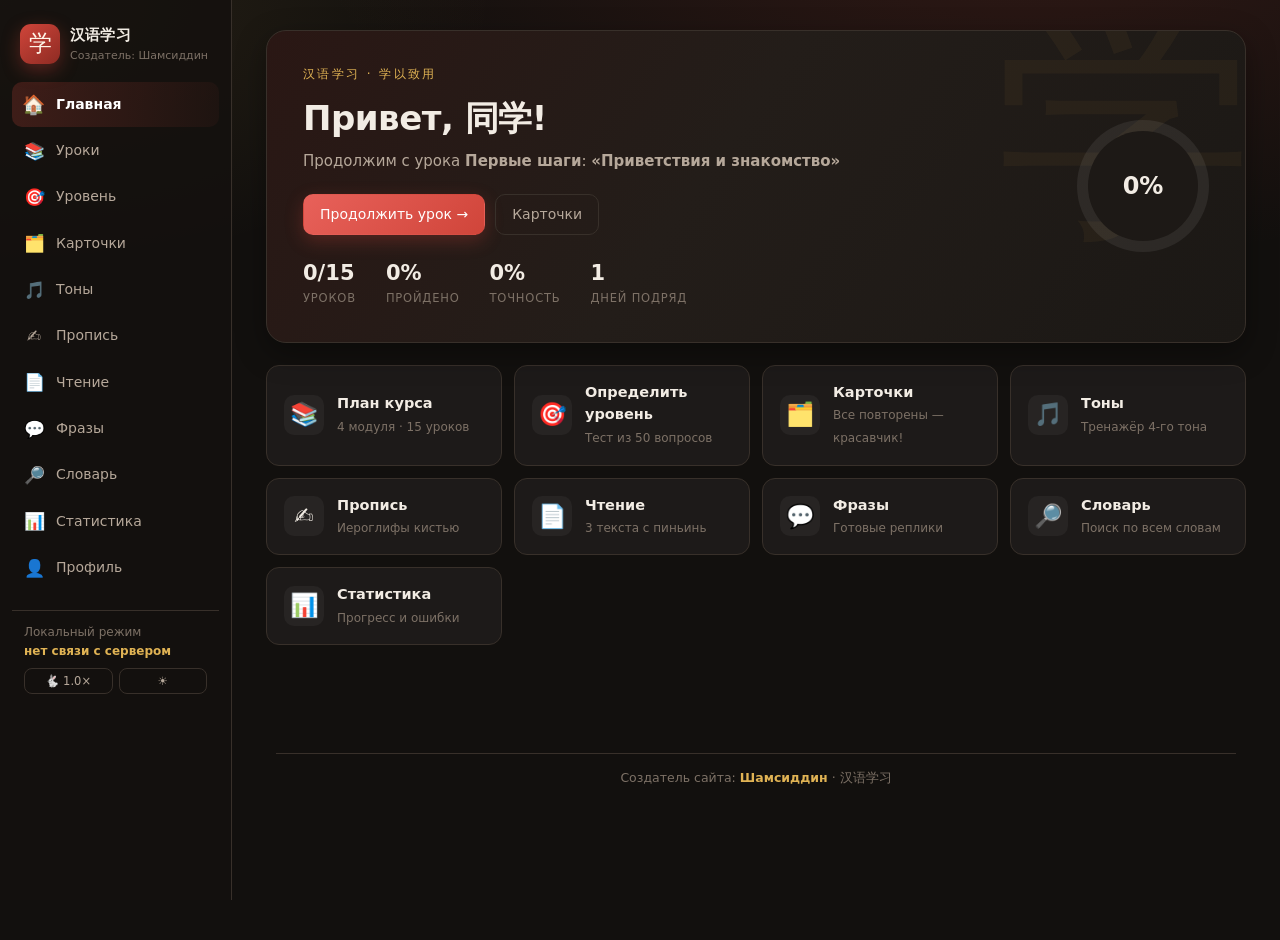
==== commit d056519f: "Add files via upload" ====
--- a/chinese-app/index.html
+++ b/chinese-app/index.html
@@ -4,6 +4,7 @@
 <meta charset="utf-8">
 <meta name="viewport" content="width=device-width, initial-scale=1, viewport-fit=cover">
 <meta name="theme-color" content="#12100e">
+<meta name="author" content="Шамсиддин">
 <title>汉语学习 — Учим китайский язык</title>
 <meta name="description" content="Программа для изучения китайского языка: уроки, карточки, тоны, пропись иероглифов, чтение, статистика и панель учителя.">
 <style>
@@ -27,6 +28,30 @@
   --radius: 14px;
   --shadow: 0 10px 30px rgba(0,0,0,.35);
 }
+:root[data-theme="light"] {
+  --bg: #f4efe6;
+  --bg2: #ede5d8;
+  --panel: #fffdf8;
+  --panel2: #f7f2e8;
+  --line: #ddd2c2;
+  --txt: #231c15;
+  --txt2: #5b4d3f;
+  --txt3: #8c7b6a;
+  --red: #b83328;
+  --red2: #d0453a;
+  --gold: #9a6912;
+  --jade: #2b7b63;
+  --blue: #366da3;
+  --shadow: 0 8px 24px rgba(45,30,15,.08);
+}
+:root[data-theme="light"] #nav { background: rgba(255,253,248,.94); }
+:root[data-theme="light"] .mnav { background: rgba(255,253,248,.97); }
+:root[data-theme="light"] .hero { background: linear-gradient(135deg, #fffaf0, #f5ead8); }
+:root[data-theme="light"] .vcard .vc-h, :root[data-theme="light"] .gram-ex b,
+:root[data-theme="light"] .gl-row b, :root[data-theme="light"] .rt-v { color: var(--red); }
+:root[data-theme="light"] .tile:hover, :root[data-theme="light"] .opt:hover:not(:disabled) { background: rgba(154,105,18,.08); }
+:root[data-theme="light"] .search, :root[data-theme="light"] .auth-form input,
+:root[data-theme="light"] .g-input, :root[data-theme="light"] .gap-input { background: #fff; color: var(--txt); }
 
 * { box-sizing: border-box; }
 html, body { margin: 0; padding: 0; }
@@ -277,18 +302,44 @@
 .srs-stats b { font-size: 22px; }
 .srs-stats span { font-size: 11.5px; color: var(--txt3); text-transform: uppercase; letter-spacing: .8px; }
 .flashcard {
-  background: linear-gradient(160deg, #2b2521, #211c19); border: 1px solid var(--line);
+  background: linear-gradient(160deg, var(--panel2), var(--panel)); border: 1px solid var(--line);
   border-radius: 18px; padding: 30px; text-align: center; margin-bottom: 16px; box-shadow: var(--shadow);
-}
-.fc-progress { color: var(--txt3); font-size: 12px; margin-bottom: 16px; }
+  cursor: pointer; user-select: none;
+}
+.flashcard.fc-3d {
+  background: transparent; border: none; padding: 0; box-shadow: none; perspective: 1100px;
+}
+.fc-inner {
+  display: grid; transform-style: preserve-3d; transition: transform .55s cubic-bezier(.22,.61,.36,1);
+}
+.fc-inner.flipped { transform: rotateY(180deg); }
+.fc-face {
+  grid-area: 1 / 1; backface-visibility: hidden; -webkit-backface-visibility: hidden;
+  background: linear-gradient(160deg, var(--panel2), var(--panel)); border: 1px solid var(--line);
+  border-radius: 18px; padding: 28px 24px; box-shadow: var(--shadow);
+  display: flex; flex-direction: column; align-items: center; justify-content: center; min-height: 270px;
+}
+.fc-back { transform: rotateY(180deg); border-color: rgba(224,179,84,.45); }
+.fc-progress { color: var(--txt3); font-size: 12px; margin-bottom: 14px; }
 .fc-hanzi { font-size: 62px; line-height: 1.15; letter-spacing: 3px; }
-.fc-pinyin { color: var(--gold); font-size: 17px; margin-bottom: 14px; }
-.fc-reveal { margin-top: 14px; color: var(--txt); font-size: 16px; }
-.fc-tip { color: var(--txt3); font-size: 11.5px; text-transform: uppercase; letter-spacing: 1px; }
-.fc-show { margin-top: 12px; }
+.fc-hanzi.sm { font-size: 40px; }
+.fc-pinyin { color: var(--gold); font-size: 17px; margin-bottom: 12px; }
+.fc-reveal { margin-top: 8px; color: var(--txt); font-size: 19px; }
+.fc-tip { color: var(--txt3); font-size: 11px; text-transform: uppercase; letter-spacing: 1px; }
+.fc-show { margin-top: 10px; }
 .fc-speak-row { margin-top: 16px; display: flex; align-items: center; justify-content: center; gap: 10px; color: var(--txt3); font-size: 12.5px; }
-.fc-actions { display: flex; gap: 12px; justify-content: center; }
+.fc-actions { display: flex; gap: 12px; justify-content: center; min-height: 46px; margin-bottom: 10px; }
 .fc-actions .btn { min-width: 150px; padding: 12px 20px; font-size: 15px; }
+.custom-card-form {
+  display: flex; gap: 8px; flex-wrap: wrap; margin-top: 14px; padding-top: 14px; border-top: 1px solid var(--line);
+}
+.cc-in {
+  padding: 8px 11px; border-radius: 9px; border: 1px solid var(--line);
+  background: rgba(0,0,0,.22); color: var(--txt); font-size: 13.5px; min-width: 130px; flex: 1;
+}
+.cc-in.wide { flex: 1.6; min-width: 170px; }
+.cc-in:focus { outline: none; border-color: var(--gold); }
+:root[data-theme="light"] .cc-in { background: #fff; color: var(--txt); }
 .card-list { display: flex; flex-direction: column; gap: 5px; max-height: 430px; overflow-y: auto; }
 .cl-row { display: grid; grid-template-columns: 110px 120px 1fr 110px 30px; gap: 10px; align-items: center; padding: 8px 11px; border-radius: 8px; background: rgba(255,255,255,.028); font-size: 13.5px; }
 .cl-h { font-family: "Noto Serif SC", serif; font-size: 17px; }
@@ -538,6 +589,39 @@
 .se-srv { background: rgba(208,69,58,.2); color: #ffb3ac; }
 .se-cli { background: rgba(224,179,84,.18); color: var(--gold); }
 .se-det { margin: 8px 0 0; padding: 8px 10px; border-radius: 8px; background: rgba(0,0,0,.3); color: var(--txt2); font-size: 11.5px; overflow-x: auto; white-space: pre-wrap; word-break: break-word; }
+.site-foot {
+  max-width: 960px; margin: 28px auto 0; padding: 14px 4px 8px;
+  border-top: 1px solid var(--line); color: var(--txt3); font-size: 12.5px; text-align: center;
+}
+.site-foot b { color: var(--gold); font-weight: 600; }
+.nav-quick { display: flex; gap: 6px; margin-top: 8px; }
+.nav-quick .btn { flex: 1; padding: 5px 6px; font-size: 11.5px; }
+.grade-banner {
+  display: flex; align-items: center; justify-content: space-between; gap: 12px; flex-wrap: wrap;
+  padding: 13px 16px; border-radius: 14px; margin-bottom: 16px;
+  background: rgba(90,168,143,.12); border: 1px solid rgba(90,168,143,.35); font-size: 14px;
+}
+.gb-left { display: flex; align-items: center; gap: 10px; flex-wrap: wrap; }
+.gb-tag { color: var(--jade); font-weight: 600; }
+.gb-val { padding: 2px 10px; border-radius: 20px; background: var(--jade); color: #0b241d; font-size: 14px; }
+.gb-cmt { color: var(--txt); }
+.grade-box { display: flex; align-items: center; gap: 16px; flex-wrap: wrap; }
+.grade-num {
+  min-width: 56px; height: 56px; border-radius: 14px; padding: 0 14px;
+  display: flex; align-items: center; justify-content: center;
+  background: linear-gradient(135deg, var(--jade), #3b826c); color: #fff; font-size: 22px; font-weight: 700;
+}
+.confetti-box {
+  position: fixed; inset: 0; pointer-events: none; z-index: 90; overflow: hidden;
+}
+.confetti-box i {
+  position: absolute; top: -12px; width: 9px; height: 14px; border-radius: 2px;
+  animation: confetti-fall 2s ease-out forwards;
+}
+@keyframes confetti-fall {
+  0% { transform: translate3d(0, 0, 0) rotate(0deg); opacity: 1; }
+  100% { transform: translate3d(var(--dx, 0px), 100vh, 0) rotate(680deg); opacity: 0; }
+}
 
 /* ---------- Адаптив ---------- */
 @media (max-width: 900px) {
@@ -585,12 +669,13 @@
       <div class="brand-logo">学</div>
       <div>
         <div class="brand-t">汉语学习</div>
-        <div class="brand-s">Программа по китайскому</div>
+        <div class="brand-s">Создатель: Шамсиддин</div>
       </div>
     </div>
   </nav>
   <main id="main">
     <div id="view"></div>
+    <footer class="site-foot">Создатель сайта: <b>Шамсиддин</b> · 汉语学习</footer>
   </main>
 </div>
 <nav id="mnav" class="mnav"></nav>
@@ -1518,6 +1603,7 @@
 
 const Auth = (() => {
   let user = null;          // {id, username, display_name, role}
+  let myGrade = null;       // {grade, comment, updated_at}
   let online = false;       // доступен ли сервер
   let hasUsers = false;     // есть ли аккаунты на сервере
   let syncTimer = null;
@@ -1599,8 +1685,9 @@
       try {
         const me = await api('/api/auth/me');
         user = me.user;
+        myGrade = me.grade || null;
         await pullProgress();
-      } catch (e) { user = null; }
+      } catch (e) { user = null; myGrade = null; }
     }
     return { user, online, hasUsers };
   }
@@ -1613,6 +1700,7 @@
     user = r.user;
     hasUsers = true;
     if (r.token) setToken(r.token);
+    try { const me = await api('/api/auth/me'); myGrade = me.grade || null; } catch (e) { myGrade = null; }
     await pullProgress();
     return user;
   }
@@ -1620,6 +1708,7 @@
   async function register({ code, display_name, username, password }) {
     const r = await api('/api/auth/register', { method: 'POST', body: { code, display_name, username, password } });
     user = r.user;
+    myGrade = null;
     hasUsers = true;
     if (r.token) setToken(r.token);
     await pullProgress();
@@ -1630,6 +1719,7 @@
     try { await api('/api/auth/logout', { method: 'POST' }); } catch (e) { }
     setToken('');
     user = null;
+    myGrade = null;
   }
 
   /* ---------- синхронизация прогресса ---------- */
@@ -2144,6 +2234,7 @@
     boot, needsAuth, renderAuth, renderClass, persist,
     login, logout, register,
     get user() { return user; },
+    get grade() { return myGrade; },
     get online() { return online; },
     get hasUsers() { return hasUsers; },
     ROLE_RU
@@ -2230,6 +2321,22 @@
   }
 }
 
+/* ---------- Настройки (скорость речи, тема, звуки) ---------- */
+const PREFS = {
+  get slow() { return Store.get('zh_rate') === 'slow'; },
+  set slow(v) { Store.set('zh_rate', v ? 'slow' : 'normal'); },
+  get theme() { return Store.get('zh_theme') === 'light' ? 'light' : 'dark'; },
+  set theme(v) {
+    Store.set('zh_theme', v === 'light' ? 'light' : 'dark');
+    if (typeof document !== 'undefined') document.documentElement.dataset.theme = v === 'light' ? 'light' : '';
+  },
+  get sfx() { return Store.get('zh_sfx') !== 'off'; },
+  set sfx(v) { Store.set('zh_sfx', v ? 'on' : 'off'); }
+};
+if (typeof document !== 'undefined' && PREFS.theme === 'light') {
+  document.documentElement.dataset.theme = 'light';
+}
+
 /* ---------- Речь (TTS) ---------- */
 let voicesReady = false;
 function initVoices() {
@@ -2240,13 +2347,13 @@
   initVoices();
   speechSynthesis.onvoiceschanged = initVoices;
 }
-function speak(text, rate = 0.85) {
+function speak(text, rate) {
   if (!('speechSynthesis' in window)) { toast('Браузер не поддерживает озвучку'); return; }
   try {
     speechSynthesis.cancel();
     const u = new SpeechSynthesisUtterance(text);
     u.lang = 'zh-CN';
-    u.rate = rate;
+    u.rate = rate !== undefined ? rate : (PREFS.slow ? 0.62 : 0.88);
     const v = speechSynthesis.getVoices().find(x => /zh|cmn|Chinese/i.test(x.lang + x.name));
     if (v) u.voice = v;
     speechSynthesis.speak(u);
@@ -2257,8 +2364,53 @@
 }
 document.addEventListener('click', e => {
   const b = e.target.closest('[data-speak]');
-  if (b) { e.preventDefault(); speak(b.dataset.speak); }
+  if (b) { e.preventDefault(); e.stopPropagation(); speak(b.dataset.speak); }
 });
+
+/* ---------- Звуковые эффекты и конфетти ---------- */
+function playSfx(kind) {
+  if (!PREFS.sfx) return;
+  try {
+    const ctx = getCtx();
+    const t0 = ctx.currentTime;
+    const tone = (freq, start, dur, type = 'sine', gain = 0.08) => {
+      const o = ctx.createOscillator(), g = ctx.createGain();
+      o.type = type; o.frequency.setValueAtTime(freq, start);
+      g.gain.setValueAtTime(0.001, start);
+      g.gain.exponentialRampToValueAtTime(gain, start + 0.02);
+      g.gain.exponentialRampToValueAtTime(0.0001, start + dur);
+      o.connect(g); g.connect(ctx.destination);
+      o.start(start); o.stop(start + dur);
+    };
+    if (kind === 'ok') {
+      tone(523.25, t0, 0.14);
+      tone(659.25, t0 + 0.07, 0.22);
+    } else if (kind === 'bad') {
+      tone(220, t0, 0.16, 'triangle', 0.07);
+      tone(175, t0 + 0.08, 0.2, 'triangle', 0.06);
+    } else if (kind === 'win') {
+      [523.25, 659.25, 783.99, 1046.5].forEach((f, i) => tone(f, t0 + i * 0.08, 0.3, 'sine', 0.09));
+    }
+  } catch (e) { }
+}
+function launchConfetti() {
+  try {
+    const box = document.createElement('div');
+    box.className = 'confetti-box';
+    const colors = ['#e0b354', '#d0453a', '#5aa88f', '#6a9fd4', '#ffd9d3'];
+    for (let i = 0; i < 34; i++) {
+      const p = document.createElement('i');
+      p.style.left = (Math.random() * 100) + '%';
+      p.style.background = colors[i % colors.length];
+      p.style.animationDelay = (Math.random() * 0.45) + 's';
+      p.style.animationDuration = (1.6 + Math.random() * 0.9) + 's';
+      p.style.setProperty('--dx', ((Math.random() - 0.5) * 160) + 'px');
+      box.appendChild(p);
+    }
+    document.body.appendChild(box);
+    setTimeout(() => box.remove(), 2800);
+  } catch (e) { }
+}
 
 /* ---------- Уведомления ---------- */
 let toastEl;
@@ -2337,6 +2489,17 @@
     ob.appendChild(obBtn);
     root.appendChild(ob);
   }
+  if (window.Auth && Auth.user && Auth.grade && (Auth.grade.grade || Auth.grade.comment)) {
+    const gb = el('div', 'grade-banner');
+    gb.innerHTML = `
+      <div class="gb-left">
+        <span class="gb-tag">🎓 Оценка учителя</span>
+        ${Auth.grade.grade ? `<b class="gb-val">${esc(Auth.grade.grade)}</b>` : ''}
+        ${Auth.grade.comment ? `<span class="gb-cmt">${esc(Auth.grade.comment)}</span>` : ''}
+      </div>
+      <a class="btn btn-sm btn-ghost" href="#/account">В профиль →</a>`;
+    root.appendChild(gb);
+  }
   const id = nextLesson();
   const l = LESSONS[id];
   const mod = MODULES.find(m => m.lessons.includes(id));
@@ -2522,6 +2685,7 @@
     state.totalWrong += ok ? 0 : 1;
     if (ok) quizState.correct++;
     quizState.answers.push({ q: q.q, ok });
+    playSfx(ok ? 'ok' : 'bad');
     fb.className = 'q-feedback ' + (ok ? 'ok' : 'bad');
     fb.innerHTML = (ok ? '✅ Верно! ' : '❌ Не совсем. ') + (expl || '');
     fb.style.display = 'block';
@@ -2622,6 +2786,7 @@
   };
   state.quizLog.push({ lesson: quizState.lesson, score, at: Date.now() });
   save();
+  if (score >= 0.6) { playSfx('win'); launchConfetti(); }
   host.innerHTML = `<div class="quiz-done">
       <div class="qd-emoji">${score >= 0.8 ? '🎉' : score >= 0.5 ? '👍' : '💪'}</div>
       <h3>Результат: ${quizState.correct} из ${l.quiz.length} (${Math.round(score * 100)}%)</h3>
@@ -2706,14 +2871,21 @@
    ============================================================ */
 const BOX_DAYS = [0, 1, 2, 4, 8, 16];
 function cardKey(w) { return w.h; }
-function addCard(h, p, r) {
+function addCard(h, p, r, deferSave = false) {
   if (!state.cards[cardKey({ h })]) state.cards[cardKey({ h })] = { box: 0, due: Date.now(), right: 0, wrong: 0, p, r };
-  else { const c = state.cards[cardKey({ h })]; c.p = p; c.r = r; }
-  save();
+  else { const c = state.cards[cardKey({ h })]; if (p) c.p = p; if (r) c.r = r; }
+  if (!deferSave) save();
 }
 function cardPool() {
   const pool = [];
-  Object.entries(state.cards).forEach(([k, c]) => pool.push({ h: k, p: c.p || '', r: c.r || '' }));
+  Object.entries(state.cards).forEach(([k, c]) => {
+    const fb = (!c.r || !c.p) ? lookupCardInfo(k) : null;
+    pool.push({
+      h: k,
+      p: c.p || (fb && fb.p) || '',
+      r: c.r || (fb && fb.r) || ''
+    });
+  });
   return pool;
 }
 let cardSession = { pool: [], idx: 0, right: 0, wrong: 0, revealed: false };
@@ -2725,14 +2897,39 @@
 
   const pool = cardPool();
   const due = dueCards();
+  const hard = pool.filter(c => {
+    const st = state.cards[c.h];
+    return st && st.wrong > 0 && (st.wrong >= st.right || st.box === 0);
+  });
   const bar = el('div', 'panel srs-bar');
   bar.appendChild(el('div', 'srs-stats', `
     <div><b>${pool.length}</b><span>всего карточек</span></div>
     <div><b>${due.length}</b><span>к повторению</span></div>
+    <div><b>${hard.length}</b><span>сложных</span></div>
     <div><b>${state.streak}</b><span>дней подряд</span></div>`));
   bar.appendChild(el('div', 'btn-row', `
     <button class="btn btn-primary" id="startSrs">▶ Начать повторение (${due.length || pool.length})</button>
+    ${hard.length ? `<button class="btn btn-ghost" id="startHard">🎯 Работа над ошибками (${hard.length})</button>` : ''}
     <button class="btn btn-ghost" id="addAllVocab">＋ Добавить весь словарь курса</button>`));
+
+  /* форма добавления своей карточки */
+  const customForm = el('form', 'custom-card-form', `
+    <input class="cc-in" name="h" placeholder="Иероглиф (напр. 加油)" required>
+    <input class="cc-in" name="p" placeholder="Пиньинь (jiāyóu)">
+    <input class="cc-in wide" name="r" placeholder="Перевод (не сдавайся!)" required>
+    <button class="btn btn-sm btn-primary" type="submit">＋ Своё слово</button>`);
+  customForm.onsubmit = (e) => {
+    e.preventDefault();
+    const h = customForm.querySelector('[name="h"]').value.trim();
+    const p = customForm.querySelector('[name="p"]').value.trim();
+    const r = customForm.querySelector('[name="r"]').value.trim();
+    if (!h || !r) return;
+    addCard(h, p, r);
+    toast(`「${h}» добавлено`);
+    root.innerHTML = '';
+    renderCards(root);
+  };
+  bar.appendChild(customForm);
   wrap.appendChild(bar);
 
   const host = el('div', 'srs-host');
@@ -2740,14 +2937,20 @@
   root.appendChild(wrap);
 
   $('#startSrs').onclick = () => {
-    const p = due.length ? due.map(k => pool.find(c => c.h === k)) : pool;
+    const p = (due.length ? due.map(k => pool.find(c => c.h === k)) : pool).filter(Boolean);
     if (!p.length) { toast('Сначала добавьте карточки'); return; }
     cardSession = { pool: shuffle(p), idx: 0, right: 0, wrong: 0, revealed: false };
     renderCard(host);
   };
+  const hb = $('#startHard');
+  if (hb) hb.onclick = () => {
+    cardSession = { pool: shuffle(hard), idx: 0, right: 0, wrong: 0, revealed: false };
+    renderCard(host);
+  };
   $('#addAllVocab').onclick = () => {
     let n = 0;
-    Object.values(LESSONS).forEach(l => l.vocab.forEach(w => { addCard(w.h, w.p, w.r); n++; }));
+    Object.values(LESSONS).forEach(l => l.vocab.forEach(w => { addCard(w.h, w.p, w.r, true); n++; }));
+    save();
     toast(`Добавлено слов: ${n}`);
     root.innerHTML = '';
     renderCards(root);
@@ -2761,15 +2964,13 @@
   if (!pool.length) { p.appendChild(el('div', 'empty', 'Пока пусто. Нажмите «＋» рядом со словом в уроке или добавьте весь словарь.')); return p; }
   const list = el('div', 'card-list');
   pool.forEach(c => {
-    const st = state.cards[c.h];
-    const fb = (!c.r || !c.p) ? lookupCardInfo(c.h) : null;
-    const py = c.p || (fb && fb.p) || '';
-    const tr = c.r || (fb && fb.r) || '—';
+    const st = state.cards[c.h] || { box: 0 };
+    const box = Math.max(0, Math.min(5, Number(st.box || 0)));
     const row = el('div', 'cl-row', `
       <span class="cl-h">${esc(c.h)}</span>
-      <span class="cl-p">${esc(py)}</span>
-      <span class="cl-r">${esc(tr)}</span>
-      <span class="cl-box" title="Коробка Лейтнера">${'▮'.repeat(st.box + 1)}<i>${'▯'.repeat(5 - st.box)}</i></span>
+      <span class="cl-p">${esc(c.p)}</span>
+      <span class="cl-r">${esc(c.r || '—')}</span>
+      <span class="cl-box" title="Коробка Лейтнера">${'▮'.repeat(box + 1)}<i>${'▯'.repeat(5 - box)}</i></span>
       <button class="cl-del" data-del="${esc(c.h)}" title="Удалить">✕</button>`);
     list.appendChild(row);
   });
@@ -2797,6 +2998,12 @@
     const w = l.vocab.find(x => x.h === h);
     if (w) return w;
   }
+  if (typeof PHRASES !== 'undefined') {
+    for (const cat of PHRASES) {
+      const w = (cat.items || []).find(x => x.h === h);
+      if (w) return w;
+    }
+  }
   return null;
 }
 
@@ -2805,6 +3012,7 @@
   const s = cardSession;
   const c = s.pool[s.idx];
   if (!c) {
+    if (s.right > 0 && s.right >= s.wrong) { playSfx('win'); launchConfetti(); }
     host.appendChild(el('div', 'panel quiz-done', `
       <div class="qd-emoji">🏆</div>
       <h3>Сессия завершена!</h3>
@@ -2816,40 +3024,77 @@
   const fallback = (!c.r || !c.p) ? lookupCardInfo(c.h) : null;
   const py = c.p || (fallback && fallback.p) || '';
   const tr = c.r || (fallback && fallback.r) || '—';
-  const card = el('div', 'flashcard');
-  card.appendChild(el('div', 'fc-progress', `Карточка ${s.idx + 1} / ${s.pool.length}`));
-  card.appendChild(el('div', 'fc-hanzi', esc(c.h)));
-  card.appendChild(el('div', 'fc-pinyin', esc(py)));
-  const rev = el('div', 'fc-reveal', `<b>${esc(tr)}</b><br><span class="fc-tip">Перевод</span>`);
-  if (!s.revealed) {
-    const b = el('button', 'btn btn-primary fc-show', 'Показать перевод');
-    b.onclick = () => { s.revealed = true; b.replaceWith(rev); renderActions(); };
-    card.appendChild(b);
-  } else card.appendChild(rev);
-  card.appendChild(el('div', 'fc-speak-row', `${toneBtn(c.h, 'speak big')}<span>произношение</span>`));
+
+  const card = el('div', 'flashcard fc-3d');
+  const inner = el('div', 'fc-inner' + (s.revealed ? ' flipped' : ''));
+  const front = el('div', 'fc-face fc-front');
+  const back = el('div', 'fc-face fc-back');
+
+  front.appendChild(el('div', 'fc-progress', `Карточка ${s.idx + 1} / ${s.pool.length}`));
+  front.appendChild(el('div', 'fc-hanzi', esc(c.h)));
+  front.appendChild(el('div', 'fc-pinyin', esc(py)));
+  const showBtn = el('button', 'btn btn-primary fc-show', 'Показать перевод');
+  front.appendChild(showBtn);
+  front.appendChild(el('div', 'fc-speak-row', `${toneBtn(c.h, 'speak big')}<span>произношение · нажмите карточку</span>`));
+
+  back.appendChild(el('div', 'fc-progress', `Карточка ${s.idx + 1} / ${s.pool.length}`));
+  back.appendChild(el('div', 'fc-hanzi sm', esc(c.h)));
+  back.appendChild(el('div', 'fc-pinyin', esc(py)));
+  back.appendChild(el('div', 'fc-reveal', `<b>${esc(tr)}</b><br><span class="fc-tip">Перевод</span>`));
+  back.appendChild(el('div', 'fc-speak-row', `${toneBtn(c.h, 'speak big')}<span>свайп ← снова · → помню</span>`));
+
+  inner.appendChild(front);
+  inner.appendChild(back);
+  card.appendChild(inner);
   host.appendChild(card);
 
   const actions = el('div', 'fc-actions');
   host.appendChild(actions);
+
+  const grade = (ok) => {
+    const cur = state.cards[c.h];
+    if (ok) { cur.box = Math.min(cur.box + 1, BOX_DAYS.length - 1); cur.right++; s.right++; playSfx('ok'); }
+    else { cur.box = 0; cur.wrong++; s.wrong++; playSfx('bad'); }
+    cur.due = Date.now() + BOX_DAYS[cur.box] * 864e5;
+    save();
+    s.idx++; s.revealed = false;
+    renderCard(host);
+  };
+
   function renderActions() {
     actions.innerHTML = '';
     if (!s.revealed) return;
     const again = el('button', 'btn btn-ghost', '↻ Снова');
     const good = el('button', 'btn btn-primary', '✓ Помню');
-    const grade = (ok) => {
-      const cur = state.cards[c.h];
-      if (ok) { cur.box = Math.min(cur.box + 1, BOX_DAYS.length - 1); cur.right++; s.right++; }
-      else { cur.box = 0; cur.wrong++; s.wrong++; }
-      cur.due = Date.now() + BOX_DAYS[cur.box] * 864e5;
-      save();
-      s.idx++; s.revealed = false;
-      renderCard(host);
-    };
     again.onclick = () => grade(false);
     good.onclick = () => grade(true);
     actions.appendChild(again);
     actions.appendChild(good);
   }
+
+  const reveal = () => {
+    if (s.revealed) return;
+    s.revealed = true;
+    inner.classList.add('flipped');
+    renderActions();
+  };
+  showBtn.onclick = (e) => { e.stopPropagation(); reveal(); };
+  card.onclick = (e) => { if (!e.target.closest('button')) reveal(); };
+
+  /* свайп влево/вправо на телефоне */
+  let touchX = null;
+  card.addEventListener('touchstart', (e) => {
+    if (e.touches && e.touches[0]) touchX = e.touches[0].clientX;
+  }, { passive: true });
+  card.addEventListener('touchend', (e) => {
+    if (touchX === null || !e.changedTouches || !e.changedTouches[0]) return;
+    const dx = e.changedTouches[0].clientX - touchX;
+    touchX = null;
+    if (!s.revealed && Math.abs(dx) > 40) { reveal(); return; }
+    if (s.revealed && dx < -65) grade(false);
+    else if (s.revealed && dx > 65) grade(true);
+  }, { passive: true });
+
   renderActions();
 }
 
@@ -3041,9 +3286,10 @@
   canvas.width = size * 2; canvas.height = size * 2;
   canvas.style.width = size + 'px'; canvas.style.height = size + 'px';
   const ctx = canvas.getContext('2d');
-  ctx.scale(2, 2);
+  if (ctx) ctx.scale(2, 2);
 
   function grid() {
+    if (!ctx) return;
     ctx.clearRect(0, 0, size, size);
     ctx.fillStyle = '#fffdf7'; ctx.fillRect(0, 0, size, size);
     ctx.strokeStyle = '#e3b9a8'; ctx.lineWidth = 1;
@@ -3059,6 +3305,32 @@
   }
   grid();
 
+  let demoTimer = null;
+  function playDemo() {
+    if (!ctx) return;
+    clearInterval(demoTimer);
+    grid();
+    let step = 0;
+    const total = 24;
+    demoTimer = setInterval(() => {
+      step++;
+      grid();
+      ctx.save();
+      ctx.beginPath();
+      ctx.rect(0, 0, size, (size * step) / total);
+      ctx.clip();
+      ctx.fillStyle = 'rgba(208,69,58,0.68)';
+      ctx.font = `${Math.round(size * 0.82)}px "Noto Serif SC", "Songti SC", serif`;
+      ctx.textAlign = 'center'; ctx.textBaseline = 'middle';
+      ctx.fillText(item.h, size / 2, size / 2 + size * 0.03);
+      ctx.restore();
+      if (step >= total) {
+        clearInterval(demoTimer);
+        setTimeout(grid, 700);
+      }
+    }, 45);
+  }
+
   let drawing = false;
   const pos = e => {
     const r = canvas.getBoundingClientRect();
@@ -3066,8 +3338,8 @@
     const cy = (e.touches ? e.touches[0].clientY : e.clientY) - r.top;
     return [cx * (size / r.width), cy * (size / r.height)];
   };
-  const start = e => { e.preventDefault(); drawing = true; const [x, y] = pos(e); ctx.strokeStyle = '#1c1c1c'; ctx.lineWidth = 9; ctx.lineCap = 'round'; ctx.lineJoin = 'round'; ctx.beginPath(); ctx.moveTo(x, y); ctx.lineTo(x + 0.1, y + 0.1); ctx.stroke(); };
-  const move = e => { if (!drawing) return; e.preventDefault(); const [x, y] = pos(e); ctx.lineTo(x, y); ctx.stroke(); };
+  const start = e => { if (!ctx) return; clearInterval(demoTimer); e.preventDefault(); drawing = true; const [x, y] = pos(e); ctx.strokeStyle = '#1c1c1c'; ctx.lineWidth = 9; ctx.lineCap = 'round'; ctx.lineJoin = 'round'; ctx.beginPath(); ctx.moveTo(x, y); ctx.lineTo(x + 0.1, y + 0.1); ctx.stroke(); };
+  const move = e => { if (!drawing || !ctx) return; e.preventDefault(); const [x, y] = pos(e); ctx.lineTo(x, y); ctx.stroke(); };
   const end = () => { drawing = false; };
   canvas.addEventListener('mousedown', start);
   canvas.addEventListener('mousemove', move);
@@ -3081,14 +3353,16 @@
 
   const ctr = el('div', 'write-ctr');
   const prev = el('button', 'btn btn-ghost', '←');
-  prev.onclick = () => { writeState.idx = (writeState.idx - 1 + HANDWRITING.length) % HANDWRITING.length; renderWriteCard(host); };
+  prev.onclick = () => { clearInterval(demoTimer); writeState.idx = (writeState.idx - 1 + HANDWRITING.length) % HANDWRITING.length; renderWriteCard(host); };
   const next = el('button', 'btn btn-primary', 'Следующий →');
-  next.onclick = () => { writeState.idx = (writeState.idx + 1) % HANDWRITING.length; renderWriteCard(host); };
+  next.onclick = () => { clearInterval(demoTimer); writeState.idx = (writeState.idx + 1) % HANDWRITING.length; renderWriteCard(host); };
+  const demo = el('button', 'btn btn-ghost', '▶ Образец');
+  demo.onclick = () => playDemo();
   const clr = el('button', 'btn btn-ghost', '🧽 Очистить');
-  clr.onclick = () => grid();
+  clr.onclick = () => { clearInterval(demoTimer); grid(); };
   const spk = el('button', 'btn btn-ghost', '🔊');
   spk.onclick = () => speak(item.h);
-  ctr.appendChild(prev); ctr.appendChild(clr); ctr.appendChild(spk); ctr.appendChild(next);
+  ctr.appendChild(prev); ctr.appendChild(demo); ctr.appendChild(clr); ctr.appendChild(spk); ctr.appendChild(next);
   p.appendChild(ctr);
   host.appendChild(p);
 
@@ -3356,8 +3630,19 @@
   const foot = $('#navFoot');
   if (!foot) return;
   const u = Auth.user;
+  foot.innerHTML = '';
+  const quick = el('div', 'nav-quick');
+  const spd = el('button', 'btn btn-sm btn-ghost', PREFS.slow ? '🐢 0.7×' : '🐇 1.0×');
+  spd.title = 'Скорость озвучки';
+  spd.onclick = () => { PREFS.slow = !PREFS.slow; toast(PREFS.slow ? 'Медленная озвучка (0.7×)' : 'Обычная озвучка (1.0×)'); paintAccountFoot(); };
+  const thm = el('button', 'btn btn-sm btn-ghost', PREFS.theme === 'light' ? '🌙' : '☀️');
+  thm.title = 'Переключить тему';
+  thm.onclick = () => { PREFS.theme = PREFS.theme === 'light' ? 'dark' : 'light'; paintAccountFoot(); };
+  quick.appendChild(spd); quick.appendChild(thm);
+
   if (!u) {
-    foot.innerHTML = `<div>${Auth.online ? (Auth.hasUsers ? 'Вы не вошли в аккаунт' : '👑 Первый запуск') : 'Локальный режим'}<br><b>${Auth.online ? 'сервер подключён ✓' : 'нет связи с сервером'}</b></div>`;
+    const info = el('div', '', `${Auth.online ? (Auth.hasUsers ? 'Вы не вошли в аккаунт' : '👑 Первый запуск') : 'Локальный режим'}<br><b>${Auth.online ? 'сервер подключён ✓' : 'нет связи с сервером'}</b>`);
+    foot.appendChild(info);
     if (Auth.online) {
       const b = el('button', 'btn btn-sm btn-primary', Auth.hasUsers ? '🔑 Войти' : '👑 Стать владельцем');
       b.style.marginTop = '8px';
@@ -3365,14 +3650,17 @@
       b.onclick = () => window.__showAuth();
       foot.appendChild(b);
     }
+    foot.appendChild(quick);
     return;
   }
-  foot.innerHTML = `<div class="nav-user">
+  const ubox = el('div', '', `<div class="nav-user">
       <b>${esc(u.display_name)}</b>
       <span>${esc(Auth.ROLE_RU[u.role] || u.role)} · @${esc(u.username)}</span>
     </div>
     <a class="btn btn-sm btn-ghost" href="#/account">Профиль и синхронизация</a>
-    <button class="btn btn-sm btn-ghost" id="logoutBtn" style="margin-top:6px">Выйти</button>`;
+    <button class="btn btn-sm btn-ghost" id="logoutBtn" style="margin-top:6px">Выйти</button>`);
+  foot.appendChild(ubox);
+  foot.appendChild(quick);
   const lo = $('#logoutBtn');
   if (lo) lo.onclick = async () => { await Auth.logout(); window.__guest = false; paintAccountFoot(); updateNavRoles(); location.hash = '#/home'; route(); };
 }
@@ -3413,6 +3701,29 @@
   }
   wrap.appendChild(p);
 
+  if (u && Auth.grade && (Auth.grade.grade || Auth.grade.comment)) {
+    const gp = el('div', 'panel grade-panel');
+    gp.appendChild(el('h3', '', '🎓 Оценка и отзыв учителя'));
+    gp.appendChild(el('div', 'grade-box', `
+      ${Auth.grade.grade ? `<div class="grade-num">${esc(Auth.grade.grade)}</div>` : ''}
+      <div>${Auth.grade.comment ? esc(Auth.grade.comment) : 'Комментарий пока не добавлен'}</div>`));
+    wrap.appendChild(gp);
+  }
+
+  /* настройки обучения (работают и на телефоне, и на компьютере) */
+  const prefsPanel = el('div', 'panel');
+  prefsPanel.appendChild(el('h3', '', '⚙️ Настройки обучения'));
+  const pr = el('div', 'btn-row');
+  const bSpd = el('button', 'btn btn-ghost', PREFS.slow ? '🐢 Озвучка: медленно (0.7×)' : '🐇 Озвучка: обычно (1.0×)');
+  bSpd.onclick = () => { PREFS.slow = !PREFS.slow; paintAccountFoot(); route(); };
+  const bThm = el('button', 'btn btn-ghost', PREFS.theme === 'light' ? '☀️ Тема: светлая (бумага)' : '🌙 Тема: тёмная');
+  bThm.onclick = () => { PREFS.theme = PREFS.theme === 'light' ? 'dark' : 'light'; paintAccountFoot(); route(); };
+  const bSfx = el('button', 'btn btn-ghost', PREFS.sfx ? '🔔 Звуки эффектов: вкл' : '🔇 Звуки эффектов: выкл');
+  bSfx.onclick = () => { PREFS.sfx = !PREFS.sfx; route(); };
+  pr.appendChild(bSpd); pr.appendChild(bThm); pr.appendChild(bSfx);
+  prefsPanel.appendChild(pr);
+  wrap.appendChild(prefsPanel);
+
   if (Auth.user && (Auth.user.role === 'owner' || Auth.user.role === 'teacher')) {
     const c = el('div', 'panel');
     c.appendChild(el('h3', '', '👨‍🏫 Учительские инструменты'));
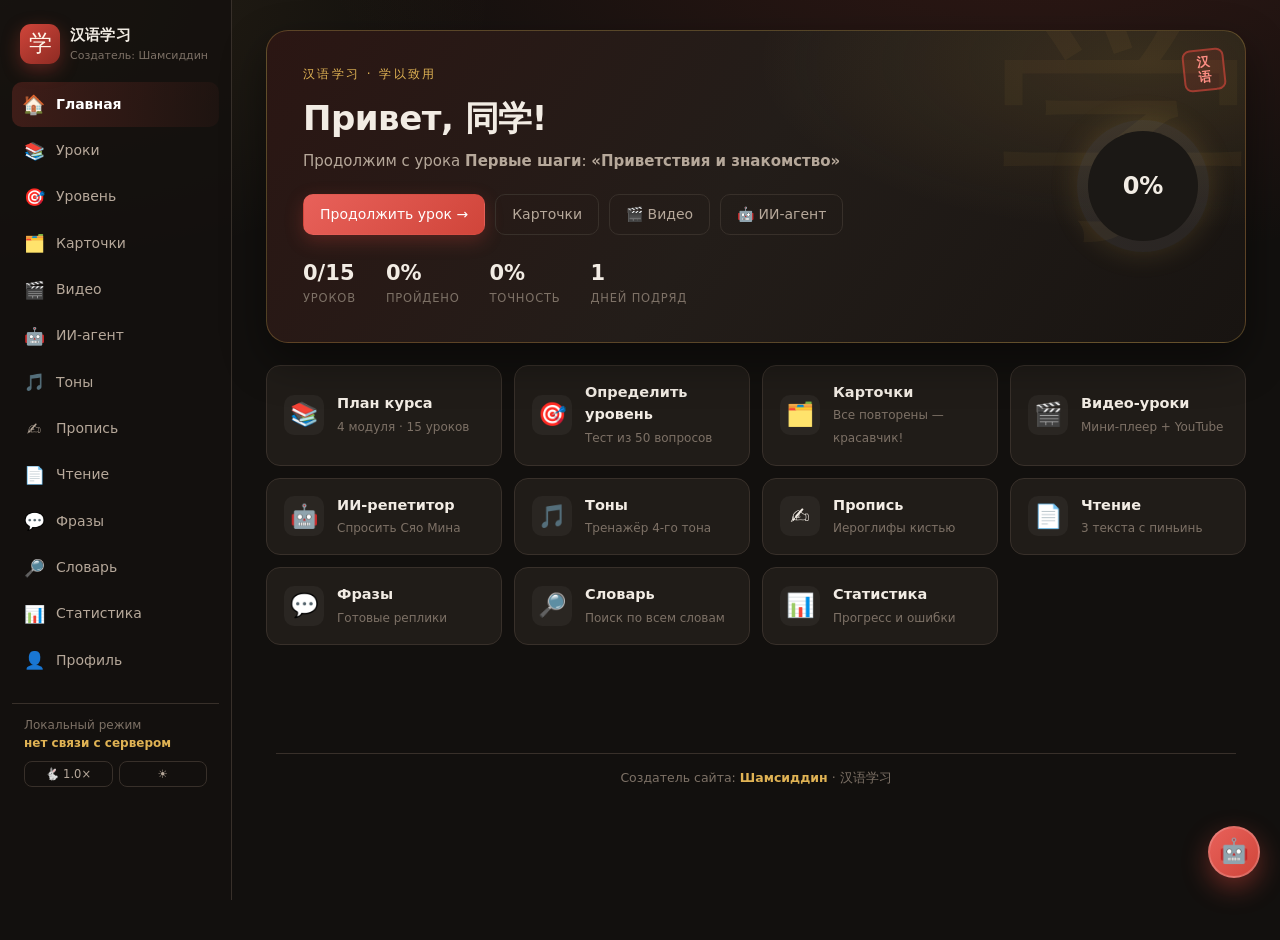
==== commit bf7a8d65: "Add files via upload" ====
--- a/chinese-app/index.html
+++ b/chinese-app/index.html
@@ -137,7 +137,7 @@
 
 /* ---------- Панели ---------- */
 .panel {
-  background: linear-gradient(180deg, rgba(38,34,32,.75), rgba(32,28,25,.75));
+  background: var(--panel);
   border: 1px solid var(--line); border-radius: var(--radius);
   padding: 20px 22px; margin-bottom: 18px; box-shadow: var(--shadow);
 }
@@ -150,14 +150,22 @@
 
 /* ---------- Hero ---------- */
 .hero {
-  position: relative; overflow: hidden; border-radius: 20px; padding: 34px 36px;
-  background: linear-gradient(125deg, #2a1714 0%, #231d19 45%, #1b1815 100%);
-  border: 1px solid var(--line); margin-bottom: 22px; display: flex; align-items: center; gap: 30px;
-  box-shadow: var(--shadow);
+  position: relative; overflow: hidden; border-radius: 22px; padding: 34px 36px;
+  background:
+    radial-gradient(600px 260px at 90% 10%, rgba(224,179,84,.14), transparent 65%),
+    linear-gradient(125deg, #2b1613 0%, #231d19 48%, #181411 100%);
+  border: 1px solid rgba(224,179,84,.28); margin-bottom: 22px; display: flex; align-items: center; gap: 30px;
+  box-shadow: 0 18px 44px rgba(0,0,0,.42);
 }
 .hero-bg {
   position: absolute; right: -10px; top: -40px; font-size: 260px; opacity: .05;
   font-family: "Noto Serif SC", serif; color: var(--gold); pointer-events: none; line-height: 1;
+}
+.hero-seal {
+  position: absolute; right: 20px; top: 18px; width: 42px; height: 42px; border-radius: 8px;
+  border: 2px solid rgba(208,69,58,.65); color: #ff8e84; background: rgba(208,69,58,.14);
+  font-family: "Noto Serif SC", serif; font-size: 13px; line-height: 1.15; font-weight: 700;
+  display: grid; place-items: center; text-align: center; transform: rotate(-6deg); pointer-events: none;
 }
 .hero-inner { position: relative; z-index: 1; flex: 1; }
 .hero-tag { color: var(--gold); font-size: 12px; letter-spacing: 2.4px; text-transform: uppercase; margin-bottom: 8px; }
@@ -171,18 +179,18 @@
 .progress-ring {
   width: 132px; height: 132px; flex: 0 0 132px; border-radius: 50%; display: grid; place-items: center;
   background: conic-gradient(var(--gold) calc(var(--p) * 1%), rgba(255,255,255,.07) 0);
-  position: relative;
-}
-.progress-ring::before { content: ''; position: absolute; inset: 11px; border-radius: 50%; background: #1d1916; }
+  position: relative; box-shadow: 0 0 28px rgba(224,179,84,.18);
+}
+.progress-ring::before { content: ''; position: absolute; inset: 11px; border-radius: 50%; background: var(--bg2); }
 .progress-ring div { position: relative; z-index: 1; font-size: 24px; font-weight: 700; }
 
 /* ---------- Плитки ---------- */
-.card-grid { display: grid; grid-template-columns: repeat(auto-fill, minmax(230px, 1fr)); gap: 12px; margin-bottom: 20px; }
+.card-grid { display: grid; grid-template-columns: repeat(auto-fill, minmax(220px, 1fr)); gap: 12px; margin-bottom: 20px; }
 .tile {
-  display: flex; align-items: center; gap: 13px; padding: 15px 17px; border-radius: 13px;
-  background: rgba(38,34,32,.6); border: 1px solid var(--line); transition: .16s;
-}
-.tile:hover { transform: translateY(-2px); border-color: var(--gold); background: rgba(48,42,38,.75); }
+  display: flex; align-items: center; gap: 13px; padding: 15px 17px; border-radius: 14px;
+  background: var(--panel); border: 1px solid var(--line); transition: .18s;
+}
+.tile:hover { transform: translateY(-2px); border-color: var(--gold); box-shadow: 0 8px 20px rgba(0,0,0,.22); }
 .tile-ic { font-size: 23px; width: 40px; height: 40px; display: grid; place-items: center; background: rgba(255,255,255,.045); border-radius: 10px; flex: 0 0 40px; }
 .tile b { display: block; font-size: 14.5px; }
 .tile span { font-size: 12px; color: var(--txt3); }
@@ -621,6 +629,88 @@
 @keyframes confetti-fall {
   0% { transform: translate3d(0, 0, 0) rotate(0deg); opacity: 1; }
   100% { transform: translate3d(var(--dx, 0px), 100vh, 0) rotate(680deg); opacity: 0; }
+}
+
+/* ---------- Видео-уроки ---------- */
+.vid-player { padding: 0; overflow: hidden; }
+.vid-stage {
+  position: relative; min-height: 290px; padding: 22px 26px; display: flex; flex-direction: column;
+  justify-content: space-between;
+  background:
+    radial-gradient(500px 260px at 80% 20%, rgba(224,179,84,.14), transparent 65%),
+    linear-gradient(155deg, #1b1512, #120f0d);
+  color: #f4eee6;
+}
+.vid-top { display: flex; justify-content: space-between; align-items: center; gap: 10px; font-size: 12px; }
+.vid-badge { padding: 3px 10px; border-radius: 20px; background: rgba(208,69,58,.24); color: #ffb3ac; font-weight: 600; }
+.vid-time { color: #a7998c; }
+.vid-main { text-align: center; padding: 18px 8px; }
+.vid-hanzi { font-family: "Noto Serif SC", serif; font-size: 56px; line-height: 1.15; color: #fff; letter-spacing: 3px; animation: vid-pop .35s ease; }
+.vid-pinyin { color: #e0b354; font-size: 20px; margin: 6px 0 10px; font-weight: 600; }
+.vid-ru { font-size: 18px; color: #f2ece4; font-weight: 600; }
+.vid-sub { margin-top: 8px; font-size: 13.5px; color: #b8aa9b; background: rgba(255,255,255,.06); display: inline-block; padding: 5px 14px; border-radius: 20px; }
+.vid-tone-box { display: inline-flex; align-items: center; gap: 10px; margin: 4px 0 8px; padding: 4px 12px; border-radius: 12px; background: rgba(255,255,255,.05); font-size: 12.5px; color: #e0b354; }
+.vid-tone-svg { width: 78px; height: 38px; }
+.vid-bar { height: 5px; background: rgba(255,255,255,.1); border-radius: 4px; overflow: hidden; }
+.vid-bar i { display: block; height: 100%; background: linear-gradient(90deg, var(--red), var(--gold)); transition: width .3s; }
+.vid-ctr { display: flex; gap: 8px; flex-wrap: wrap; padding: 14px 18px; background: var(--panel2); border-top: 1px solid var(--line); }
+.vid-sec-t { margin: 10px 0 10px; font-size: 15.5px; }
+.vid-list { display: flex; flex-direction: column; gap: 8px; margin-bottom: 18px; }
+.vid-item {
+  display: flex; align-items: center; gap: 14px; text-align: left; padding: 12px 15px;
+  border-radius: 12px; border: 1px solid var(--line); background: var(--panel); color: var(--txt); transition: .15s;
+}
+.vid-item:hover { border-color: var(--gold); }
+.vid-item.active { border-color: var(--red); background: rgba(208,69,58,.1); }
+.vi-num { width: 32px; height: 32px; border-radius: 9px; display: grid; place-items: center; background: rgba(224,179,84,.16); color: var(--gold); font-weight: 700; flex: 0 0 32px; }
+.vi-txt b { display: block; font-size: 14.5px; }
+.vi-txt span { font-size: 12.5px; color: var(--txt2); }
+.yt-grid { display: grid; grid-template-columns: repeat(auto-fill, minmax(240px, 1fr)); gap: 12px; }
+.yt-card {
+  display: flex; flex-direction: column; gap: 7px; padding: 14px 16px; border-radius: 12px;
+  border: 1px solid var(--line); background: var(--panel2); transition: .15s;
+}
+.yt-card:hover { border-color: var(--gold); transform: translateY(-2px); }
+.yt-top { display: flex; justify-content: space-between; align-items: center; gap: 8px; font-size: 11.5px; color: var(--txt3); }
+.yt-badge { padding: 2px 8px; border-radius: 20px; background: rgba(90,168,143,.16); color: var(--jade); font-weight: 600; }
+.yt-card b { font-size: 14.5px; line-height: 1.35; }
+.yt-card p { margin: 0; font-size: 12.5px; color: var(--txt2); flex: 1; }
+.yt-go { font-size: 12.5px; color: var(--gold); font-weight: 600; }
+@keyframes vid-pop { from { opacity: 0; transform: translateY(6px); } to { opacity: 1; transform: none; } }
+
+/* ---------- ИИ-репетитор ---------- */
+.t-chips { display: flex; gap: 7px; flex-wrap: wrap; margin-bottom: 14px; }
+.tutor-box { display: flex; flex-direction: column; gap: 14px; }
+.tutor-feed { display: flex; flex-direction: column; gap: 10px; max-height: 460px; overflow-y: auto; padding-right: 4px; }
+.t-msg { display: flex; }
+.t-user { justify-content: flex-end; }
+.t-bot { justify-content: flex-start; }
+.t-bubble {
+  max-width: 82%; padding: 12px 15px; border-radius: 14px; font-size: 14px; line-height: 1.55;
+  background: var(--panel2); border: 1px solid var(--line); color: var(--txt);
+}
+.t-user .t-bubble { background: linear-gradient(135deg, var(--red2), var(--red)); color: #fff; border-color: transparent; }
+.t-bubble a { color: var(--gold); text-decoration: underline; }
+.t-sp { margin-top: 8px; display: flex; align-items: center; gap: 7px; font-size: 12px; color: var(--txt3); }
+.t-quiz { display: flex; gap: 7px; flex-wrap: wrap; margin-top: 10px; }
+.tutor-form { display: flex; gap: 8px; }
+.t-input {
+  flex: 1; padding: 11px 14px; border-radius: 11px; border: 1px solid var(--line);
+  background: rgba(0,0,0,.22); color: var(--txt); font-size: 14.5px;
+}
+:root[data-theme="light"] .t-input { background: #fff; color: var(--txt); }
+.t-input:focus { outline: none; border-color: var(--gold); }
+.tutor-fab {
+  position: fixed; right: 20px; bottom: 22px; z-index: 35; width: 52px; height: 52px; border-radius: 50%;
+  display: flex; align-items: center; justify-content: center; font-size: 24px;
+  background: linear-gradient(135deg, var(--red2), var(--red)); color: #fff;
+  box-shadow: 0 10px 26px rgba(208,69,58,.45); border: 2px solid rgba(255,255,255,.18); transition: .18s;
+}
+.tutor-fab:hover { transform: scale(1.08); }
+@media (max-width: 900px) {
+  .tutor-fab { bottom: 78px; right: 14px; width: 46px; height: 46px; font-size: 21px; }
+  .vid-hanzi { font-size: 40px; }
+  .t-bubble { max-width: 92%; }
 }
 
 /* ---------- Адаптив ---------- */
@@ -1595,6 +1685,118 @@
   ]
 };
 
+const VIDEO_LESSONS = [
+  {
+    id: 'v1',
+    title: '4 тона китайского — наглядная мелодия',
+    level: 'Урок 1 · Фонетика',
+    duration: '0:42',
+    desc: 'Как высота голоса меняет смысл слова «ma». Наглядная кривая тонов + живое озвучивание.',
+    scenes: [
+      { hanzi: '四声', pinyin: 'sì shēng', ru: '4 тона в китайском языке меняют смысл слова', sub: 'Прослушайте каждый тон и следите за линией голоса', tone: 0, speak: '四声', dur: 4200 },
+      { hanzi: '妈', pinyin: 'mā (1-й тон ˉ)', ru: 'мама — высокий и ровный звук (как нота)', sub: 'Держите голос ровно и высоко, без падения', tone: 1, speak: '妈', dur: 4500 },
+      { hanzi: '麻', pinyin: 'má (2-й тон ˊ)', ru: 'конопля / онемение — вопрос вверх «а?»', sub: 'Голос поднимается снизу вверх, как при переспросе', tone: 2, speak: '麻', dur: 4500 },
+      { hanzi: '马', pinyin: 'mǎ (3-й тон ˇ)', ru: 'лошадь — низко вниз и слегка вверх', sub: 'Самый низкий тон: сначала опуститесь, затем чуть поднимите', tone: 3, speak: '马', dur: 4500 },
+      { hanzi: '骂', pinyin: 'mà (4-й тон ˋ)', ru: 'ругать — резкий сброс вниз «нет!»', sub: 'Коротко и решительно сверху вниз', tone: 4, speak: '骂', dur: 4500 },
+      { hanzi: '妈妈骑马', pinyin: 'māma qí mǎ', ru: 'Мама едет верхом на лошади', sub: 'Слышите разницу между mā и mǎ в одной фразе?', tone: 0, speak: '妈妈骑马', dur: 5000 }
+    ]
+  },
+  {
+    id: 'v2',
+    title: 'Первые приветствия и вежливость',
+    level: 'Урок 2 · Разговорник',
+    duration: '0:40',
+    desc: 'Главные фразы первой встречи: привет, спасибо, не за что, извините, до свидания.',
+    scenes: [
+      { hanzi: '你好', pinyin: 'nǐ hǎo', ru: 'Привет! (дословно: ты + хороший)', sub: 'Два 3-х тона подряд читаются как 2-й + 3-й: ní hǎo', tone: 3, speak: '你好', dur: 4800 },
+      { hanzi: '您好', pinyin: 'nín hǎo', ru: 'Здравствуйте (вежливо к старшим и учителю)', sub: '您 — уважительная форма «Вы» с сердцем 心 внизу', tone: 2, speak: '您好', dur: 4500 },
+      { hanzi: '谢谢', pinyin: 'xièxie', ru: 'Спасибо!', sub: 'Второй слог лёгкий и безударный', tone: 4, speak: '谢谢', dur: 4200 },
+      { hanzi: '不客气', pinyin: 'bú kèqi', ru: 'Пожалуйста / не за что', sub: '不 перед 4-м тоном меняется на 2-й тон: bú', tone: 2, speak: '不客气', dur: 4500 },
+      { hanzi: '对不起 · 没关系', pinyin: 'duìbuqǐ · méi guānxi', ru: 'Извините — Ничего страшного', sub: 'Самая частая пара вежливости в Китае', tone: 0, speak: '对不起，没关系', dur: 5200 },
+      { hanzi: '再见', pinyin: 'zàijiàn', ru: 'До свидания (дословно: снова увидимся)', sub: 'Попробуйте произнести вслух за диктором', tone: 4, speak: '再见', dur: 4200 }
+    ]
+  },
+  {
+    id: 'v3',
+    title: 'Счёт от 1 до 10 и логика чисел',
+    level: 'Урок 3 · Числа',
+    duration: '0:45',
+    desc: 'От 一 до 十: почему запомнить китайские числа проще всего и как из них строить 11–99.',
+    scenes: [
+      { hanzi: '一 二 三', pinyin: 'yī · èr · sān', ru: 'Один, два, три — одна, две, три черты!', sub: 'Самые логичные иероглифы в мире', tone: 1, speak: '一，二，三', dur: 4500 },
+      { hanzi: '四 五 六', pinyin: 'sì · wǔ · liù', ru: 'Четыре, пять, шесть', sub: 'Обратите внимание: 四 (4-й тон), 五 (3-й), 六 (4-й)', tone: 4, speak: '四，五，六', dur: 4500 },
+      { hanzi: '七 八 九 十', pinyin: 'qī · bā · jiǔ · shí', ru: 'Семь, восемь, девять, десять', sub: '十 (shí) выглядит как крестик — десять', tone: 2, speak: '七，八，九，十', dur: 4800 },
+      { hanzi: '十一 · 十二', pinyin: 'shí yī · shí èr', ru: '11 = десять + один, 12 = десять + два', sub: 'Никаких исключений до 99!', tone: 0, speak: '十一，十二', dur: 4800 },
+      { hanzi: '二十五', pinyin: 'èr shí wǔ', ru: '25 = два · десять · пять', sub: 'Назовите так свой возраст или год!', tone: 0, speak: '二十五', dur: 4500 }
+    ]
+  },
+  {
+    id: 'v4',
+    title: 'Порядок слов: как строить фразы',
+    level: 'Модуль 2 · Грамматика',
+    duration: '0:40',
+    desc: 'Золотая схема китайского предложения: Кто + Когда + Где + Действие + Что.',
+    scenes: [
+      { hanzi: '我是学生', pinyin: 'wǒ shì xuésheng', ru: 'Я — студент (Подлежащее + 是 + Существительное)', sub: 'Глагол 是 (быть) не меняется по лицам и числам', tone: 0, speak: '我是学生', dur: 4800 },
+      { hanzi: '我喜欢喝茶', pinyin: 'wǒ xǐhuan hē chá', ru: 'Я люблю пить чай', sub: 'Глаголы не спрягаются: я люблю, он любит — всегда 喜欢', tone: 0, speak: '我喜欢喝茶', dur: 4800 },
+      { hanzi: '你喝茶吗？', pinyin: 'nǐ hē chá ma?', ru: 'Ты пьёшь чай?', sub: 'Добавьте 吗 в конец — и любое утверждение станет вопросом!', tone: 0, speak: '你喝茶吗', dur: 4800 },
+      { hanzi: '我今天在家学习', pinyin: 'wǒ jīntiān zài jiā xuéxí', ru: 'Я сегодня учусь дома', sub: 'Время (今天) и место (在家) всегда стоят ДО глагола (学习)', tone: 0, speak: '我今天在家学习', dur: 5200 }
+    ]
+  },
+  {
+    id: 'v5',
+    title: 'Секреты иероглифов: образы и ключи',
+    level: 'Письмо · Мнемоника',
+    duration: '0:38',
+    desc: 'Иероглифы — не случайные линии, а рисунки-идеи. Разберём 5 главных корней.',
+    scenes: [
+      { hanzi: '人 · 从 · 众', pinyin: 'rén · cóng · zhòng', ru: 'Человек → следовать (два) → толпа (три)!', sub: 'Один знак порождает целое семейство слов', tone: 2, speak: '人，从，众', dur: 4800 },
+      { hanzi: '木 · 林 · 森', pinyin: 'mù · lín · sēn', ru: 'Дерево → роща (два) → густой лес (три)!', sub: 'Логика рисунка работает моментально', tone: 4, speak: '木，林，森', dur: 4800 },
+      { hanzi: '山 · 水', pinyin: 'shān · shuǐ', ru: 'Гора (три вершины) и вода (поток реки)', sub: 'Одни из древнейших пиктограмм Китая', tone: 1, speak: '山，水', dur: 4500 },
+      { hanzi: '好 = 女 + 子', pinyin: 'hǎo = nǚ + zǐ', ru: 'Женщина + ребёнок = «Хорошо»!', sub: 'Когда видите сложный иероглиф, ищите знакомые части', tone: 3, speak: '好', dur: 4800 }
+    ]
+  }
+];
+
+const EXTERNAL_VIDEOS = [
+  {
+    title: 'Китайский язык с нуля — Урок 1 (Введение, пиньинь, тоны)',
+    channel: 'YouTube · Уроки на русском',
+    lang: 'Русский',
+    note: 'Путунхуа, слоги, 4 тона и личные местоимения',
+    url: 'https://www.youtube.com/watch?v=Zr73T8qrROA'
+  },
+  {
+    title: 'Китайский язык с нуля — Пиньинь (拼音)',
+    channel: 'YouTube · Уроки на русском',
+    lang: 'Русский',
+    note: 'Подробный разбор чтения инициалей и финалей пиньиня',
+    url: 'https://www.youtube.com/watch?v=SkUjZ6gbTLM'
+  },
+  {
+    title: 'Как легко запомнить 4 китайских тона',
+    channel: 'YouTube · Yoyo Chinese',
+    lang: 'Англ. / Китайский',
+    note: 'Знаменитый наглядный разбор тонов с ассоциациями',
+    url: 'https://www.youtube.com/watch?v=UuX9F5emdk0'
+  },
+  {
+    title: 'Счёт от 1 до 10 на китайском за 3 минуты',
+    channel: 'YouTube · Yoyo Chinese',
+    lang: 'Англ. / Китайский',
+    note: 'Произношение и жесты руками от 一 до 十',
+    url: 'https://www.youtube.com/watch?v=2eLP3FuuEVs'
+  },
+  {
+    title: 'Канал «Китайский Ni hao» — фразы, тоны и HSK 1',
+    channel: 'YouTube · Китайский Ni hao',
+    lang: 'Русский',
+    note: 'Подборка бесплатных видео-уроков для начинающих',
+    url: 'https://www.youtube.com/channel/UC0E8YzIZUd5_p-0d3zJdFbA'
+  }
+];
+
+
 </script>
 <script>
 /* ============================================================
@@ -2435,12 +2637,15 @@
   write: renderWrite,
   read: renderRead,
   phrases: renderPhrases,
+  videos: renderVideos,
+  tutor: renderTutor,
   stats: renderStats,
   dict: renderDict,
   class: (root) => Auth.renderClass(root),
   account: renderAccount
 };
 function route() {
+  if (typeof videoStop === 'function') videoStop();
   const view = $('#view');
   view.innerHTML = '';
   if (window.Auth && Auth.needsAuth() && !window.__guest) { renderAuthGate(); return; }
@@ -2450,6 +2655,9 @@
   view.scrollTop = 0;
   fn(view, rest);
   $$('#nav a').forEach(a => a.classList.toggle('active', a.dataset.route === (name || 'home')));
+  $$('#mnav a').forEach(a => a.classList.toggle('active', a.dataset.route === (name || 'home')));
+  const fab = $('#tutorFab');
+  if (fab) fab.style.display = name === 'tutor' ? 'none' : 'flex';
   window.scrollTo(0, 0);
 }
 function renderAuthGate() {
@@ -2510,6 +2718,7 @@
 
   root.appendChild(el('div', 'hero', `
     <div class="hero-bg">学</div>
+    <div class="hero-seal" title="汉语学习">汉<br>语</div>
     <div class="hero-inner">
       <div class="hero-tag">汉语学习 · 学以致用</div>
       <h1>Привет, 同学!</h1>
@@ -2517,6 +2726,8 @@
       <div class="hero-actions">
         <a class="btn btn-primary" href="#/lesson/${id}">Продолжить урок →</a>
         <a class="btn btn-ghost" href="#/cards">Карточки${due ? ` <span class="pill">${due}</span>` : ''}</a>
+        <a class="btn btn-ghost" href="#/videos">🎬 Видео</a>
+        <a class="btn btn-ghost" href="#/tutor">🤖 ИИ-агент</a>
       </div>
       <div class="hero-stats">
         <div><b>${done}/${total}</b><span>уроков</span></div>
@@ -2533,6 +2744,8 @@
     { r: 'plan', ic: '📚', t: 'План курса', s: '4 модуля · 15 уроков' },
     { r: 'diag', ic: '🎯', t: 'Определить уровень', s: 'Тест из 50 вопросов' },
     { r: 'cards', ic: '🗂️', t: 'Карточки', s: due ? `${due} к повторению` : 'Все повторены — красавчик!' },
+    { r: 'videos', ic: '🎬', t: 'Видео-уроки', s: 'Мини-плеер + YouTube' },
+    { r: 'tutor', ic: '🤖', t: 'ИИ-репетитор', s: 'Спросить Сяо Мина' },
     { r: 'tones', ic: '🎵', t: 'Тоны', s: 'Тренажёр 4-го тона' },
     { r: 'write', ic: '✍️', t: 'Пропись', s: 'Иероглифы кистью' },
     { r: 'read', ic: '📄', t: 'Чтение', s: '3 текста с пиньинь' },
@@ -3574,6 +3787,443 @@
 }
 
 /* ============================================================
+   ВИДЕО-УРОКИ (встроенный интерактивный плеер + YouTube)
+   ============================================================ */
+let vidTimer = null;
+let vidState = { lessonIdx: 0, sceneIdx: 0, playing: false, subs: true };
+function videoStop() {
+  clearTimeout(vidTimer);
+  vidState.playing = false;
+}
+
+function renderVideos(root) {
+  const wrap = el('div');
+  wrap.appendChild(el('h1', 'page-title', '🎬 Обучающие видео'));
+  wrap.appendChild(el('p', 'page-sub', 'Встроенные анимированные видео-уроки со звуком и субтитрами (работают даже без VPN и YouTube) + проверенные уроки на YouTube.'));
+
+  const lessons = (typeof VIDEO_LESSONS !== 'undefined' && VIDEO_LESSONS) || [];
+  if (lessons.length) {
+    const player = el('div', 'panel vid-player');
+    const stage = el('div', 'vid-stage');
+    const ctr = el('div', 'vid-ctr');
+    const list = el('div', 'vid-list');
+    player.appendChild(stage);
+    player.appendChild(ctr);
+    wrap.appendChild(player);
+    wrap.appendChild(el('h3', 'vid-sec-t', 'Выберите видео-урок'));
+    wrap.appendChild(list);
+
+    function drawToneCurve(tone) {
+      if (!tone) return '';
+      const paths = {
+        1: 'M 10 18 L 110 18',
+        2: 'M 10 46 Q 60 36 110 14',
+        3: 'M 10 34 Q 55 56 110 22',
+        4: 'M 10 12 Q 60 28 110 50'
+      };
+      const labels = { 1: '1-й тон (ровный)', 2: '2-й тон (вверх)', 3: '3-й тон (вниз-вверх)', 4: '4-й тон (резко вниз)' };
+      return `<div class="vid-tone-box">
+        <svg viewBox="0 0 120 60" class="vid-tone-svg">
+          <line x1="8" y1="30" x2="112" y2="30" stroke="rgba(255,255,255,.12)" stroke-dasharray="3 3"/>
+          <path d="${paths[tone] || ''}" fill="none" stroke="var(--gold)" stroke-width="4" stroke-linecap="round"/>
+        </svg>
+        <span>${labels[tone] || ''}</span>
+      </div>`;
+    }
+
+    function paintPlayer() {
+      const L = lessons[vidState.lessonIdx] || lessons[0];
+      const sc = L.scenes[vidState.sceneIdx] || L.scenes[0];
+      const pct = Math.round(((vidState.sceneIdx + 1) / L.scenes.length) * 100);
+
+      stage.innerHTML = `
+        <div class="vid-top">
+          <span class="vid-badge">${esc(L.level)}</span>
+          <span class="vid-time">Сцена ${vidState.sceneIdx + 1} / ${L.scenes.length} · ${esc(L.duration)}</span>
+        </div>
+        <div class="vid-main">
+          <div class="vid-hanzi">${esc(sc.hanzi)}</div>
+          <div class="vid-pinyin">${esc(sc.pinyin)}</div>
+          ${drawToneCurve(sc.tone)}
+          <div class="vid-ru">${esc(sc.ru)}</div>
+          ${vidState.subs ? `<div class="vid-sub">${esc(sc.sub)}</div>` : ''}
+        </div>
+        <div class="vid-bar"><i style="width:${pct}%"></i></div>`;
+
+      ctr.innerHTML = '';
+      const playB = el('button', 'btn btn-primary', vidState.playing ? '⏸ Пауза' : '▶ Смотреть урок');
+      playB.onclick = () => {
+        if (vidState.playing) { videoStop(); paintPlayer(); return; }
+        vidState.playing = true;
+        playStep();
+      };
+      const prevB = el('button', 'btn btn-ghost', '⏮');
+      prevB.onclick = () => { videoStop(); vidState.sceneIdx = Math.max(0, vidState.sceneIdx - 1); paintPlayer(); if (sc.speak) speak(L.scenes[vidState.sceneIdx].speak); };
+      const nextB = el('button', 'btn btn-ghost', '⏭');
+      nextB.onclick = () => { videoStop(); vidState.sceneIdx = (vidState.sceneIdx + 1) % L.scenes.length; paintPlayer(); speak(L.scenes[vidState.sceneIdx].speak); };
+      const spkB = el('button', 'btn btn-ghost', '🔊 Озвучить сцену');
+      spkB.onclick = () => {
+        if (sc.tone && sc.tone >= 1 && sc.tone <= 4 && sc.hanzi.length === 1) playTone(sc.tone);
+        speak(sc.speak || sc.hanzi);
+      };
+      const subB = el('button', 'btn btn-ghost', vidState.subs ? '💬 Субтитры: вкл' : '💬 Субтитры: выкл');
+      subB.onclick = () => { vidState.subs = !vidState.subs; paintPlayer(); };
+
+      ctr.appendChild(playB); ctr.appendChild(prevB); ctr.appendChild(nextB); ctr.appendChild(spkB); ctr.appendChild(subB);
+
+      list.innerHTML = '';
+      lessons.forEach((v, i) => {
+        const card = el('button', 'vid-item' + (i === vidState.lessonIdx ? ' active' : ''), `
+          <div class="vi-num">${i + 1}</div>
+          <div class="vi-txt">
+            <b>${esc(v.title)}</b>
+            <span>${esc(v.level)} · ${esc(v.duration)} — ${esc(v.desc)}</span>
+          </div>`);
+        card.onclick = () => {
+          videoStop();
+          vidState.lessonIdx = i;
+          vidState.sceneIdx = 0;
+          vidState.playing = true;
+          playStep();
+        };
+        list.appendChild(card);
+      });
+    }
+
+    function playStep() {
+      clearTimeout(vidTimer);
+      if (!vidState.playing) return;
+      const L = lessons[vidState.lessonIdx] || lessons[0];
+      const sc = L.scenes[vidState.sceneIdx];
+      paintPlayer();
+      if (sc) {
+        if (sc.tone && sc.tone >= 1 && sc.tone <= 4 && sc.hanzi.length === 1) playTone(sc.tone);
+        speak(sc.speak || sc.hanzi);
+        vidTimer = setTimeout(() => {
+          if (!vidState.playing) return;
+          if (vidState.sceneIdx + 1 < L.scenes.length) {
+            vidState.sceneIdx++;
+            playStep();
+          } else {
+            vidState.playing = false;
+            playSfx('win');
+            paintPlayer();
+            toast('Видео-урок завершён!');
+          }
+        }, (sc.dur || 4500) * (PREFS.slow ? 1.25 : 1));
+      }
+    }
+
+    paintPlayer();
+  }
+
+  /* Внешние проверенные YouTube-видео */
+  const ext = (typeof EXTERNAL_VIDEOS !== 'undefined' && EXTERNAL_VIDEOS) || [];
+  if (ext.length) {
+    const yp = el('div', 'panel');
+    yp.appendChild(el('h3', '', '📺 Бесплатные уроки на YouTube'));
+    yp.appendChild(el('p', 'page-sub', 'Открываются в новой вкладке YouTube.'));
+    const yg = el('div', 'yt-grid');
+    ext.forEach(v => {
+      const a = el('a', 'yt-card', `
+        <div class="yt-top"><span class="yt-badge">${esc(v.lang)}</span><span>${esc(v.channel)}</span></div>
+        <b>${esc(v.title)}</b>
+        <p>${esc(v.note)}</p>
+        <span class="yt-go">Смотреть на YouTube ↗</span>`);
+      a.href = v.url; a.target = '_blank'; a.rel = 'noopener noreferrer';
+      yg.appendChild(a);
+    });
+    yp.appendChild(yg);
+    wrap.appendChild(yp);
+  }
+  root.appendChild(wrap);
+}
+
+/* ============================================================
+   ВНУТРЕННИЙ ИИ-АГЕНТ (Сяо Мин · 小明)
+   ============================================================ */
+let tutorHistory = [];
+let tutorContext = { mode: 'chat', step: 0, quiz: null };
+
+function tutorAllVocab() {
+  const list = [];
+  const seen = new Set();
+  const push = (w, src) => {
+    if (!w || !w.h || seen.has(w.h + '|' + w.r)) return;
+    seen.add(w.h + '|' + w.r);
+    list.push({ h: w.h, p: w.p || '', r: w.r || '', lesson: src || '' });
+  };
+  Object.entries(LESSONS).forEach(([lid, l]) => l.vocab.forEach(w => push(w, l.title)));
+  if (typeof PHRASES !== 'undefined') PHRASES.forEach(cat => (cat.items || []).forEach(w => push(w, cat.title)));
+  if (typeof TEXTS !== 'undefined') TEXTS.forEach(t => (t.gloss || []).forEach(w => push(w, t.title)));
+  if (typeof HANDWRITING !== 'undefined') HANDWRITING.forEach(w => push(w, 'Пропись'));
+  [
+    { h: '茶', p: 'chá', r: 'чай' },
+    { h: '绿茶', p: 'lǜchá', r: 'зелёный чай' },
+    { h: '爱', p: 'ài', r: 'любить' },
+    { h: '中文', p: 'Zhōngwén', r: 'китайский язык' },
+    { h: '汉语', p: 'Hànyǔ', r: 'китайский язык (путунхуа)' },
+    { h: '加油', p: 'jiāyóu', r: 'не сдавайся! вперёд!' },
+    { h: '老师', p: 'lǎoshī', r: 'учитель' },
+    { h: '同学', p: 'tóngxué', r: 'одноклассник; ученик' }
+  ].forEach(w => push(w, 'Базовый словарь'));
+  return list;
+}
+
+function tutorReplyLocal(raw) {
+  const q = (raw || '').trim();
+  const low = q.toLowerCase();
+  const vocab = tutorAllVocab();
+
+  /* 1) Совет по личному прогрессу */
+  if (/прогресс|повторить|совет|что учить|план|ошибк/.test(low)) {
+    const done = doneCount(), total = allLessonIds().length;
+    const due = dueCards().length;
+    const nxt = LESSONS[nextLesson()];
+    const hard = cardPool().filter(c => state.cards[c.h]?.wrong > 0).slice(0, 4);
+    let txt = `Ваш прогресс: пройдено <b>${done} из ${total}</b> уроков, точность <b>${accuracy()}%</b>, серия <b>${state.streak}</b> дн.<br><br>`;
+    if (due) txt += `🗂️ У вас <b>${due}</b> карточек ждут повторения — загляните в <a href="#/cards">Карточки</a>.<br>`;
+    if (hard.length) txt += `🎯 Сложные слова: ${hard.map(c => `<b>${esc(c.h)}</b> (${esc(c.p)} — ${esc(c.r)})`).join(', ')}.<br>`;
+    txt += `📚 Следующий рекомендуемый урок: <b>«${esc(nxt.title)}»</b> — <a href="#/lesson/${nextLesson()}">открыть урок →</a>`;
+    return { html: txt };
+  }
+
+  /* 2) Мини-тест по китайскому прямо в чате */
+  if (/тест|проверь|викторин|экзамен|задани/.test(low)) {
+    const pool = vocab.filter(w => w.h && w.p && w.r);
+    const target = pool[Math.floor(Math.random() * pool.length)];
+    const decoys = shuffle(pool.filter(w => w.r !== target.r)).slice(0, 3);
+    const opts = shuffle([target, ...decoys]);
+    return {
+      html: `Проверьте себя! Как переводится слово <b class="zh" style="font-size:22px">${esc(target.h)}</b> <span style="color:var(--gold)">(${esc(target.p)})</span>?`,
+      speak: target.h,
+      quiz: { target, opts }
+    };
+  }
+
+  /* 3) Интерактивный мини-диалог */
+  if (/диалог|поговор|практик|общен|привет/.test(low) && !/[\u4e00-\u9fff]/.test(q)) {
+    tutorContext.mode = 'dialogue';
+    tutorContext.step = 1;
+    return {
+      html: `Отлично, потренируем живой диалог! Я начинаю:<br>
+        <b class="zh" style="font-size:20px">你好！你叫什么名字？</b><br>
+        <span style="color:var(--gold)">Nǐ hǎo! Nǐ jiào shénme míngzi?</span> — Привет! Как тебя зовут?<br>
+        <i>Ответьте по-китайски (например: <code>我叫Али</code> или <code>你好</code>)</i>`,
+      speak: '你好！你叫什么名字？'
+    };
+  }
+  if (tutorContext.mode === 'dialogue' && /[\u4e00-\u9fff]|nihao|wo|jiao|xie|hao/i.test(low)) {
+    if (tutorContext.step === 1) {
+      tutorContext.step = 2;
+      return {
+        html: `Супер ответ! 👍 Продолжаем:<br>
+          <b class="zh" style="font-size:20px">很高兴认识你！你喜欢喝茶还是咖啡？</b><br>
+          <span style="color:var(--gold)">Hěn gāoxìng rènshi nǐ! Nǐ xǐhuan hē chá háishi kāfēi?</span> — Рад познакомиться! Ты любишь чай или кофе?`,
+        speak: '很高兴认识你！你喜欢喝茶还是咖啡？'
+      };
+    }
+    tutorContext.mode = 'chat';
+    return {
+      html: `Отлично звучит! 👏 Вы уверенно держите диалог.<br>
+        <b class="zh" style="font-size:20px">你中文说得很好！继续加油！</b><br>
+        <span style="color:var(--gold)">Nǐ Zhōngwén shuō de hěn hǎo! Jìxù jiāyóu!</span> — Вы хорошо говорите по-китайски! Так держать!`,
+      speak: '你中文说得很好！继续加油！'
+    };
+  }
+
+  /* 4) Объяснение грамматики */
+  const grammarKB = [
+    { re: /吗|\bma\b|вопрос/, title: 'Вопросительная частица 吗 (ma)',
+      body: 'Ставится в самом конце утверждения, чтобы получился вопрос «да/нет».<br>Пример: <b class="zh">你喝茶吗？</b> (Nǐ hē chá ma?) — Ты пьёшь чай?', speak: '你喝茶吗' },
+    { re: /不|没|отрицан/, title: 'Отрицание 不 (bù) и 没 (méi)',
+      body: '<b>不 (bù)</b> — отрицание в настоящем/будущем или привычке (<b class="zh">我不喝咖啡</b> — Я не пью кофе).<br><b>没 (méi)</b> — отрицание в прошлом или с глаголом 有 (<b class="zh">我没有时间</b> — У меня нет времени; <b class="zh">我昨天没去</b> — Вчера я не ходил).', speak: '我不喝咖啡' },
+    { re: /了|\ble\b|прошед/, title: 'Частица 了 (le)',
+      body: 'Показывает завершённое действие или новое состояние.<br>Пример: <b class="zh">我买了茶</b> (Wǒ mǎi le chá) — Я купил чай. / <b class="zh">下雨了</b> — Пошёл дождь.', speak: '我买了茶' },
+    { re: /的|\bde\b|притяж/, title: 'Частица 的 (de)',
+      body: 'Связывает определение или владельца с предметом: «чей» или «какой».<br>Пример: <b class="zh">我的书</b> (wǒ de shū) — моя книга; <b class="zh">好喝的茶</b> — вкусный чай.', speak: '我的书' },
+    { re: /把|\bba\b/, title: 'Конструкция 把 (bǎ)',
+      body: 'Выносит объект перед глаголом, когда с предметом что-то сделали или переместили его.<br>Схема: Подлежащее + 把 + Объект + Глагол + Результат.<br>Пример: <b class="zh">请把门关上</b> — Пожалуйста, закрой дверь.', speak: '请把门关上' },
+    { re: /тон|пиньинь|сандх|произнош/, title: 'Тоны и сандхи (изменение тонов)',
+      body: '1) Два 3-х тона подряд читаются как 2-й + 3-й: <b class="zh">你好</b> (nǐ hǎo → ní hǎo).<br>2) <b>不 (bù)</b> перед 4-м тоном становится <b>bú</b>: <b class="zh">不是</b> (bú shì).<br>Загляните также в раздел <a href="#/tones">Тоны</a> и <a href="#/videos">Видео-уроки</a>.', speak: '你好，不是' },
+    { re: /счетн|счётн|个|本|杯|классификатор/, title: 'Счётные слова (个, 本, 杯)',
+      body: 'Между числом и предметом в китайском всегда ставится счётное слово:<br>• <b>个 (gè)</b> — универсальное (一个人 — один человек)<br>• <b>本 (běn)</b> — для книг (一本书)<br>• <b>杯 (bēi)</b> — чашка/стакан (一杯茶)', speak: '一杯茶' }
+  ];
+  for (const g of grammarKB) {
+    if (g.re.test(low)) {
+      return { html: `<b>📖 ${g.title}</b><br><br>${g.body}`, speak: g.speak };
+    }
+  }
+
+  /* 5) Разбор китайских иероглифов / перевод из словаря курса */
+  const clean = q.replace(/[？?！!。.,，\s]/g, '');
+  const exact = vocab.find(w => w.h === clean || w.r.toLowerCase() === low || w.p.toLowerCase() === low);
+  if (exact) {
+    return {
+      html: `<b class="zh" style="font-size:26px">${esc(exact.h)}</b> <span style="color:var(--gold)">[${esc(exact.p)}]</span><br>
+        Перевод: <b>${esc(exact.r)}</b><br>
+        <span style="color:var(--txt3);font-size:12.5px">Раздел курса: ${esc(exact.lesson || '')}</span>`,
+      speak: exact.h
+    };
+  }
+
+  /* Частичное совпадение по русски или по иероглифам */
+  const hasHanzi = /[\u4e00-\u9fff]/.test(q);
+  if (hasHanzi) {
+    const chars = [...q.match(/[\u4e00-\u9fff]+/g).join('')];
+    const parts = [];
+    let i = 0;
+    while (i < chars.length) {
+      let found = null;
+      for (let len = Math.min(4, chars.length - i); len >= 1; len--) {
+        const sub = chars.slice(i, i + len).join('');
+        const hit = vocab.find(w => w.h === sub);
+        if (hit) { found = hit; i += len; break; }
+      }
+      if (found) parts.push(found);
+      else { parts.push({ h: chars[i], p: '?', r: 'нет в базовом словаре курса' }); i++; }
+    }
+    return {
+      html: `<b>🔍 Разбор фразы:</b><br><br>` +
+        parts.map(w => `• <b class="zh" style="font-size:18px">${esc(w.h)}</b> <span style="color:var(--gold)">${esc(w.p)}</span> — ${esc(w.r)}`).join('<br>'),
+      speak: chars.join('')
+    };
+  }
+
+  const hits = vocab.filter(w =>
+    w.r.toLowerCase().includes(low) || w.p.toLowerCase().replace(/[^a-z]/g, '').includes(low.replace(/[^a-z]/g, ''))
+  ).slice(0, 6);
+  if (hits.length) {
+    return {
+      html: `Вот что нашлось по запросу «${esc(q)}»:<br><br>` +
+        hits.map(w => `• <b class="zh" style="font-size:18px">${esc(w.h)}</b> <span style="color:var(--gold)">${esc(w.p)}</span> — ${esc(w.r)}`).join('<br>'),
+      speak: hits[0].h
+    };
+  }
+
+  return {
+    html: `Я ваш внутренний ИИ-репетитор <b>Сяо Мин (小明)</b>! Могу помочь с:<br>
+      • <b>Переводом и разбором</b>: напишите любое слово по-русски или иероглифами (например: <i>чай</i>, <i>спасибо</i> или <i>我想喝茶</i>)<br>
+      • <b>Грамматикой</b>: спросите про <i>吗, 不/没, 了, 的, 把, тоны, счётные слова</i><br>
+      • <b>Практикой</b>: напишите <i>«диалог»</i> или <i>«проверь меня»</i>!`
+  };
+}
+
+function renderTutor(root) {
+  const wrap = el('div', 'tutor-wrap');
+  wrap.appendChild(el('h1', 'page-title', '🤖 ИИ-репетитор Сяо Мин (小明)'));
+  wrap.appendChild(el('p', 'page-sub', 'Внутренний помощник по китайскому языку: перевод, разбор иероглифов, грамматика, диалоги и мини-тесты.'));
+
+  const chips = el('div', 't-chips');
+  [
+    ['🔍 Как сказать «спасибо»?', 'спасибо'],
+    ['📖 Что такое частица 了?', 'объясни частицу 了'],
+    ['🎵 Как меняются тоны?', 'объясни тоны и сандхи'],
+    ['💬 Потренируем диалог', 'давай поговорим в диалоге'],
+    ['🎯 Что мне повторить?', 'что мне повторить сейчас'],
+    ['🎲 Проверь меня', 'проверь меня тестом']
+  ].forEach(([label, query]) => {
+    const b = el('button', 'btn btn-sm btn-ghost', label);
+    b.onclick = () => sendMsg(query);
+    chips.appendChild(b);
+  });
+  wrap.appendChild(chips);
+
+  const box = el('div', 'panel tutor-box');
+  const feed = el('div', 'tutor-feed');
+  box.appendChild(feed);
+
+  if (!tutorHistory.length) {
+    tutorHistory.push({
+      role: 'assistant',
+      html: '你好! Я <b>Сяо Мин (小明)</b> — ваш персональный ИИ-помощник по китайскому. Спросите перевод, грамматику или выберите подсказку выше!',
+      speak: '你好！我是小明。'
+    });
+  }
+
+  function paintFeed() {
+    feed.innerHTML = '';
+    tutorHistory.forEach(m => {
+      const row = el('div', 't-msg ' + (m.role === 'user' ? 't-user' : 't-bot'));
+      const bubble = el('div', 't-bubble', m.html || esc(m.content || ''));
+      if (m.speak) {
+        const sp = el('div', 't-sp', `${toneBtn(m.speak, 'speak sm')} <span>прослушать</span>`);
+        bubble.appendChild(sp);
+      }
+      if (m.quiz) {
+        const qz = el('div', 't-quiz');
+        m.quiz.opts.forEach(opt => {
+          const ob = el('button', 'btn btn-sm btn-ghost', opt.r);
+          ob.onclick = () => {
+            if (qz.dataset.done) return;
+            qz.dataset.done = '1';
+            const ok = opt.h === m.quiz.target.h;
+            ob.classList.remove('btn-ghost');
+            ob.classList.add(ok ? 'btn-primary' : 'btn-danger');
+            playSfx(ok ? 'ok' : 'bad');
+            toast(ok ? 'Верно! 🎉' : `Правильно: ${m.quiz.target.r}`);
+          };
+          qz.appendChild(ob);
+        });
+        bubble.appendChild(qz);
+      }
+      row.appendChild(bubble);
+      feed.appendChild(row);
+    });
+    feed.scrollTop = feed.scrollHeight;
+  }
+
+  const form = el('form', 'tutor-form');
+  const inp = el('input', 't-input');
+  inp.placeholder = 'Напишите вопрос, русское слово или иероглиф…';
+  const send = el('button', 'btn btn-primary', 'Отправить →');
+  send.type = 'submit';
+  form.appendChild(inp); form.appendChild(send);
+  box.appendChild(form);
+  wrap.appendChild(box);
+  root.appendChild(wrap);
+
+  async function sendMsg(text) {
+    const q = (text || '').trim();
+    if (!q) return;
+    tutorHistory.push({ role: 'user', content: q });
+    paintFeed();
+    send.disabled = true;
+
+    let replyObj = null;
+    if (window.Auth && Auth.online) {
+      try {
+        const res = await fetch('/api/tutor/chat', {
+          method: 'POST',
+          headers: { 'Content-Type': 'application/json' },
+          body: JSON.stringify({
+            message: q,
+            history: tutorHistory.slice(-6).map(x => ({ role: x.role, content: x.content || '' })),
+            context: `Пройдено уроков: ${doneCount()}/15, точность: ${accuracy()}%`
+          })
+        });
+        const d = await res.json();
+        if (d && d.mode === 'ai' && d.reply) {
+          replyObj = { html: esc(d.reply).replace(/\n/g, '<br>') };
+        }
+      } catch (e) { }
+    }
+    if (!replyObj) replyObj = tutorReplyLocal(q);
+    tutorHistory.push({ role: 'assistant', content: q, ...replyObj });
+    send.disabled = false;
+    paintFeed();
+  }
+
+  form.onsubmit = (e) => {
+    e.preventDefault();
+    const val = inp.value;
+    inp.value = '';
+    sendMsg(val);
+  };
+  paintFeed();
+}
+
+/* ============================================================
    ЗАПУСК
    ============================================================ */
 function initNav() {
@@ -3584,6 +4234,8 @@
     ['plan', '📚', 'Уроки'],
     ['diag', '🎯', 'Уровень'],
     ['cards', '🗂️', 'Карточки'],
+    ['videos', '🎬', 'Видео'],
+    ['tutor', '🤖', 'ИИ-агент'],
     ['tones', '🎵', 'Тоны'],
     ['write', '✍️', 'Пропись'],
     ['read', '📄', 'Чтение'],
@@ -3598,7 +4250,8 @@
     ['home', '🏠', 'Главная'],
     ['plan', '📚', 'Уроки'],
     ['cards', '🗂️', 'Карточки'],
-    ['tones', '🎵', 'Тоны'],
+    ['videos', '🎬', 'Видео'],
+    ['tutor', '🤖', 'ИИ'],
     ['class', '👨‍🏫', 'Класс'],
     ['account', '👤', 'Профиль']
   ];
@@ -3621,6 +4274,14 @@
   nav.appendChild(foot);
   paintAccountFoot();
   updateNavRoles();
+
+  if (!$('#tutorFab')) {
+    const fab = el('a', 'tutor-fab', '🤖');
+    fab.id = 'tutorFab';
+    fab.href = '#/tutor';
+    fab.title = 'ИИ-репетитор Сяо Мин';
+    document.body.appendChild(fab);
+  }
 }
 function updateNavRoles() {
   const can = !!(Auth.user && (Auth.user.role === 'owner' || Auth.user.role === 'teacher'));
